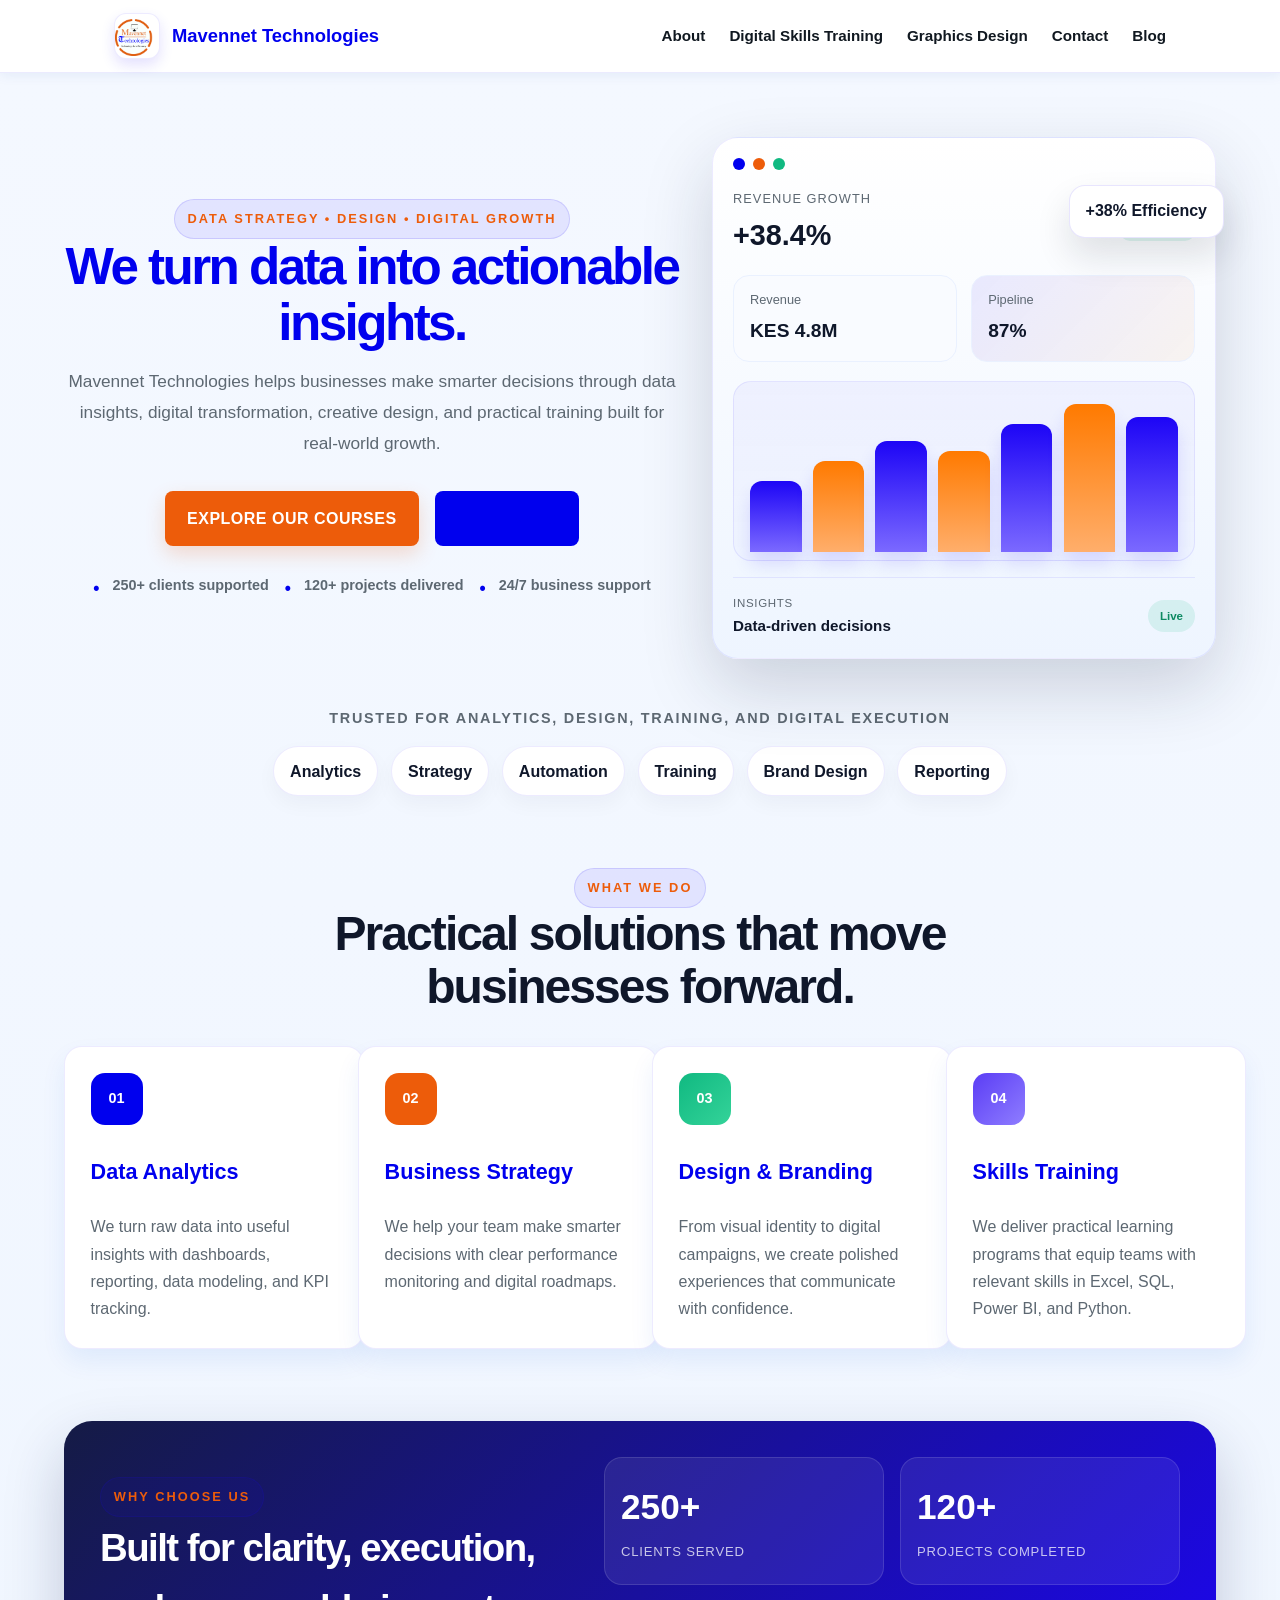
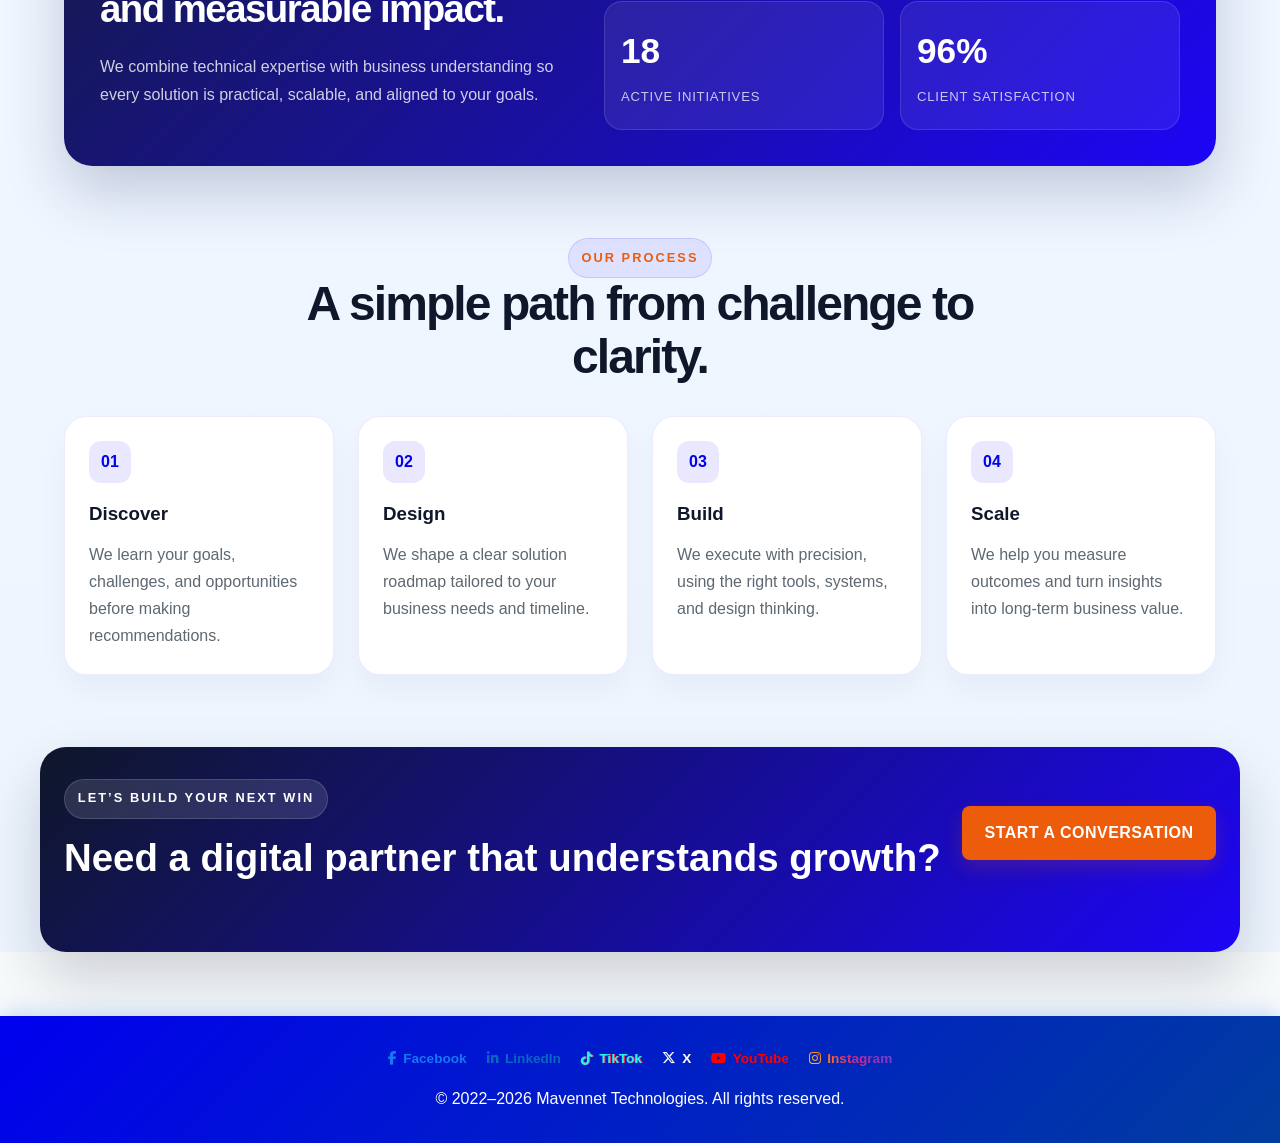
==== index.html @ 124c3bd7 "updated the training page and changed  the title to from Data skills to  Digital Skills Training" ====
<!DOCTYPE html>
<html lang="en">
<head>
  <meta charset="UTF-8" />
  <meta name="viewport" content="width=device-width, initial-scale=1.0" />
  <meta name="description" content="Mavennet Technologies helps businesses grow with data analytics, digital strategy, training, and custom design solutions." />
  <meta name="theme-color" content="#1d05f6" />
  <title>Mavennet Technologies | Data & Digital Innovation</title>
  <link rel="stylesheet" href="css/style.css" />
  <link rel="stylesheet" href="https://cdnjs.cloudflare.com/ajax/libs/font-awesome/6.5.2/css/all.min.css" />
  <script defer src="js/script.js"></script>
</head>
<body>
  <!-- ===== Header ===== -->
  <header>
  <nav class="navbar">
    <a href="index.html" class="logo">
      <img src="images/Mavennet Technologies Logo.png" alt="Mavennet Technologies logo" class="brand-logo" />
      <span>Mavennet Technologies</span>
    </a>
    <ul class="nav-links">
      <li><a href="about.html">About</a></li>
      <!--<li><a href="projects.html">Data Projects</a></li>-->
      <li><a href="training-services.html">Digital Skills Training</a></li>
      <li><a href="graphics.html">Graphics Design</a></li>
      <li><a href="contact.html">Contact</a></li>
      <li><a href="blog.html">Blog</a></li>

    </ul>
    <!-- Hamburger icon -->
    <div class="menu-toggle">&#9776;</div>
  </nav>
</header>

  <!-- ===== Hero Section ===== -->
  <main class="home-page">
    <section class="home-hero">
      <div class="home-hero-copy">
        <span class="eyebrow">Data Strategy • Design • Digital Growth</span>
        <h1>We turn data into actionable insights.</h1>
        <p>
          Mavennet Technologies helps businesses make smarter decisions through data insights, digital transformation, creative design, and practical training built for real-world growth.
        </p>
        <div class="hero-buttons">
          <a href="training-services.html" class="btn btn-primary">Explore Our Courses</a>
          <a href="contact.html" class="btn btn-secondary">Talk to Us</a>
        </div>
        <ul class="hero-trust">
          <li>250+ clients supported</li>
          <li>120+ projects delivered</li>
          <li>24/7 business support</li>
        </ul>
      </div>

      <div class="home-hero-visual" aria-label="Business dashboard preview">
        <div class="dashboard-card">
          <div class="dashboard-topbar">
            <span class="dot blue"></span>
            <span class="dot orange"></span>
            <span class="dot green"></span>
          </div>

          <div class="dashboard-summary">
            <div>
              <p>Revenue Growth</p>
              <h3>+38.4%</h3>
            </div>
            <span class="trend positive">▲ 12.7%</span>
          </div>

          <div class="mini-stats">
            <div class="mini-stat">
              <span>Revenue</span>
              <strong>KES 4.8M</strong>
            </div>
            <div class="mini-stat accent">
              <span>Pipeline</span>
              <strong>87%</strong>
            </div>
          </div>

          <div class="chart-bars" aria-hidden="true">
            <span style="height: 46%"></span>
            <span style="height: 59%"></span>
            <span style="height: 72%"></span>
            <span style="height: 66%"></span>
            <span style="height: 83%"></span>
            <span style="height: 96%"></span>
            <span style="height: 88%"></span>
          </div>

          <div class="dashboard-footer">
            <div>
              <small>Insights</small>
              <strong>Data-driven decisions</strong>
            </div>
            <div class="pill">Live</div>
          </div>
        </div>

        <div class="floating-badge badge-one">+38% Efficiency</div>
        <!-- <div class="floating-badge badge-two">Strategy-led</div> -->
      </div>
    </section>

    <section class="brand-strip">
      <p>Trusted for analytics, design, training, and digital execution</p>
      <div class="brand-tags">
        <span>Analytics</span>
        <span>Strategy</span>
        <span>Automation</span>
        <span>Training</span>
        <span>Brand Design</span>
        <span>Reporting</span>
      </div>
    </section>

    <section class="solutions-section">
      <div class="section-heading">
        <span class="eyebrow">What we do</span>
        <h2>Practical solutions that move businesses forward.</h2>
      </div>

      <div class="service-grid">
        <article class="service-card">
          <div class="icon-box blue">01</div>
          <h3>Data Analytics</h3>
          <p>We turn raw data into useful insights with dashboards, reporting, data modeling, and KPI tracking.</p>
        </article>

        <article class="service-card">
          <div class="icon-box orange">02</div>
          <h3>Business Strategy</h3>
          <p>We help your team make smarter decisions with clear performance monitoring and digital roadmaps.</p>
        </article>

        <article class="service-card">
          <div class="icon-box green">03</div>
          <h3>Design & Branding</h3>
          <p>From visual identity to digital campaigns, we create polished experiences that communicate with confidence.</p>
        </article>

        <article class="service-card">
          <div class="icon-box purple">04</div>
          <h3>Skills Training</h3>
          <p>We deliver practical learning programs that equip teams with relevant skills in Excel, SQL, Power BI, and Python.</p>
        </article>
      </div>
    </section>

    <section class="results-section">
      <div class="results-panel">
        <div class="results-copy">
          <span class="eyebrow">Why choose us</span>
          <h2>Built for clarity, execution, and measurable impact.</h2>
          <p>We combine technical expertise with business understanding so every solution is practical, scalable, and aligned to your goals.</p>
        </div>

        <div class="stats-grid">
          <div class="stat-box">
            <strong>250+</strong>
            <span>clients served</span>
          </div>
          <div class="stat-box">
            <strong>120+</strong>
            <span>projects completed</span>
          </div>
          <div class="stat-box">
            <strong>18</strong>
            <span>active initiatives</span>
          </div>
          <div class="stat-box">
            <strong>96%</strong>
            <span>client satisfaction</span>
          </div>
        </div>
      </div>
    </section>

    <section class="process-section">
      <div class="section-heading">
        <span class="eyebrow">Our process</span>
        <h2>A simple path from challenge to clarity.</h2>
      </div>

      <div class="process-grid">
        <div class="process-step">
          <span>01</span>
          <h3>Discover</h3>
          <p>We learn your goals, challenges, and opportunities before making recommendations.</p>
        </div>
        <div class="process-step">
          <span>02</span>
          <h3>Design</h3>
          <p>We shape a clear solution roadmap tailored to your business needs and timeline.</p>
        </div>
        <div class="process-step">
          <span>03</span>
          <h3>Build</h3>
          <p>We execute with precision, using the right tools, systems, and design thinking.</p>
        </div>
        <div class="process-step">
          <span>04</span>
          <h3>Scale</h3>
          <p>We help you measure outcomes and turn insights into long-term business value.</p>
        </div>
      </div>
    </section>

    <section class="cta-banner">
      <div>
        <span class="eyebrow light">Let’s build your next win</span>
        <h2>Need a digital partner that understands growth?</h2>
      </div>
      <a href="contact.html" class="btn btn-primary">Start a Conversation</a>
    </section>
  </main>
  

  <!-- ===== Footer ===== -->
  <footer>
    <nav class="footer-social" aria-label="Social media links">
      <a class="social-facebook" href="https://www.facebook.com/profile.php?id=100037748263947" target="_blank" rel="noopener"><i class="fa-brands fa-facebook-f" aria-hidden="true"></i><span>Facebook</span></a>
      <a class="social-linkedin" href="https://www.linkedin.com/in/patkariuki/" target="_blank" rel="noopener"><i class="fa-brands fa-linkedin-in" aria-hidden="true"></i><span>LinkedIn</span></a>
      <a class="social-tiktok" href="https://www.tiktok.com/@mavennettech" target="_blank" rel="noopener"><i class="fa-brands fa-tiktok" aria-hidden="true"></i><span>TikTok</span></a>
      <a class="social-x" href="https://x.com/patk_kariuki" target="_blank" rel="noopener"><i class="fa-brands fa-x-twitter" aria-hidden="true"></i><span>X</span></a>
      <a class="social-youtube" href="https://www.youtube.com/@MavennetTechnologies" target="_blank" rel="noopener"><i class="fa-brands fa-youtube" aria-hidden="true"></i><span>YouTube</span></a>
      <a class="social-instagram" href="https://www.instagram.com/pkariuki2/" target="_blank" rel="noopener"><i class="fa-brands fa-instagram" aria-hidden="true"></i><span>Instagram</span></a>
    </nav>
    <p>&copy; 2022&ndash;2026 Mavennet Technologies. All rights reserved.</p>
  </footer>
</body>
</html>
---- css/style.css ----
/* ===== General Reset ===== */
* {
  margin: 0;
  padding: 0;
  box-sizing: border-box;
  font-family: "Segoe UI", Tahoma, Geneva, Verdana, sans-serif;
}

:root {
  --primary-color: #0000ee;
  --accent-color: #ed5c0a;
  --body-bg: #f8fbfc;
  --surface-bg: #ffffff;
  --surface-strong: #eef4ff;
  --text-color: #101820;
  --muted-text: #5d6872;
  --card-border: #d9e2e8;
  --brand-blue: #0000ee;
  --brand-orange: #ed5c0a;
  --brand-ink: #101820;
}

body {
  background: var(--body-bg);
  color: var(--text-color);
  line-height: 1.6;
  min-height: 100vh;
  margin: 0;
  padding: 0;
  overflow-x: hidden;
}

/* ===== Header & Navbar ===== */
header {
  background: #ffffff;
  color: var(--text-color);
  padding: 0.8rem 0;
  position: sticky;
  top: 0;
  z-index: 100;
  box-shadow: 0 2px 12px rgba(22, 79, 160, 0.08);
  transition: all 0.3s ease;
}

.navbar {
  display: flex;
  justify-content: space-between;
  align-items: center;
  max-width: 1100px;
  margin: auto;
  padding: 0 1.5rem;
}

.logo {
  display: inline-flex;
  align-items: center;
  gap: 0.75rem;
  color: var(--primary-color);
  font-size: 1.15rem;
  font-weight: 800;
  text-decoration: none;
  transition: all 0.3s ease;
}

.brand-logo {
  width: 46px;
  height: 46px;
  object-fit: contain;
  border-radius: 12px;
  background: #ffffff;
  box-shadow: 0 6px 14px rgba(29, 5, 246, 0.12);
  border: 1px solid rgba(29, 5, 246, 0.08);
}

.logo:hover {
  color: var(--accent-color);
  transform: scale(1.02);
}

.nav-links {
  display: flex;
  list-style: none;
  gap: 1.5rem;
}

.nav-links a {
  color: var(--text-color);
  text-decoration: none;
  font-weight: 600;
  transition: all 0.3s;
  position: relative;
  font-size: 0.95rem;
}

.nav-links a::after {
  content: '';
  position: absolute;
  bottom: -4px;
  left: 0;
  width: 0;
  height: 2px;
  background: var(--primary-color);
  transition: width 0.3s ease;
}

.nav-links a:hover::after {
  width: 100%;
}

.menu-toggle {
  display: none;
  font-size: 2rem;
  color: #fff;
  cursor: pointer;
}

/* ===== Hero Section ===== */
.hero {
  position: relative;
  min-height: 50vh;
  display: flex;
  align-items: center;
  justify-content: center;
  overflow: hidden;
  text-align: center;
  margin: -0.5rem -1rem 0 -1rem;
}

/* Sliding Background */
.hero-background {
  position: absolute;
  top: 0;
  left: 0;
  width: 100%;
  height: 100%;
  z-index: 1;
}

.slide {
  position: absolute;
  width: 100%;
  height: 100%;
  background-size: cover;
  background-position: center;
  opacity: 0;
  transition: opacity 1s ease-in-out;
}

.slide.active {
  opacity: 1;
}

.slide-overlay {
  position: absolute;
  width: 100%;
  height: 100%;
  background: linear-gradient(135deg, rgba(254, 255, 255, 0.5) 0%, rgba(253, 253, 252, 0.35) 100%);
  z-index: 2;
}

/* Hero Container */
.hero-container {
  position: relative;
  z-index: 3;
  max-width: 800px;
  padding: 2rem 1.5rem;
  animation: slideUp 1s ease-out;
}

@keyframes slideUp {
  from {
    opacity: 0;
    transform: translateY(40px);
  }
  to {
    opacity: 1;
    transform: translateY(0);
  }
}

.hero-text h1 {
  font-size: 4rem;
  color: #ffffff;
  margin-bottom: 1rem;
  font-weight: 800;
  text-shadow: 3px 3px 10px rgba(0, 0, 0, 0.4);
  letter-spacing: -1px;
  word-spacing: 0.1em;
}

.hero-text h2 {
  font-size: 1.8rem;
  color: #ffffff;
  margin: 1rem 0 1.5rem 0;
  font-weight: 300;
  text-shadow: 1px 1px 4px rgba(0, 0, 0, 0.2);
}

.hero-text p {
  font-size: 1.1rem;
  color: rgba(255, 255, 255, 0.95);
  margin: 1.5rem 0 2rem 0;
  max-width: 600px;
  margin-left: auto;
  margin-right: auto;
  line-height: 1.8;
  text-shadow: 1px 1px 3px rgba(0, 0, 0, 0.2);
}

.hero-buttons {
  display: flex;
  gap: 1rem;
  justify-content: center;
  flex-wrap: wrap;
  margin-top: 2rem;
}

/* ===== Buttons ===== */
.btn {
  display: inline-block;
  padding: 1rem 2rem;
  border-radius: 50px;
  text-decoration: none;
  font-weight: 600;
  transition: all 0.3s ease;
  border: 2px solid transparent;
  cursor: pointer;
  font-size: 1rem;
  text-transform: uppercase;
  letter-spacing: 0.5px;
}

.btn-primary {
  background: linear-gradient(135deg, var(--accent-color) 0%, #ff5500 100%);
  color: #ffffff;
  box-shadow: 0 10px 30px rgba(255, 122, 0, 0.3);
}

.btn-primary:hover {
  transform: translateY(-3px);
  box-shadow: 0 15px 40px rgba(255, 122, 0, 0.4);
}

.btn-secondary {
  background: transparent;
  border: 2px solid #ffffff;
  color: #ffffff;
  box-shadow: none;
}

.btn-secondary:hover {
  background: #ffffff;
  color: var(--primary-color);
  transform: translateY(-3px);
}

/* Carousel Indicators */
.carousel-indicators {
  position: absolute;
  bottom: 40px;
  left: 50%;
  transform: translateX(-50%);
  display: flex;
  gap: 12px;
  z-index: 4;
}

.indicator {
  width: 12px;
  height: 12px;
  border-radius: 50%;
  background: rgba(255, 255, 255, 0.5);
  cursor: pointer;
  transition: all 0.3s ease;
  border: 2px solid transparent;
}

.indicator.active {
  background: #ffffff;
  width: 30px;
  border-radius: 6px;
}

.home-page {
  background: linear-gradient(180deg, #f4f8ff 0%, #eef5ff 100%);
}

.home-hero {
  max-width: 1200px;
  margin: 0 auto;
  padding: 4rem 1.5rem 2rem;
  display: grid;
  grid-template-columns: 1.1fr 0.9fr;
  gap: 2rem;
  align-items: center;
}

.home-hero-copy {
  padding: 1rem 0;
}

.eyebrow {
  display: inline-block;
  font-size: 0.78rem;
  letter-spacing: 0.14em;
  text-transform: uppercase;
  font-weight: 700;
  color: var(--primary-color);
  background: rgba(29, 5, 246, 0.08);
  border: 1px solid rgba(29, 5, 246, 0.12);
  padding: 0.55rem 0.8rem;
  border-radius: 999px;
  margin-bottom: 1.2rem;
}

.eyebrow.light {
  background: rgba(255, 255, 255, 0.12);
  border-color: rgba(255, 255, 255, 0.15);
  color: #ffffff;
}

.home-hero-copy h1 {
  font-size: clamp(2.4rem, 4vw, 4.1rem);
  line-height: 1.08;
  letter-spacing: -0.05em;
  color: #0f172a;
  margin-bottom: 1rem;
  max-width: 620px;
}

.home-hero-copy p {
  font-size: 1.08rem;
  color: var(--muted-text);
  line-height: 1.8;
  max-width: 620px;
}

.hero-buttons {
  margin-top: 2rem;
  display: flex;
  flex-wrap: wrap;
  gap: 1rem;
  justify-content: flex-start;
}

.hero-trust {
  list-style: none;
  display: flex;
  flex-wrap: wrap;
  gap: 1rem;
  margin-top: 1.75rem;
  color: var(--muted-text);
  font-size: 0.9rem;
  font-weight: 600;
}

.hero-trust li {
  position: relative;
  padding-left: 1.2rem;
}

.hero-trust li::before {
  content: '•';
  position: absolute;
  left: 0;
  color: var(--primary-color);
  font-size: 1.1rem;
}

.home-hero-visual {
  position: relative;
  display: flex;
  align-items: center;
  justify-content: center;
  min-height: 480px;
}

.dashboard-card {
  width: min(100%, 520px);
  background: linear-gradient(180deg, #ffffff 0%, #eef5ff 100%);
  border: 1px solid rgba(29, 5, 246, 0.08);
  border-radius: 26px;
  box-shadow: 0 28px 70px rgba(20, 31, 59, 0.18);
  padding: 1.25rem;
  position: relative;
  z-index: 2;
}

.dashboard-topbar {
  display: flex;
  gap: 0.5rem;
  margin-bottom: 1.2rem;
}

.dot {
  width: 12px;
  height: 12px;
  border-radius: 50%;
  display: inline-block;
}

.dot.blue { background: #1d05f6; }
.dot.orange { background: #ff7a00; }
.dot.green { background: #10b981; }

.dashboard-summary {
  display: flex;
  align-items: center;
  justify-content: space-between;
  margin-bottom: 1rem;
}

.dashboard-summary p {
  color: var(--muted-text);
  font-size: 0.8rem;
  text-transform: uppercase;
  letter-spacing: 0.08em;
}

.dashboard-summary h3 {
  color: #0f172a;
  font-size: clamp(1.8rem, 2vw, 2.4rem);
  margin-top: 0.2rem;
}

.trend {
  padding: 0.45rem 0.7rem;
  border-radius: 10px;
  font-size: 0.8rem;
  font-weight: 700;
}

.trend.positive {
  background: rgba(16, 185, 129, 0.12);
  color: #0d8a62;
}

.mini-stats {
  display: grid;
  grid-template-columns: repeat(2, 1fr);
  gap: 0.9rem;
  margin-bottom: 1.2rem;
}

.mini-stat {
  background: #f9fbff;
  border: 1px solid #eaf1ff;
  border-radius: 16px;
  padding: 0.9rem 1rem;
}

.mini-stat span {
  display: block;
  color: var(--muted-text);
  font-size: 0.8rem;
  margin-bottom: 0.35rem;
}

.mini-stat strong {
  color: #0f172a;
  font-size: 1.2rem;
}

.mini-stat.accent {
  background: linear-gradient(135deg, rgba(29, 5, 246, 0.08), rgba(255, 122, 0, 0.06));
}

.chart-bars {
  background: linear-gradient(180deg, rgba(29, 5, 246, 0.04), rgba(29, 5, 246, 0.01));
  border: 1px solid rgba(29, 5, 246, 0.08);
  border-radius: 18px;
  padding: 1rem 1rem 0.5rem;
  display: flex;
  align-items: flex-end;
  justify-content: space-between;
  height: 180px;
  gap: 0.7rem;
}

.chart-bars span {
  display: block;
  width: 100%;
  border-radius: 12px 12px 0 0;
  background: linear-gradient(180deg, #1d05f6 0%, #7b69ff 100%);
  box-shadow: 0 12px 18px rgba(29, 5, 246, 0.12);
}

.chart-bars span:nth-child(2n) {
  background: linear-gradient(180deg, #ff7a00 0%, #ffae6b 100%);
}

.dashboard-footer {
  display: flex;
  justify-content: space-between;
  align-items: center;
  gap: 0.75rem;
  padding-top: 1rem;
  margin-top: 1rem;
  border-top: 1px solid rgba(29, 5, 246, 0.08);
}

.dashboard-footer small {
  display: block;
  color: var(--muted-text);
  font-size: 0.72rem;
  text-transform: uppercase;
  letter-spacing: 0.06em;
}

.dashboard-footer strong {
  color: #0f172a;
  font-size: 0.95rem;
}

.pill {
  background: rgba(16, 185, 129, 0.12);
  color: #0d8a62;
  border-radius: 999px;
  padding: 0.42rem 0.75rem;
  font-size: 0.72rem;
  font-weight: 700;
}

.floating-badge {
  position: absolute;
  background: #ffffff;
  border: 1px solid rgba(29, 5, 246, 0.1);
  border-radius: 16px;
  padding: 0.8rem 1rem;
  box-shadow: 0 18px 35px rgba(15, 23, 42, 0.12);
  color: #0f172a;
  font-weight: 700;
  z-index: 3;
}

.badge-one {
  right: -0.5rem;
  top: 3rem;
}

.badge-two {
  left: -0.5rem;
  bottom: 2rem;
}

.brand-strip {
  max-width: 1200px;
  margin: 0 auto;
  padding: 1rem 1.5rem 0;
  text-align: center;
}

.brand-strip p {
  color: var(--muted-text);
  font-size: 0.9rem;
  letter-spacing: 0.12em;
  text-transform: uppercase;
  font-weight: 700;
}

.brand-tags {
  display: flex;
  flex-wrap: wrap;
  justify-content: center;
  gap: 0.8rem;
  margin-top: 1rem;
}

.brand-tags span {
  background: #ffffff;
  border: 1px solid rgba(29, 5, 246, 0.08);
  color: #0f172a;
  padding: 0.7rem 1rem;
  border-radius: 999px;
  font-weight: 600;
  box-shadow: 0 8px 20px rgba(15, 23, 42, 0.04);
}

.solutions-section,
.process-section,
.results-section {
  max-width: 1200px;
  margin: 0 auto;
  padding: 4.5rem 1.5rem 0;
}

.section-heading {
  text-align: center;
  max-width: 700px;
  margin: 0 auto 2rem;
}

.section-heading h2 {
  font-size: clamp(2rem, 4vw, 3rem);
  color: #0f172a;
  line-height: 1.1;
  letter-spacing: -0.04em;
}

.service-grid {
  display: grid;
  grid-template-columns: repeat(4, minmax(220px, 1fr));
  gap: 1.5rem;
}

.service-card {
  background: #ffffff;
  border: 1px solid rgba(29, 5, 246, 0.08);
  border-radius: 22px;
  box-shadow: 0 18px 40px rgba(15, 23, 42, 0.04);
  padding: 1.5rem;
  transition: transform 0.25s ease, box-shadow 0.25s ease;
}

.service-card:hover {
  transform: translateY(-6px);
  box-shadow: 0 22px 46px rgba(29, 5, 246, 0.12);
}

.icon-box {
  width: 52px;
  height: 52px;
  border-radius: 14px;
  display: flex;
  align-items: center;
  justify-content: center;
  font-weight: 700;
  font-size: 0.9rem;
  margin-bottom: 1rem;
  color: #ffffff;
}

.icon-box.blue { background: linear-gradient(135deg, #1d05f6, #4d7cff); }
.icon-box.orange { background: linear-gradient(135deg, #ff7a00, #ffae6b); }
.icon-box.green { background: linear-gradient(135deg, #10b981, #34d399); }
.icon-box.purple { background: linear-gradient(135deg, #5b3df5, #8f7dff); }

.service-card h3 {
  color: #0f172a;
  margin: 0 0 0.8rem;
  font-size: 1.35rem;
}

.service-card p {
  color: var(--muted-text);
  line-height: 1.7;
}

.results-panel {
  background: linear-gradient(135deg, #151b45 0%, #1d05f6 100%);
  border-radius: 28px;
  padding: 2.25rem;
  display: grid;
  grid-template-columns: 1fr 1.2fr;
  gap: 1.5rem;
  align-items: center;
  box-shadow: 0 26px 60px rgba(25, 35, 84, 0.22);
}

.results-copy h2 {
  color: #ffffff;
  font-size: clamp(2rem, 3vw, 2.8rem);
  letter-spacing: -0.04em;
  margin-bottom: 0.8rem;
}

.results-copy p {
  color: rgba(255,255,255,0.8);
  line-height: 1.8;
}

.stats-grid {
  display: grid;
  grid-template-columns: repeat(2, minmax(150px, 1fr));
  gap: 1rem;
}

.stat-box {
  background: rgba(255,255,255,0.08);
  border: 1px solid rgba(255,255,255,0.12);
  border-radius: 18px;
  padding: 1.3rem 1rem;
  color: #fff;
}

.stat-box strong {
  display: block;
  font-size: clamp(1.6rem, 3vw, 2.2rem);
  margin-bottom: 0.2rem;
}

.stat-box span {
  color: rgba(255,255,255,0.75);
  font-size: 0.82rem;
  letter-spacing: 0.06em;
  text-transform: uppercase;
}

.process-grid {
  display: grid;
  grid-template-columns: repeat(4, minmax(220px, 1fr));
  gap: 1.5rem;
}

.process-step {
  background: #ffffff;
  border: 1px solid rgba(29, 5, 246, 0.08);
  border-radius: 22px;
  padding: 1.5rem;
  box-shadow: 0 16px 30px rgba(15, 23, 42, 0.04);
}

.process-step span {
  display: inline-flex;
  width: 42px;
  height: 42px;
  align-items: center;
  justify-content: center;
  border-radius: 12px;
  background: rgba(29, 5, 246, 0.09);
  color: var(--primary-color);
  font-weight: 800;
  margin-bottom: 1rem;
}

.process-step h3 {
  color: #0f172a;
  margin-bottom: 0.75rem;
}

.process-step p {
  color: var(--muted-text);
  line-height: 1.7;
}

.cta-banner {
  max-width: 1200px;
  margin: 4.5rem auto 0;
  padding: 2rem 1.5rem 4rem;
  display: flex;
  align-items: center;
  justify-content: space-between;
  gap: 1rem;
  background: linear-gradient(135deg, #0f172a 0%, #1d05f6 100%);
  border-radius: 26px;
  color: #ffffff;
  box-shadow: 0 28px 60px rgba(17, 24, 39, 0.18);
}

.cta-banner h2 {
  color: #ffffff;
  font-size: clamp(1.8rem, 3vw, 2.6rem);
  margin-top: 0.5rem;
}

@media (max-width: 1024px) {
  .home-hero,
  .results-panel,
  .cta-banner {
    grid-template-columns: 1fr;
  }

  .home-hero {
    display: grid;
  }

  .service-grid,
  .process-grid {
    grid-template-columns: repeat(2, minmax(220px, 1fr));
  }

  .results-panel {
    display: grid;
  }

  .cta-banner {
    display: grid;
    text-align: center;
    justify-items: center;
  }
}

@media (max-width: 768px) {
  .home-hero {
    padding-top: 2.5rem;
  }

  .home-hero-copy h1 {
    font-size: 2.8rem;
  }

  .hero-buttons {
    justify-content: center;
  }

  .hero-trust {
    justify-content: center;
  }

  .service-grid,
  .process-grid,
  .stats-grid {
    grid-template-columns: 1fr;
  }

  .dashboard-card {
    width: min(100%, 440px);
  }

  .floating-badge {
    display: none;
  }
}

.about-page {
  background: linear-gradient(180deg, #f4f8ff 0%, #eef5ff 100%);
}

.about-hero {
  max-width: 1200px;
  margin: 0 auto;
  padding: 4rem 1.5rem 2rem;
  display: grid;
  grid-template-columns: 1.1fr 0.9fr;
  gap: 2rem;
  align-items: center;
}

.about-copy {
  padding: 1rem 0;
}

.about-copy h1 {
  font-size: clamp(2.3rem, 3.8vw, 3.8rem);
  line-height: 1.1;
  letter-spacing: -0.05em;
  color: #0f172a;
  margin-bottom: 1rem;
  max-width: 720px;
}

.about-copy p {
  font-size: 1.08rem;
  color: var(--muted-text);
  line-height: 1.8;
  max-width: 620px;
}

.about-visual {
  display: flex;
  justify-content: center;
  align-items: center;
}

.about-panel {
  width: min(100%, 520px);
  background: linear-gradient(180deg, #ffffff 0%, #eef5ff 100%);
  border: 1px solid rgba(29, 5, 246, 0.08);
  border-radius: 26px;
  box-shadow: 0 28px 70px rgba(20, 31, 59, 0.16);
  padding: 1.4rem;
}

.panel-top {
  display: flex;
  gap: 0.5rem;
  margin-bottom: 1.2rem;
}

.vision-card {
  background: rgba(29, 5, 246, 0.05);
  border: 1px solid rgba(29, 5, 246, 0.08);
  border-radius: 18px;
  padding: 1.2rem;
  margin-bottom: 1.2rem;
}

.vision-card small {
  display: block;
  color: var(--primary-color);
  text-transform: uppercase;
  letter-spacing: 0.08em;
  font-weight: 700;
  margin-bottom: 0.5rem;
}

.vision-card h3 {
  font-size: clamp(1.5rem, 2vw, 2.1rem);
  color: #0f172a;
  line-height: 1.2;
}

.about-list {
  list-style: none;
  display: grid;
  gap: 0.8rem;
  color: var(--muted-text);
}

.about-list li {
  background: #ffffff;
  border: 1px solid rgba(29, 5, 246, 0.08);
  border-radius: 12px;
  padding: 0.8rem 0.95rem;
  font-weight: 600;
}

.about-metrics {
  max-width: 1200px;
  margin: 0 auto;
  padding: 1rem 1.5rem 0;
  display: grid;
  grid-template-columns: repeat(4, minmax(200px, 1fr));
  gap: 1.2rem;
}

.about-values,
.about-solutions {
  max-width: 1200px;
  margin: 0 auto;
  padding: 4.5rem 1.5rem 0;
}

.about-values .section-heading,
.about-solutions .section-heading {
  max-width: 760px;
}

.values-section {
  max-width: 1200px;
  margin: 2rem auto 0;
  display: grid;
  grid-template-columns: repeat(3, minmax(250px, 1fr));
  gap: 1.5rem;
}

.value-card {
  background: #ffffff;
  border: 1px solid rgba(29, 5, 246, 0.08);
  border-radius: 22px;
  padding: 1.8rem;
  box-shadow: 0 16px 30px rgba(15, 23, 42, 0.04);
}

.value-card h3 {
  color: var(--primary-color);
  margin-bottom: 0.9rem;
}

.value-card p,
.value-card li {
  color: var(--muted-text);
  line-height: 1.8;
}

.value-card ul {
  list-style: none;
  padding: 0;
}

.value-card li {
  position: relative;
  padding-left: 1.1rem;
  margin-bottom: 0.6rem;
}

.value-card li::before {
  content: '•';
  color: var(--primary-color);
  position: absolute;
  left: 0;
}

.leadership-page {
  background: linear-gradient(180deg, #f4f8ff 0%, #eef5ff 100%);
}

.leadership-hero {
  max-width: 1200px;
  margin: 0 auto;
  padding: 4rem 1.5rem 2rem;
  display: grid;
  grid-template-columns: 1.1fr 0.9fr;
  gap: 2rem;
  align-items: center;
}

.leadership-copy h1 {
  font-size: clamp(2.4rem, 4vw, 4.1rem);
  line-height: 1.08;
  letter-spacing: -0.05em;
  color: #0f172a;
  margin-bottom: 1rem;
  max-width: 700px;
}

.leadership-copy p {
  font-size: 1.08rem;
  color: var(--muted-text);
  line-height: 1.8;
  max-width: 620px;
}

.leader-profile-card {
  background: linear-gradient(180deg, #ffffff 0%, #eef5ff 100%);
  border: 1px solid rgba(29, 5, 246, 0.08);
  border-radius: 26px;
  box-shadow: 0 28px 70px rgba(20, 31, 59, 0.16);
  padding: 1.5rem;
}

.profile-badge {
  display: inline-flex;
  align-items: center;
  gap: 0.7rem;
  background: rgba(29, 5, 246, 0.08);
  border: 1px solid rgba(29, 5, 246, 0.12);
  border-radius: 999px;
  padding: 0.45rem 0.8rem;
  color: var(--primary-color);
  font-weight: 700;
  margin-bottom: 1rem;
}

.profile-header {
  display: flex;
  align-items: center;
  gap: 1rem;
  margin-bottom: 1.2rem;
}

.profile-avatar {
  width: 74px;
  height: 74px;
  border-radius: 20px;
  display: flex;
  align-items: center;
  justify-content: center;
  background: linear-gradient(135deg, #1d05f6, #7b69ff);
  color: #ffffff;
  font-weight: 800;
  font-size: 1.5rem;
}

.profile-header small {
  color: var(--muted-text);
  text-transform: uppercase;
  letter-spacing: 0.08em;
  display: block;
  margin-bottom: 0.25rem;
}

.profile-header h3 {
  color: #0f172a;
  font-size: 1.8rem;
}

.profile-points {
  list-style: none;
  display: grid;
  gap: 0.8rem;
  color: var(--muted-text);
  margin-top: 1rem;
}

.profile-points li {
  background: #ffffff;
  border: 1px solid rgba(29, 5, 246, 0.08);
  border-radius: 12px;
  padding: 0.8rem 0.9rem;
  font-weight: 600;
}

.org-section,
.achievement-section,
.journey-section,
.certifications-section {
  max-width: 1200px;
  margin: 0 auto;
  padding: 4.5rem 1.5rem 0;
}

.org-grid {
  display: grid;
  grid-template-columns: repeat(4, minmax(220px, 1fr));
  gap: 1.5rem;
  margin-top: 2rem;
}

.org-card {
  background: #ffffff;
  border: 1px solid rgba(29, 5, 246, 0.08);
  border-radius: 22px;
  padding: 1.5rem;
  box-shadow: 0 16px 30px rgba(15, 23, 42, 0.04);
}

.founder-card {
  background: linear-gradient(135deg, rgba(29, 5, 246, 0.06), rgba(255, 122, 0, 0.04));
}

.org-role {
  display: inline-block;
  margin-bottom: 0.8rem;
  color: var(--primary-color);
  font-size: 0.75rem;
  letter-spacing: 0.12em;
  text-transform: uppercase;
  font-weight: 700;
}

.org-card h3 {
  color: #0f172a;
  margin-bottom: 0.7rem;
}

.org-card p {
  color: var(--muted-text);
  line-height: 1.7;
}

.achievement-list {
  display: grid;
  gap: 1.2rem;
  margin-top: 2rem;
}

.achievement-item {
  display: grid;
  grid-template-columns: 80px 1fr;
  gap: 1rem;
  align-items: start;
  background: #ffffff;
  border: 1px solid rgba(29, 5, 246, 0.08);
  border-radius: 20px;
  padding: 1.4rem;
  box-shadow: 0 16px 30px rgba(15, 23, 42, 0.04);
}

.achievement-number {
  display: inline-flex;
  width: 56px;
  height: 56px;
  align-items: center;
  justify-content: center;
  border-radius: 16px;
  background: rgba(29, 5, 246, 0.08);
  color: var(--primary-color);
  font-size: 1.1rem;
  font-weight: 800;
}

.achievement-item h3 {
  color: #0f172a;
  margin-bottom: 0.4rem;
}

.achievement-item p {
  color: var(--muted-text);
  line-height: 1.7;
}

.timeline {
  display: grid;
  gap: 1.2rem;
  margin-top: 2rem;
}

.timeline-item {
  display: grid;
  grid-template-columns: 180px 1fr;
  gap: 1.25rem;
  background: #ffffff;
  border: 1px solid rgba(29, 5, 246, 0.08);
  border-radius: 20px;
  padding: 1.4rem;
  box-shadow: 0 16px 30px rgba(15, 23, 42, 0.04);
}

.timeline-year {
  display: inline-block;
  background: rgba(255, 122, 0, 0.1);
  color: #cc5d00;
  border-radius: 999px;
  padding: 0.5rem 0.75rem;
  font-weight: 700;
  width: fit-content;
}

.timeline-item h3 {
  color: #0f172a;
  margin-bottom: 0.5rem;
}

.timeline-item p {
  color: var(--muted-text);
  line-height: 1.7;
}

.cert-grid {
  display: grid;
  grid-template-columns: repeat(3, minmax(220px, 1fr));
  gap: 1.5rem;
  margin-top: 2rem;
}

.cert-card {
  background: #ffffff;
  border: 1px solid rgba(29, 5, 246, 0.08);
  border-radius: 20px;
  padding: 1.5rem;
  box-shadow: 0 16px 30px rgba(15, 23, 42, 0.04);
}

.cert-card h3 {
  color: var(--primary-color);
  margin-bottom: 0.7rem;
}

.cert-card p {
  color: var(--muted-text);
  line-height: 1.7;
}

@media (max-width: 1024px) {
  .about-hero,
  .leadership-hero {
    grid-template-columns: 1fr;
  }

  .about-metrics {
    grid-template-columns: repeat(2, minmax(180px, 1fr));
  }

  .values-section,
  .org-grid,
  .cert-grid {
    grid-template-columns: repeat(2, minmax(220px, 1fr));
  }
}

@media (max-width: 768px) {
  .about-copy h1,
  .leadership-copy h1 {
    font-size: 2.7rem;
  }

  .about-metrics,
  .org-grid,
  .cert-grid {
    grid-template-columns: 1fr;
  }

  .about-page .hero-buttons,
  .leadership-page .hero-buttons {
    justify-content: center;
  }

  .achievement-item,
  .timeline-item {
    grid-template-columns: 1fr;
  }
}

/* ===== Projects Tabs Section ===== */
.projects {
  max-width: 1100px;
  margin: 3rem auto;
  text-align: center;
  padding: 0 1rem;
}

.projects h2 {
  font-size: 2rem;
  color: var(--primary-color);
  margin-bottom: 1rem;
}

/* Tab Buttons */
.tab-buttons {
  display: flex;
  flex-wrap: wrap;
  justify-content: center;
  gap: 0.8rem;
  margin-bottom: 1.5rem;
}

.tab-button {
  background: #eef4ff;
  color: #0f2a4d;
  border: 1px solid var(--card-border);
  padding: 0.6rem 1.2rem;
  border-radius: 25px;
  cursor: pointer;
  transition: all 0.3s;
  font-weight: 600;
}

.tab-button:hover {
  background: var(--accent-color);
  color: #ffffff;
}

.tab-button.active {
  background: var(--accent-color);
  color: #ffffff;
  box-shadow: 0 0 18px rgba(255, 132, 0, 0.25);
}

/* Tab Content */
.tab-content {
  display: none;
  background: #f7fbff;
  border-radius: 12px;
  padding: 2rem;
  box-shadow: 0 16px 40px rgba(0, 86, 214, 0.08);
  text-align: left;
}

.tab-content.active {
  display: block;
}

.tab-content img {
  width: 100%;
  border-radius: 12px;
  margin-bottom: 1rem;
}

/* ===== Card Layout Inside Tabs ===== */
.cards {
  display: flex;
  flex-wrap: wrap;
  justify-content: center;
  align-items: stretch;
  gap: 1.5rem;
  margin-top: 1rem;
}

/* ===== Footer ===== */
footer {
  background: linear-gradient(135deg, var(--primary-color) 0%, #003d9f 100%);
  color: #ffffff;
  text-align: center;
  padding: 2rem 1rem;
  margin-top: 4rem;
  box-shadow: 0 -4px 20px rgba(0, 86, 214, 0.2);
  border-radius: 0;
  font-weight: 500;
}

/* ===== Responsive Design ===== */
@media (max-width: 992px) {
  .hero-text h1 {
    font-size: 2.8rem;
  }

  .hero-text h2 {
    font-size: 1.5rem;
  }

  .hero-buttons {
    flex-direction: column;
    align-items: center;
  }

  .btn {
    width: 100%;
    max-width: 300px;
  }

  .cards {
    flex-direction: column;
    align-items: center;
  }

  .values-section {
    grid-template-columns: 1fr;
  }

  .contact-cards {
    grid-template-columns: 1fr;
  }
}

@media (max-width: 768px) {
  /* Navbar */
  .nav-links {
    display: none;
    flex-direction: column;
    background: #1e1e1e;
    position: absolute;
    top: 60px;
    left: 0;
    width: 100%;
    padding: 1rem;
  }

  .nav-links.active {
    display: flex;
  }

  .menu-toggle {
    display: block;
  }

  /* Hero */
  .hero {
    min-height: 70vh;
  }

  .hero-text h1 {
    font-size: 2.2rem;
  }

  .hero-text h2 {
    font-size: 1.2rem;
  }

  .hero-text p {
    font-size: 1rem;
  }

  .carousel-indicators {
    bottom: 20px;
  }

  /* Tabs */
  .tab-buttons {
    flex-direction: column;
    align-items: center;
  }

  .tab-content {
    padding: 1.5rem;
  }
}

@media (max-width: 480px) {
  .hero {
    min-height: 60vh;
  }

  .hero-text h1 {
    font-size: 1.8rem;
  }

  .hero-text h2 {
    font-size: 1rem;
  }

  .hero-text p {
    font-size: 0.95rem;
  }

  .btn {
    padding: 0.8rem 1.5rem;
    font-size: 0.9rem;
  }

  .hero-buttons {
    gap: 0.5rem;
  }

  .card {
    width: 90%;
  }

  .carousel-indicators {
    bottom: 15px;
    gap: 8px;
  }

  .indicator {
    width: 10px;
    height: 10px;
  }

  .indicator.active {
    width: 24px;
  }
}

/* ===== Contact Page Enhanced Styles ===== */


.contact-form input:focus,
.contact-form textarea:focus {
border: 1px solid var(--primary-color);
}


.btn {
background: var(--primary-color);
color: white;
padding: .9rem 1.4rem;
border-radius: 8px;
cursor: pointer;
border: none;
transition: background .3s;
font-weight: bold;
}

/* Contact Info */
.contact-info h3 {
margin-bottom: 1rem;
color: var(--primary-color);
}


.info-item {
margin-bottom: 1.5rem;
}



.info-item a {
color: var(--primary-color);
text-decoration: none;
font-weight: 600;
}

.contact-hero {
  display: flex;
  flex-wrap: wrap;
  align-items: flex-start;
  gap: 2rem;
  max-width: 1100px;
  margin: 2rem auto;
  padding: 0 1rem;
}

.contact-hero .hero-text {
  flex: 1 1 360px;
  color: var(--text-color);
}

.contact-panel {
  flex: 1 1 420px;
  padding: 2rem;
}

.contact-panel form {
  display: grid;
  gap: 1rem;
}

.contact-panel label {
  color: var(--text-color);
  font-weight: 600;
}

.contact-panel input,
.contact-panel textarea {
  width: 100%;
  background: #f5faff;
  border: 1px solid #c7dcff;
  color: var(--text-color);
  padding: 0.95rem 1rem;
  border-radius: 12px;
}

.contact-details {
  max-width: 1100px;
  margin: auto;
  padding: 2rem 1rem 4rem;
}

.contact-cards {
  display: grid;
  grid-template-columns: repeat(3, minmax(220px, 1fr));
  gap: 1.5rem;
  justify-content: space-between;
  justify-items: stretch;
}

.contact-card {
  background: var(--surface-bg);
  border-radius: 18px;
  padding: 1.5rem;
  box-shadow: 0 14px 30px rgba(0, 86, 214, 0.08);
  border: 1px solid var(--card-border);
}

.contact-card h4 {
  color: var(--primary-color);
  margin-bottom: 0.75rem;
}

.contact-card p {
  color: var(--muted-text);
}

.metrics-grid {
  display: flex;
  flex-wrap: wrap;
  gap: 1rem;
  justify-content: space-between;
  align-items: stretch;
  margin: 2rem auto 1rem;
  max-width: 1100px;
}

.metric-card {
  background: var(--surface-bg);
  border: 1px solid var(--card-border);
  border-radius: 20px;
  padding: 2rem;
  text-align: center;
  flex: 1 1 220px;
  box-shadow: 0 14px 30px rgba(0, 86, 214, 0.08);
}

.metric-card strong {
  display: block;
  font-size: 2.6rem;
  color: var(--accent-color);
  margin-bottom: 0.5rem;
}

.metric-card span {
  color: var(--muted-text);
}

.values-section {
  max-width: 1100px;
  margin: 2rem auto 3rem;
  padding: 0 1rem;
  display: grid;
  grid-template-columns: repeat(3, minmax(260px, 1fr));
  gap: 1.5rem;
  justify-content: space-between;
  justify-items: stretch;
}

.value-card {
  background: var(--surface-bg);
  border: 1px solid var(--card-border);
  border-radius: 20px;
  padding: 1.8rem;
  box-shadow: 0 14px 30px rgba(0, 86, 214, 0.08);
  text-align: center;
}

.value-card h3 {
  color: var(--primary-color);
  margin-bottom: 0.9rem;
}

.value-card p,
.value-card ul {
  color: var(--muted-text);
  line-height: 1.7;
}

.value-card ul {
  padding-left: 1.2rem;
}

.value-card li {
  margin-bottom: 0.6rem;
}

@media (max-width: 900px) {
  .contact-hero,
  .contact-cards {
    display: block;
  }
}

/* ===== Training Services Page ===== */
.training-hero {
  display: flex;
  flex-direction: column;
  align-items: center;
  justify-content: center;
  gap: 1.5rem;
  padding: 2rem 1rem;
  max-width: 900px;
  margin: auto;
  text-align: center;
}

.training-hero .hero-text {
  width: 100%;
  max-width: 760px;
}

.training-hero .hero-text h1 {
  font-size: 2.6rem;
  color: var(--primary-color);
}

.training-brief {
  color: var(--muted-text);
  margin: 1rem 0;
  max-width: 720px;
}

.training-courses {
  max-width: 1100px;
  margin: auto;
  padding: 2rem 1rem;
}

.training-courses .cards {
  display: flex;
  flex-wrap: wrap;
  justify-content: center;
  align-items: stretch;
  gap: 1.5rem;
}

.service-card {
  background: var(--surface-bg);
  padding: 1.6rem;
  border-radius: 18px;
  color: var(--text-color);
  width: 300px;
  min-height: 240px;
  box-shadow: 0 12px 24px rgba(0, 86, 214, 0.08);
  display: flex;
  flex-direction: column;
  gap: 0.9rem;
}

.service-card h3 {
  color: var(--primary-color);
  margin-bottom: 0.6rem;
}

.booking-section {
  max-width: 1100px;
  margin: 3rem auto 4rem;
  padding: 0 1rem;
  display: flex;
  flex-direction: column;
  align-items: center;
}

.booking-form {
  background: var(--surface-bg);
  padding: 2rem;
  border-radius: 18px;
  box-shadow: 0 16px 40px rgba(0, 86, 214, 0.08);
  width: 100%;
  max-width: 760px;
}

.booking-form h3 {
  color: var(--primary-color);
  margin-bottom: 1rem;
}

.booking-form label {
  display: block;
  margin: 1rem 0 0.5rem;
  color: var(--text-color);
}

.booking-form input,
.booking-form select,
.booking-form textarea {
  width: 100%;
  background: #f5faff;
  border: 1px solid var(--card-border);
  color: var(--text-color);
  border-radius: 12px;
  padding: 0.95rem 1rem;
}

.booking-form textarea {
  min-height: 140px;
  resize: vertical;
}

.booking-form .form-row {
  display: grid;
  grid-template-columns: repeat(2, minmax(0, 1fr));
  gap: 1rem;
}

.booking-form .full-width {
  grid-column: 1 / -1;
}

@media (max-width: 768px) {
  .booking-form .form-row {
    grid-template-columns: 1fr;
  }
}

@media (max-width: 992px) {
  .training-hero {
    flex-direction: column;
    text-align: center;
  }

  .training-hero .hero-image img {
    max-width: 320px;
    margin: auto;
  }
}
/* ===== Graphics Design Portfolio Styles ===== */

.graphics-portfolio {
  max-width: 1200px;
  margin: 3rem auto;
  padding: 2rem 1.5rem;
  background: #f4f8ff;
  border-radius: 16px;
  box-shadow: 0 16px 40px rgba(0, 86, 214, 0.08);
}

.graphics-portfolio h2 {
  text-align: center;
  font-size: 2.5rem;
  margin-bottom: 0.5rem;
  color: var(--primary-color);
}

.section-intro {
  text-align: center;
  color: var(--muted-text);
  margin-bottom: 2rem;
  font-size: 1.1rem;
}

/* ===== Filter Buttons ===== */
.filter-buttons {
  display: flex;
  gap: 0.8rem;
  justify-content: center;
  flex-wrap: wrap;
  margin-bottom: 2rem;
}

.filter-btn {
  padding: 0.7rem 1.5rem;
  background: #eef4ff;
  color: var(--text-color);
  border: 2px solid var(--card-border);
  border-radius: 25px;
  cursor: pointer;
  transition: all 0.3s;
  font-weight: 600;
  font-size: 0.95rem;
}

.filter-btn:hover {
  border-color: var(--accent-color);
  color: var(--primary-color);
  box-shadow: 0 0 12px rgba(0, 86, 214, 0.16);
}

.filter-btn.active {
  background: var(--accent-color);
  color: #ffffff;
  border-color: var(--accent-color);
  box-shadow: 0 0 20px rgba(255, 132, 0, 0.25);
}

/* ===== Gallery Grid ===== */
.gallery-grid {
  display: grid;
  grid-template-columns: repeat(auto-fit, minmax(300px, 1fr));
  gap: 2rem;
  justify-content: space-between;
  justify-items: stretch;
  margin-bottom: 4rem;
}

.gallery-item {
  position: relative;
  overflow: hidden;
  border-radius: 12px;
  cursor: pointer;
  box-shadow: 0 4px 15px rgba(255, 0, 255, 0.2);
  transition: all 0.3s;
}

.gallery-item:hover {
  transform: translateY(-10px);
  box-shadow: 0 8px 30px rgba(255, 0, 255, 0.4);
}

.gallery-image-wrapper {
  position: relative;
  overflow: hidden;
  background: #eef4ff;
  aspect-ratio: 1 / 1;
  display: flex;
  align-items: center;
  justify-content: center;
}

.gallery-image-wrapper img {
  width: 100%;
  height: 100%;
  object-fit: cover;
  transition: transform 0.3s;
}

.gallery-item:hover .gallery-image-wrapper img {
  transform: scale(1.1);
}

.gallery-overlay {
  position: absolute;
  top: 0;
  left: 0;
  width: 100%;
  height: 100%;
  background: rgba(255, 255, 255, 0.95);
  display: flex;
  flex-direction: column;
  align-items: center;
  justify-content: center;
  opacity: 0;
  transition: opacity 0.3s;
  text-align: center;
  padding: 1rem;
}

.gallery-item:hover .gallery-overlay {
  opacity: 1;
}

.gallery-overlay h3 {
  color: var(--accent-color);
  font-size: 1.3rem;
  margin-bottom: 0.5rem;
}

.gallery-overlay p {
  color: var(--text-color);
  font-size: 0.95rem;
}

/* ===== Gallery Caption (visible description) ===== */
.gallery-caption {
  padding: 0.8rem 1rem;
  background: #eef4ff;
  color: var(--text-color);
  font-size: 0.95rem;
  line-height: 1.4;
  text-align: left;
}

.gallery-caption h4 {
  margin-bottom: 0.25rem;
  color: var(--primary-color);
  font-size: 1.05rem;
}

/* ===== Add Project Placeholder ===== */
.add-project-placeholder {
  background: #eef4ff;
  border: 2px dashed #aac8ff;
  transition: all 0.3s;
}

.add-project-placeholder:hover {
  border-color: var(--accent-color);
  transform: translateY(-10px);
}

.placeholder-content {
  display: flex;
  flex-direction: column;
  align-items: center;
  justify-content: center;
  height: 100%;
  gap: 0.5rem;
}

.plus-icon {
  font-size: 3rem;
  color: var(--accent-color);
}

.placeholder-content p {
  color: var(--text-color);
  font-weight: 600;
}

.placeholder-content small {
  color: #999;
  font-size: 0.85rem;
}

/* ===== Blue/Orange Contrast Overrides ===== */
.hero,
.training-hero,
.contact-hero,
.graphics-portfolio,
.upload-section,
.project-details-section,
.contact-card,
.value-card,
.metric-card,
.gallery-item,
.card,
.contact-panel,
.upload-box {
  background: #ffffff;
  border: 1px solid var(--card-border);
}

.hero-text h1,
.hero-text h2,
.project-info h3,
.gallery-caption h4,
.contact-card h4,

.hero,
.home-hero-copy,
.about-copy,
.leadership-copy,
.contact-hero .hero-text,
.training-hero .hero-text,
.ecommerce-hero .hero-content {
  text-align: center;
}

.home-hero-copy h1,
.home-hero-copy p,
.about-copy h1,
.about-copy p,
.leadership-copy h1,
.leadership-copy p,
.hero-text h1,
.hero-text h2,
.hero-text p {
  margin-left: auto;
  margin-right: auto;
}

.hero-buttons,
.hero-trust {
  justify-content: center;
}
.value-card h3,
.metric-card strong {
  color: var(--primary-color);
}

.hero-text p,
.project-description,
.project-details-list p,
.gallery-overlay p,
.contact-card p,
.value-card p,
.metric-card span,
.nav-links a {
  color: var(--text-color);
}

.project-category {
  color: var(--accent-color);
}

.featured-project {
  background: #f4f8ff;
  border-left: 4px solid var(--accent-color);
  box-shadow: 0 20px 45px rgba(0, 86, 214, 0.12);
}

.gallery-item {
  border: 1px solid var(--card-border);
  box-shadow: 0 10px 30px rgba(0, 86, 214, 0.08);
}

.gallery-overlay {
  background: rgba(255, 255, 255, 0.96);
  color: var(--text-color);
}

.gallery-overlay h3 {
  color: var(--accent-color);
  text-shadow: none;
}

.gallery-caption {
  background: #f4f8ff;
  color: var(--text-color);
}

.upload-box {
  background: #f4f8ff;
  border-color: #aac8ff;
}

.upload-box:hover {
  border-color: var(--accent-color);
  background: #fff4e8;
}

.upload-box p {
  color: var(--text-color);
}

.nav-links a,
.menu-toggle {
  color: var(--text-color);
}

.nav-links a:hover {
  color: var(--primary-color);
}

.nav-links {
  background: #ffffff;
}

.btn,
.btn-outline {
  border: none;
}

.btn-outline {
  color: var(--primary-color);
  border: 2px solid var(--primary-color);
}

@media (max-width: 992px) {
  .hero,
  .training-hero,
  .contact-hero,
  .featured-project,
  .graphics-portfolio,
  .company-highlights,
  .values-section,
  .metrics-grid,
  .contact-cards,
  .project-details-section {
    flex-direction: column;
    align-items: center;
    text-align: center;
  }

  .hero,
  .training-hero,
  .contact-hero {
    padding: 1.5rem 1rem;
  }

  .hero-text,
  .contact-panel,
  .project-info,
  .project-image,
  .card,
  .value-card,
  .metric-card,
  .contact-card {
    width: 100%;
  }

  .cards,
  .values-section,
  .metrics-grid,
  .contact-cards {
    display: flex;
    flex-direction: column;
    gap: 1rem;
  }

  .nav-links {
    position: absolute;
    top: 70px;
    left: 0;
    right: 0;
    width: 100%;
    padding: 1rem;
    border-top: 1px solid rgba(0, 0, 0, 0.08);
  }
}

@media (max-width: 480px) {
  body {
    padding: 0 0.5rem;
  }

  .hero-text h1 {
    font-size: 2rem;
  }

  .hero-text h2 {
    font-size: 1.4rem;
  }

  .btn {
    width: 100%;
    text-align: center;
  }

  .project-category,
  .project-description,
  .gallery-overlay p {
    font-size: 0.95rem;
  }
}

/* ===== Featured Projects ===== */
.project-details-section {
  margin-top: 3rem;
}

.project-details-section h2 {
  text-align: center;
  color: var(--primary-color);
  margin-bottom: 2rem;
  font-size: 2rem;
}

.featured-project {
  display: grid;
  grid-template-columns: 1fr 1fr;
  gap: 2.5rem;
  margin-bottom: 3.5rem;
  align-items: center;
  padding: 2rem;
  background: #f4f8ff;
  border-radius: 12px;
  border-left: 4px solid var(--accent-color);
}

.featured-project:nth-child(even) {
  grid-template-columns: 1fr 1fr;
  direction: rtl;
}

.featured-project:nth-child(even) > * {
  direction: ltr;
}

.project-image {
  overflow: hidden;
  border-radius: 12px;
  box-shadow: 0 8px 25px rgba(255, 0, 255, 0.2);
}

.project-image img {
  width: 100%;
  height: 100%;
  object-fit: cover;
  transition: transform 0.3s;
}

.featured-project:hover .project-image img {
  transform: scale(1.05);
}

.project-info h3 {
  color: var(--primary-color);
  font-size: 1.8rem;
  margin-bottom: 0.5rem;
}

.project-category {
  color: var(--accent-color);
  font-weight: 600;
  margin-bottom: 1rem;
  font-size: 0.95rem;
}

.project-description {
  color: var(--text-color);
  line-height: 1.8;
  margin-bottom: 1.5rem;
}

.project-details-list p {
  color: var(--text-color);
  margin-bottom: 0.8rem;
  display: flex;
  gap: 0.5rem;
}

.project-details-list strong {
  color: var(--accent-color);
  min-width: 140px;
}

/* ===== Upload Section ===== */
.upload-section {
  max-width: 900px;
  margin: 4rem auto;
  padding: 2rem;
  text-align: center;
  background: #eef6ff;
  border-radius: 16px;
  border: 1px solid var(--card-border);
}

.upload-section h2 {
  color: var(--primary-color);
  margin-bottom: 0.5rem;
}

.upload-section > p {
  color: var(--text-color);
  margin-bottom: 2rem;
}

.upload-box {
  background: #f4f8ff;
  border: 3px dashed #aac8ff;
  border-radius: 12px;
  padding: 3rem;
  position: relative;
  transition: all 0.3s;
}

.upload-box:hover {
  border-color: var(--accent-color);
  background: #fff4e8;
}

.upload-icon {
  font-size: 3rem;
  margin-bottom: 1rem;
  color: var(--accent-color);
}

.upload-box p {
  color: var(--text-color);
  margin-bottom: 1.5rem;
  font-size: 1.1rem;
}

#artwork-upload {
  display: none;
}

.upload-box .btn {
  padding: 0.8rem 2rem;
  font-size: 1rem;
}

/* ===== Responsive Design for Graphics Page ===== */
@media (max-width: 768px) {
  .gallery-grid {
    grid-template-columns: repeat(auto-fit, minmax(200px, 1fr));
    gap: 1.5rem;
  }

  .featured-project {
    grid-template-columns: 1fr;
    gap: 2rem;
  }

  .featured-project:nth-child(even) {
    grid-template-columns: 1fr;
  }

  .graphics-portfolio h2 {
    font-size: 1.8rem;
  }

  .project-details-section h2 {
    font-size: 1.5rem;
  }

  .project-info h3 {
    font-size: 1.4rem;
  }

  .filter-buttons {
    gap: 0.5rem;
  }

  .filter-btn {
    padding: 0.6rem 1rem;
    font-size: 0.85rem;
  }
}

@media (max-width: 480px) {
  .gallery-grid {
    grid-template-columns: 1fr;
  }

  .graphics-portfolio h2 {
    font-size: 1.5rem;
  }

  .upload-box {
    padding: 1.5rem;
  }

  .filter-buttons {
    flex-direction: column;
    gap: 0.5rem;
  }

  .filter-btn {
    width: 100%;
  }

  .project-details-list p {
    flex-direction: column;
    gap: 0.3rem;
  }
}

/* ===== LMS Training Packages Styles ===== */
.lms-packages {
  max-width: 1100px;
  margin: 3rem auto;
  padding: 0 1rem;
  display: flex;
  flex-direction: column;
  gap: 1.5rem;
}

.training-package {
  background: var(--surface-bg);
  border: 1px solid var(--card-border);
  border-radius: 16px;
  overflow: hidden;
  box-shadow: 0 12px 28px rgba(0, 86, 214, 0.08);
  transition: all 0.3s ease;
}

.training-package:hover {
  box-shadow: 0 16px 40px rgba(0, 86, 214, 0.12);
  border-color: var(--primary-color);
}

/* Package Header */
.package-header {
  display: flex;
  justify-content: space-between;
  align-items: center;
  padding: 1.8rem;
  background: linear-gradient(135deg, #f4f8ff 0%, #e8f1ff 100%);
  cursor: pointer;
  transition: background 0.3s;
}

.training-package:hover .package-header {
  background: linear-gradient(135deg, #e8f1ff 0%, #dce9ff 100%);
}

.package-title-section {
  flex: 1;
  text-align: left;
}

.package-header h3 {
  color: var(--primary-color);
  font-size: 1.4rem;
  margin-bottom: 0.4rem;
}

.package-description {
  color: var(--muted-text);
  font-size: 0.95rem;
  line-height: 1.5;
}

.package-info {
  display: flex;
  align-items: center;
  gap: 1.5rem;
  margin-left: 1rem;
}

.module-count {
  background: var(--accent-color);
  color: white;
  padding: 0.5rem 1rem;
  border-radius: 20px;
  font-weight: 600;
  font-size: 0.9rem;
  white-space: nowrap;
}

.toggle-btn {
  background: var(--primary-color);
  color: white;
  border: none;
  width: 40px;
  height: 40px;
  border-radius: 50%;
  display: flex;
  align-items: center;
  justify-content: center;
  cursor: pointer;
  transition: all 0.3s;
  font-size: 1rem;
}

.toggle-btn:hover {
  background: var(--accent-color);
  transform: scale(1.1);
}

.toggle-icon {
  display: inline-block;
  transition: transform 0.3s;
}

.toggle-btn.expanded .toggle-icon {
  transform: rotate(180deg);
}

/* Progress Bar */
.progress-bar-container {
  padding: 1.2rem 1.8rem;
  background: #f9fbff;
  border-bottom: 1px solid var(--card-border);
}

.progress-bar {
  width: 100%;
  height: 12px;
  background: #e0ecff;
  border-radius: 10px;
  overflow: hidden;
  margin-bottom: 0.6rem;
}

.progress-fill {
  height: 100%;
  background: linear-gradient(90deg, var(--primary-color) 0%, var(--accent-color) 100%);
  border-radius: 10px;
  transition: width 0.4s ease;
}

.progress-text {
  display: block;
  color: var(--muted-text);
  font-size: 0.9rem;
  font-weight: 600;
}

/* Modules Container */
.package-modules {
  display: flex;
  flex-direction: column;
  gap: 0;
  padding: 0;
  max-height: 1000px;
  overflow: hidden;
  transition: all 0.4s ease;
}

.package-modules.hidden {
  max-height: 0;
  padding: 0;
}

/* Module Item */
.module-item {
  display: flex;
  align-items: flex-start;
  gap: 1rem;
  padding: 1.2rem 1.8rem;
  border-bottom: 1px solid var(--card-border);
  transition: background 0.3s;
}

.module-item:last-child {
  border-bottom: none;
}

.module-item:hover {
  background: #f9fbff;
}

.module-item input[type="checkbox"] {
  width: 20px;
  height: 20px;
  cursor: pointer;
  accent-color: var(--primary-color);
  flex-shrink: 0;
  margin-top: 0.2rem;
}

.module-item input[type="checkbox"]:checked ~ .module-name {
  text-decoration: line-through;
  color: var(--muted-text);
}

.module-name {
  color: var(--text-color);
  font-weight: 600;
  flex: 1;
  transition: all 0.3s;
  display: flex;
  align-items: center;
  gap: 0.6rem;
  font-size: 1rem;
}

.module-duration {
  color: var(--muted-text);
  font-size: 0.9rem;
  white-space: nowrap;
  margin-left: auto;
}

/* Module Expandable Topics */
.module-header {
  display: flex;
  justify-content: space-between;
  align-items: center;
  width: 100%;
  gap: 1rem;
}

.module-expand-btn {
  background: none;
  border: none;
  color: var(--primary-color);
  font-size: 1.5rem;
  cursor: pointer;
  padding: 0;
  width: 24px;
  height: 24px;
  display: flex;
  align-items: center;
  justify-content: center;
  transition: transform 0.3s ease;
  flex-shrink: 0;
}

.module-expand-btn.active {
  transform: rotate(45deg);
}

.module-topics {
  display: flex;
  flex-direction: column;
  gap: 0.6rem;
  margin-top: 1rem;
  margin-bottom: 0.6rem;
  padding: 1rem;
  background: #f5f9ff;
  border-left: 3px solid var(--primary-color);
  border-radius: 0 4px 4px 0;
  max-height: 500px;
  overflow: hidden;
  transition: all 0.3s ease;
}

.module-topics.hidden {
  max-height: 0;
  padding: 0 1rem;
  margin: 0;
  opacity: 0;
}

.module-topics p {
  margin: 0;
  color: var(--text-color);
  font-size: 0.9rem;
  line-height: 1.5;
}

/* Responsive Design */
@media (max-width: 768px) {
  .training-hero {
    padding: 2rem 1.5rem;
  }

  .training-hero h1 {
    font-size: 2rem;
  }

  .training-brief {
    font-size: 1rem;
  }

  .section-intro h2 {
    font-size: 1.6rem;
  }

  .lms-packages {
    gap: 1.5rem;
  }

  .training-package {
    margin-bottom: 1rem;
  }

  .package-header {
    flex-direction: column;
    align-items: flex-start;
    gap: 1rem;
  }

  .package-info {
    width: 100%;
    justify-content: space-between;
    margin-left: 0;
  }

  .package-header h3 {
    font-size: 1.2rem;
    margin-bottom: 0.3rem;
  }

  .package-description {
    font-size: 0.9rem;
  }

  .module-item {
    flex-wrap: wrap;
    padding: 1.2rem 1rem;
    gap: 0.8rem;
  }

  .module-header {
    width: 100%;
    gap: 0.8rem;
  }

  .module-name {
    font-size: 0.95rem;
  }

  .module-duration {
    width: 100%;
    margin-left: 2rem;
    margin-top: 0.3rem;
    font-size: 0.85rem;
  }

  .module-expand-btn {
    width: 20px;
    height: 20px;
    font-size: 1.2rem;
  }

  .module-topics {
    width: calc(100% - 1rem);
    margin-left: 0;
    padding: 0.8rem;
    font-size: 0.85rem;
  }

  .module-topics p {
    font-size: 0.85rem;
  }

  .progress-text {
    font-size: 0.85rem;
  }

  .toggle-btn {
    padding: 0.6rem 0.8rem;
    font-size: 1rem;
  }

  .booking-form {
    padding: 1.5rem 1rem;
  }

  .form-row {
    gap: 1rem;
  }

  .form-row div {
    flex: 1;
  }
}

@media (max-width: 480px) {
  .training-hero {
    padding: 1.5rem 1rem;
    text-align: center;
  }

  .training-hero h1 {
    font-size: 1.6rem;
    margin-bottom: 0.8rem;
  }

  .training-brief {
    font-size: 0.9rem;
    margin-bottom: 1rem;
  }

  .section-intro h2 {
    font-size: 1.3rem;
    margin-bottom: 0.5rem;
  }

  .section-intro p {
    font-size: 0.9rem;
  }

  .lms-packages {
    gap: 1rem;
    padding: 0 0.5rem;
  }

  .training-package {
    border-radius: 8px;
    margin-bottom: 0.5rem;
  }

  .package-header {
    padding: 1rem;
    flex-direction: column;
    gap: 0.8rem;
  }

  .package-title-section {
    width: 100%;
  }

  .package-title-section h3 {
    font-size: 1.1rem;
    margin-bottom: 0.3rem;
    line-height: 1.3;
  }

  .package-description {
    font-size: 0.8rem;
    line-height: 1.4;
  }

  .package-info {
    width: 100%;
    flex-direction: row;
    justify-content: space-between;
    align-items: center;
  }

  .module-count {
    font-size: 0.75rem;
    padding: 0.35rem 0.6rem;
  }

  .toggle-btn {
    padding: 0.5rem 0.6rem;
    font-size: 0.9rem;
    min-width: 32px;
    min-height: 32px;
  }

  .progress-bar-container {
    padding: 1rem;
    gap: 0.5rem;
  }

  .progress-text {
    font-size: 0.8rem;
  }

  .package-modules {
    padding: 0;
    gap: 0;
  }

  .module-item {
    padding: 0.9rem 0.8rem;
    gap: 0.6rem;
    flex-wrap: wrap;
    border-bottom: 1px solid var(--card-border);
  }

  .module-item input[type="checkbox"] {
    width: 18px;
    height: 18px;
    min-width: 18px;
  }

  .module-header {
    width: 100%;
    gap: 0.6rem;
  }

  .module-name {
    font-size: 0.9rem;
    line-height: 1.3;
  }

  .module-duration {
    width: 100%;
    margin-left: 1.8rem;
    margin-top: 0.2rem;
    font-size: 0.8rem;
    color: var(--muted-text);
  }

  .module-expand-btn {
    width: 18px;
    height: 18px;
    font-size: 1rem;
    flex-shrink: 0;
  }

  .module-topics {
    width: calc(100% - 0.8rem);
    margin: 0.6rem 0.4rem 0.4rem 0.4rem;
    padding: 0.6rem 0.6rem;
    gap: 0.4rem;
    border-left-width: 2px;
    background: rgba(0, 86, 214, 0.03);
  }

  .module-topics p {
    font-size: 0.8rem;
    line-height: 1.4;
    margin: 0.2rem 0;
  }

  .booking-form {
    padding: 1.2rem 0.8rem;
  }

  .booking-form h3 {
    font-size: 1.1rem;
  }

  .form-row {
    flex-direction: column;
    gap: 0.8rem;
  }

  .form-row div {
    width: 100%;
  }

  .booking-form label {
    font-size: 0.9rem;
  }

  .booking-form input,
  .booking-form select,
  .booking-form textarea {
    font-size: 0.9rem;
    padding: 0.7rem 0.8rem;
  }

  .booking-form textarea {
    padding: 0.7rem 0.8rem;
  }

  .btn {
    padding: 0.7rem 1.2rem;
    font-size: 0.9rem;
  }

  .contact-note {
    font-size: 0.85rem;
  }

  .contact-note a {
    text-decoration: underline;
  }
}
/* ===== E-Commerce Training Page Styles ===== */

/* E-Commerce Hero Section */
.ecommerce-hero {
  position: relative;
  min-height: 100%;
  display: flex;
  align-items: center;
  justify-content: center;
  overflow: hidden;
  text-align: center;
  background: linear-gradient(135deg, #0056d6 0%, #004aa8 100%);
  margin-top: 0;
  padding: 2rem 1rem;
}

@media (max-width: 768px) {
  .ecommerce-hero {
    min-height: 50vh;
    padding: 1.5rem 1rem;
  }
}

@media (max-width: 480px) {
  .ecommerce-hero {
    min-height: 40vh;
    padding: 1rem;
  }
}

.ecommerce-hero .hero-background {
  position: absolute;
  top: 0;
  left: 0;
  width: 100%;
  height: 100%;
  z-index: 1;
}

.ecommerce-hero .hero-overlay {
  position: absolute;
  width: 100%;
  height: 100%;
  background: rgba(0, 0, 0, 0.3);
  z-index: 2;
}

.ecommerce-hero .hero-content {
  position: relative;
  z-index: 3;
  color: white;
}

.ecommerce-hero h1 {
  font-size: 3.5rem;
  font-weight: 800;
  margin-bottom: 1rem;
  text-shadow: 2px 2px 8px rgba(0, 0, 0, 0.4);
  line-height: 1.2;
}

.ecommerce-hero p {
  font-size: 1.3rem;
  margin: 0.5rem 0;
  text-shadow: 1px 1px 4px rgba(0, 0, 0, 0.3);
}

.hero-subtitle {
  font-size: 1.1rem;
  opacity: 0.95;
}

/* Filter & Sort Section */
.ecommerce-filter {
  background: var(--body-bg);
  padding: 1.5rem 1rem;
  border-bottom: 1px solid var(--card-border);
}

@media (max-width: 768px) {
  .ecommerce-filter {
    padding: 1.2rem 1rem;
  }
}

@media (max-width: 480px) {
  .ecommerce-filter {
    padding: 0.8rem 0.8rem;
  }
}

.filter-container {
  max-width: 1200px;
  margin: 0 auto;
}

.filter-container h2 {
  font-size: 2rem;
  color: var(--primary-color);
  margin-bottom: 1.5rem;
  font-weight: 700;
}

@media (max-width: 768px) {
  .filter-container h2 {
    font-size: 1.6rem;
    margin-bottom: 1rem;
  }
}

@media (max-width: 480px) {
  .filter-container h2 {
    font-size: 1.3rem;
    margin-bottom: 0.8rem;
  }
}

.filter-controls {
  display: flex;
  gap: 1rem;
  flex-wrap: wrap;
  align-items: center;
}

.search-box {
  flex: 1;
  min-width: 250px;
  padding: 0.9rem 1.2rem;
  border: 2px solid var(--card-border);
  border-radius: 8px;
  font-size: 1rem;
  background: white;
  color: var(--text-color);
  transition: all 0.3s;
}

@media (max-width: 480px) {
  .search-box {
    min-width: 100%;
    font-size: 16px;
    padding: 0.8rem 1rem;
  }
}

.search-box:focus {
  outline: none;
  border-color: var(--primary-color);
  box-shadow: 0 0 0 3px rgba(0, 86, 214, 0.1);
}

.sort-select {
  padding: 0.9rem 1rem;
  border: 2px solid var(--card-border);
  border-radius: 8px;
  font-size: 1rem;
  background: white;
  color: var(--text-color);
  cursor: pointer;
  transition: all 0.3s;
}

@media (max-width: 480px) {
  .sort-select {
    width: 100%;
    font-size: 16px;
    padding: 0.8rem 1rem;
  }
}

.sort-select:focus {
  outline: none;
  border-color: var(--primary-color);
}

/* Academy Spotlight */
.academy-spotlight {
  padding: 1.5rem 1rem 0;
}

.spotlight-card {
  max-width: 1200px;
  margin: 0 auto;
  background: linear-gradient(135deg, #f4f8ff 0%, #ffffff 100%);
  border: 1px solid rgba(0, 86, 214, 0.12);
  border-radius: 18px;
  padding: 1.5rem 2rem;
  box-shadow: 0 10px 30px rgba(0, 86, 214, 0.08);
  display: flex;
  justify-content: space-between;
  align-items: center;
  gap: 1.5rem;
}

.spotlight-card h2 {
  margin: 0.2rem 0 0;
  color: var(--primary-color);
  font-size: 1.4rem;
}

.spotlight-card p {
  margin: 0;
  color: var(--muted-text);
  line-height: 1.6;
}

.eyebrow {
  display: inline-block;
  margin: 0;
  font-size: 0.8rem;
  font-weight: 700;
  letter-spacing: 0.16em;
  text-transform: uppercase;
  color: var(--accent-color);
}

/* E-Commerce Courses Grid */
.ecommerce-courses {
  background: var(--body-bg);
  padding: 3rem 1rem;
}

@media (max-width: 768px) {
  .ecommerce-courses {
    padding: 2rem 1rem;
  }
}

@media (max-width: 480px) {
  .ecommerce-courses {
    padding: 1.5rem 0.8rem;
  }
}

.courses-container {
  max-width: 1400px;
  margin: 0 auto;
  display: grid;
  grid-template-columns: repeat(auto-fill, minmax(320px, 1fr));
  gap: 2rem;
}

@media (min-width: 1920px) {
  .courses-container {
    grid-template-columns: repeat(4, 1fr);
    max-width: 1600px;
  }
}

@media (min-width: 1400px) and (max-width: 1919px) {
  .courses-container {
    grid-template-columns: repeat(4, 1fr);
  }
}

@media (min-width: 992px) and (max-width: 1399px) {
  .courses-container {
    grid-template-columns: repeat(3, 1fr);
  }
}

/* Course Cards */
.course-card {
  background: white;
  border-radius: 16px;
  overflow: hidden;
  box-shadow: 0 8px 24px rgba(15, 23, 42, 0.06);
  transition: all 0.3s ease;
  border: 1px solid rgba(0, 86, 214, 0.1);
  display: flex;
  flex-direction: column;
  height: 100%;
}

@media (max-width: 480px) {
  .course-card {
    border-radius: 8px;
  }
}

.course-card:hover {
  transform: translateY(-8px);
  box-shadow: 0 16px 36px rgba(0, 86, 214, 0.14);
  border-color: var(--primary-color);
}

.course-image-wrapper {
  position: relative;
  height: 190px;
  background: linear-gradient(135deg, #f4f8ff 0%, #e8f1ff 100%);
  display: flex;
  align-items: center;
  justify-content: center;
  overflow: hidden;
  padding: 1rem;
}

.course-image {
  display: flex;
  align-items: center;
  justify-content: center;
  width: 100%;
  height: 100%;
  padding: 0.35rem;
}

.course-image img {
  display: block;
  width: 100%;
  height: 100%;
  max-height: 150px;
  object-fit: cover;
  border-radius: 18px;
  box-shadow: 0 10px 18px rgba(0, 86, 214, 0.12);
  background: linear-gradient(135deg, #f4f8ff 0%, #e8f1ff 100%);
}

.excel-course-image img {
  object-position: left bottom;
}

.course-badge {
  position: absolute;
  top: 12px;
  right: 12px;
  background: var(--accent-color);
  color: white;
  padding: 0.4rem 0.8rem;
  border-radius: 999px;
  font-size: 0.75rem;
  font-weight: 700;
  text-transform: uppercase;
  letter-spacing: 0.04em;
}

.course-badge.popular {
  background: #10b981;
}

/* Course Details */
.course-details {
  padding: 1.5rem;
  display: flex;
  flex-direction: column;
  flex-grow: 1;
}

.course-details h3,
.course-details .course-subtitle,
.course-details .course-description {
  transition: color 0.2s ease;
}

.course-details h3 {
  font-size: 1.25rem;
  color: var(--primary-color);
  margin-bottom: 0.4rem;
  font-weight: 700;
  line-height: 1.3;
}

@media (max-width: 768px) {
  .course-details h3 {
    font-size: 1.1rem;
  }
}

@media (max-width: 480px) {
  .course-details h3 {
    font-size: 1rem;
  }
}

.course-subtitle {
  font-size: 0.9rem;
  color: var(--muted-text);
  margin-bottom: 1rem;
  font-weight: 500;
}

.course-features {
  display: flex;
  flex-direction: column;
  gap: 0.6rem;
  margin-bottom: 1rem;
  padding: 1rem;
  background: linear-gradient(135deg, #f9fbff 0%, #f3f7ff 100%);
  border-radius: 10px;
  border: 1px solid rgba(0, 86, 214, 0.08);
}

.course-features .feature {
  font-size: 0.85rem;
  color: var(--text-color);
  font-weight: 500;
}

.course-description {
  color: var(--muted-text);
  font-size: 0.9rem;
  line-height: 1.6;
  margin-bottom: 1.5rem;
  flex-grow: 1;
}

/* Course Footer */
.course-footer {
  display: flex;
  justify-content: space-between;
  align-items: center;
  padding-top: 1rem;
  border-top: 1px solid rgba(0, 86, 214, 0.1);
  gap: 1rem;
}

.price-section {
  display: flex;
  align-items: center;
  gap: 0.8rem;
}

.price {
  font-size: 1.5rem;
  font-weight: 700;
  color: var(--accent-color);
}

.original-price {
  font-size: 0.9rem;
  color: var(--muted-text);
  text-decoration: line-through;
}

.btn-add-cart {
  background: linear-gradient(135deg, var(--accent-color) 0%, #ff8c2d 100%);
  color: white;
  padding: 0.75rem 1.2rem;
  border: none;
  border-radius: 999px;
  cursor: pointer;
  font-weight: 600;
  font-size: 0.9rem;
  transition: all 0.3s;
  white-space: nowrap;
}

.btn-add-cart:hover {
  background: linear-gradient(135deg, #ff8c2d 0%, #ff7a00 100%);
  transform: translateY(-2px);
  box-shadow: 0 8px 16px rgba(255, 122, 0, 0.22);
}

.btn-add-cart:active {
  transform: scale(0.98);
}

/* Shopping Cart Sidebar */
.cart-overlay {
  position: fixed;
  top: 0;
  left: 0;
  right: 0;
  bottom: 0;
  background: rgba(0, 0, 0, 0.5);
  display: none;
  z-index: 998;
  animation: fadeIn 0.3s ease;
}

.cart-overlay.active {
  display: block;
}

@keyframes fadeIn {
  from { opacity: 0; }
  to { opacity: 1; }
}

.shopping-cart {
  position: fixed;
  right: -400px;
  top: 0;
  width: 400px;
  height: 100vh;
  background: white;
  box-shadow: -2px 0 15px rgba(0, 0, 0, 0.15);
  z-index: 999;
  display: flex;
  flex-direction: column;
  transition: right 0.3s ease;
  overflow-y: auto;
}

.shopping-cart.active {
  right: 0;
}

.cart-header {
  display: flex;
  justify-content: space-between;
  align-items: center;
  padding: 1.5rem;
  border-bottom: 1px solid var(--card-border);
  background: var(--body-bg);
}

.cart-header h2 {
  font-size: 1.5rem;
  color: var(--primary-color);
  margin: 0;
}

.close-cart {
  background: none;
  border: none;
  font-size: 1.8rem;
  cursor: pointer;
  color: var(--text-color);
  padding: 0;
  width: 30px;
  height: 30px;
  display: flex;
  align-items: center;
  justify-content: center;
  transition: all 0.3s;
}

.close-cart:hover {
  color: var(--accent-color);
  transform: rotate(90deg);
}

/* Cart Items */
.cart-items {
  flex-grow: 1;
  overflow-y: auto;
  padding: 1rem;
}

.empty-cart-message {
  text-align: center;
  color: var(--muted-text);
  padding: 2rem 1rem;
}

.cart-item {
  display: flex;
  justify-content: space-between;
  align-items: center;
  padding: 1rem;
  background: var(--body-bg);
  border-radius: 8px;
  margin-bottom: 0.8rem;
  border: 1px solid var(--card-border);
}

.cart-item-info {
  flex-grow: 1;
}

.cart-item-name {
  font-weight: 600;
  color: var(--text-color);
  margin-bottom: 0.4rem;
}

.cart-item-price {
  font-size: 0.9rem;
  color: var(--accent-color);
  font-weight: 700;
}

.cart-item-remove {
  background: none;
  border: none;
  color: #e74c3c;
  cursor: pointer;
  font-size: 1.2rem;
  padding: 0.4rem;
  margin-left: 0.8rem;
  transition: all 0.3s;
}

.cart-item-remove:hover {
  transform: scale(1.3);
}

/* Cart Summary */
.cart-summary {
  padding: 1.5rem;
  border-top: 2px solid var(--card-border);
  background: var(--body-bg);
}

.summary-row {
  display: flex;
  justify-content: space-between;
  margin-bottom: 0.8rem;
  font-size: 0.95rem;
  color: var(--text-color);
}

.summary-row span:first-child {
  font-weight: 600;
}

.summary-row span:last-child {
  text-align: right;
  font-weight: 600;
}

.summary-row.total {
  font-size: 1.2rem;
  color: var(--primary-color);
  padding-top: 0.8rem;
  border-top: 1px solid var(--card-border);
}

/* Cart Buttons */
.btn-checkout {
  width: 100%;
  padding: 1rem;
  background: linear-gradient(135deg, var(--accent-color) 0%, #ff5500 100%);
  color: white;
  border: none;
  border-radius: 6px;
  font-weight: 700;
  font-size: 1rem;
  cursor: pointer;
  transition: all 0.3s;
  margin-bottom: 0.8rem;
  text-transform: uppercase;
}

.btn-checkout:hover:not(:disabled) {
  transform: translateY(-2px);
  box-shadow: 0 8px 20px rgba(255, 122, 0, 0.3);
}

.btn-checkout:disabled {
  opacity: 0.5;
  cursor: not-allowed;
}

.btn-continue-shopping {
  width: 100%;
  padding: 0.9rem;
  background: white;
  color: var(--primary-color);
  border: 2px solid var(--primary-color);
  border-radius: 6px;
  font-weight: 700;
  font-size: 1rem;
  cursor: pointer;
  transition: all 0.3s;
  text-transform: uppercase;
}

.btn-continue-shopping:hover {
  background: var(--body-bg);
}

/* Checkout Modal */
.checkout-modal {
  display: none;
  position: fixed;
  top: 0;
  left: 0;
  right: 0;
  bottom: 0;
  background: rgba(0, 0, 0, 0.6);
  z-index: 1000;
  align-items: center;
  justify-content: center;
  padding: 1rem;
  overflow-y: auto;
}

.checkout-modal.active {
  display: flex;
}

.modal-content {
  background: white;
  border-radius: 12px;
  padding: 2rem;
  max-width: 700px;
  width: 100%;
  max-height: 90vh;
  overflow-y: auto;
  position: relative;
}

.modal-close {
  position: absolute;
  top: 1rem;
  right: 1rem;
  background: none;
  border: none;
  font-size: 1.8rem;
  cursor: pointer;
  color: var(--text-color);
  width: 30px;
  height: 30px;
  display: flex;
  align-items: center;
  justify-content: center;
  transition: all 0.3s;
}

.modal-close:hover {
  color: var(--accent-color);
  transform: rotate(90deg);
}

.modal-content h2 {
  font-size: 1.8rem;
  color: var(--primary-color);
  margin-bottom: 1.5rem;
  font-weight: 700;
}

.checkout-form {
  display: flex;
  flex-direction: column;
  gap: 1.5rem;
}

.form-section h3 {
  font-size: 1.1rem;
  color: var(--text-color);
  margin-bottom: 1rem;
  font-weight: 700;
  padding-bottom: 0.8rem;
  border-bottom: 2px solid var(--card-border);
}

.form-row {
  display: grid;
  grid-template-columns: 1fr 1fr;
  gap: 1rem;
}

.form-row input {
  padding: 0.9rem 1rem;
  border: 1px solid var(--card-border);
  border-radius: 6px;
  font-size: 1rem;
  background: white;
  color: var(--text-color);
  transition: all 0.3s;
}

.form-row input:focus {
  outline: none;
  border-color: var(--primary-color);
  box-shadow: 0 0 0 3px rgba(0, 86, 214, 0.1);
}

.checkout-form input[style*="width: 100%"],
.checkout-form input:not(.form-row input) {
  padding: 0.9rem 1rem;
  border: 1px solid var(--card-border);
  border-radius: 6px;
  font-size: 1rem;
  background: white;
  color: var(--text-color);
  width: 100%;
  transition: all 0.3s;
}

.checkout-form input:focus {
  outline: none;
  border-color: var(--primary-color);
  box-shadow: 0 0 0 3px rgba(0, 86, 214, 0.1);
}

.order-review {
  background: var(--body-bg);
  padding: 1.5rem;
  border-radius: 8px;
}

.order-review h3 {
  font-size: 1rem;
  color: var(--text-color);
  margin-bottom: 1rem;
  font-weight: 700;
  border: none;
  padding: 0;
}

.order-review .summary-row {
  font-size: 0.9rem;
  margin-bottom: 0.6rem;
}

.btn-complete-purchase {
  width: 100%;
  padding: 1.1rem;
  background: linear-gradient(135deg, var(--accent-color) 0%, #ff5500 100%);
  color: white;
  border: none;
  border-radius: 6px;
  font-weight: 700;
  font-size: 1rem;
  cursor: pointer;
  transition: all 0.3s;
  text-transform: uppercase;
  margin-top: 1rem;
}

.btn-complete-purchase:hover {
  transform: translateY(-2px);
  box-shadow: 0 8px 20px rgba(255, 122, 0, 0.3);
}

/* Responsive Design for E-Commerce */

/* Tablet & Large Screens (992px and above) */
@media (min-width: 992px) {
  .ecommerce-hero {
    min-height: 70vh;
    padding: 2rem 1rem;
  }

  .ecommerce-hero h1 {
    font-size: 3.5rem;
  }

  .filter-container h2 {
    font-size: 2rem;
  }

  .courses-container {
    gap: 2rem;
  }
}

/* Tablet (768px - 991px) */
@media (min-width: 768px) and (max-width: 991px) {
  .ecommerce-hero {
    min-height: 60vh;
    padding: 1.8rem 1rem;
  }

  .ecommerce-hero h1 {
    font-size: 2.5rem;
  }

  .ecommerce-hero p {
    font-size: 1.1rem;
  }

  .filter-container h2 {
    font-size: 1.7rem;
  }

  .courses-container {
    grid-template-columns: repeat(2, 1fr);
    gap: 1.5rem;
  }

  .filter-controls {
    flex-direction: column;
    gap: 1rem;
  }

  .search-box {
    min-width: 100%;
  }

  .sort-select {
    width: 100%;
  }

  .course-details h3 {
    font-size: 1.15rem;
  }

  .course-description {
    font-size: 0.85rem;
  }

  .shopping-cart {
    width: 350px;
  }

  .modal-content {
    padding: 1.5rem;
    max-width: 600px;
  }

  .form-row {
    grid-template-columns: 1fr;
  }
}

/* Mobile - Medium (600px - 767px) */
@media (min-width: 600px) and (max-width: 767px) {
  .ecommerce-hero {
    min-height: 50vh;
    padding: 1.5rem 1rem;
  }

  .ecommerce-hero h1 {
    font-size: 2rem;
  }

  .ecommerce-hero p {
    font-size: 0.95rem;
  }

  .filter-container h2 {
    font-size: 1.5rem;
  }

  .courses-container {
    grid-template-columns: repeat(2, 1fr);
    gap: 1.2rem;
  }

  .filter-controls {
    flex-direction: column;
    gap: 0.8rem;
  }

  .search-box {
    min-width: 100%;
  }

  .shopping-cart {
    width: 100%;
    right: -100%;
  }

  .modal-content {
    padding: 1.2rem;
  }

  .course-card {
    border-radius: 10px;
  }

  .course-image-wrapper {
    height: 150px;
  }

  .course-image {
    font-size: 3rem;
  }
}

/* Mobile - Small (480px - 599px) */
@media (max-width: 599px) {
  .ecommerce-hero {
    min-height: 40vh;
    padding: 1.2rem 0.8rem;
  }

  .ecommerce-hero h1 {
    font-size: 1.8rem;
  }

  .ecommerce-hero p {
    font-size: 0.9rem;
  }

  .hero-subtitle {
    font-size: 0.85rem;
  }

  .filter-container h2 {
    font-size: 1.3rem;
    margin-bottom: 0.8rem;
  }

  .ecommerce-filter {
    padding: 0.8rem 0.8rem;
  }

  .ecommerce-courses {
    padding: 1.5rem 0.8rem;
  }

  .filter-controls {
    flex-direction: column;
    gap: 0.8rem;
  }

  .search-box {
    min-width: 100%;
    font-size: 16px;
    padding: 0.7rem 0.9rem;
  }

  .sort-select {
    width: 100%;
    font-size: 16px;
    padding: 0.7rem 0.9rem;
  }

  .courses-container {
    grid-template-columns: 1fr;
    gap: 1rem;
  }

  .course-card {
    border-radius: 8px;
  }

  .course-image-wrapper {
    height: 140px;
  }

  .course-image {
    font-size: 2.8rem;
  }

  .course-badge {
    font-size: 0.7rem;
    padding: 0.3rem 0.6rem;
    top: 8px;
    right: 8px;
  }

  .course-details {
    padding: 1.2rem;
  }

  .course-details h3 {
    font-size: 1rem;
    margin-bottom: 0.3rem;
  }

  .course-subtitle {
    font-size: 0.8rem;
    margin-bottom: 0.8rem;
  }

  .course-features {
    flex-direction: column;
    gap: 0.4rem;
    padding: 0.8rem;
    margin-bottom: 0.8rem;
  }

  .course-features .feature {
    font-size: 0.8rem;
  }

  .course-description {
    font-size: 0.8rem;
    line-height: 1.4;
    margin-bottom: 1rem;
  }

  .course-footer {
    flex-direction: column;
    align-items: stretch;
    gap: 0.8rem;
    padding-top: 0.8rem;
  }

  .price-section {
    gap: 0.5rem;
  }

  .price {
    font-size: 1.3rem;
  }

  .original-price {
    font-size: 0.8rem;
  }

  .btn-add-cart {
    width: 100%;
    padding: 0.65rem 1rem;
    font-size: 0.85rem;
  }

  .shopping-cart {
    width: 100%;
    right: -100%;
  }

  .cart-header {
    padding: 1.2rem;
  }

  .cart-header h2 {
    font-size: 1.1rem;
  }

  .close-cart {
    width: 28px;
    height: 28px;
    font-size: 1.5rem;
  }

  .cart-items {
    padding: 0.8rem;
  }

  .cart-item {
    padding: 0.8rem;
    margin-bottom: 0.6rem;
  }

  .cart-item-name {
    font-size: 0.85rem;
    margin-bottom: 0.3rem;
  }

  .cart-item-price {
    font-size: 0.8rem;
  }

  .cart-summary {
    padding: 1rem;
  }

  .summary-row {
    font-size: 0.85rem;
    margin-bottom: 0.6rem;
  }

  .summary-row.total {
    font-size: 1rem;
  }

  .btn-checkout,
  .btn-continue-shopping {
    padding: 0.8rem;
    font-size: 0.9rem;
  }

  .modal-content {
    padding: 1rem;
    margin: 0.5rem;
  }

  .modal-content h2 {
    font-size: 1.3rem;
    margin-bottom: 1rem;
  }

  .modal-close {
    width: 26px;
    height: 26px;
    font-size: 1.5rem;
  }

  .form-section h3 {
    font-size: 0.95rem;
    margin-bottom: 0.8rem;
    padding-bottom: 0.6rem;
  }

  .form-row {
    grid-template-columns: 1fr;
    gap: 0.8rem;
  }

  .form-row input {
    padding: 0.7rem 0.9rem;
    font-size: 16px;
  }

  .checkout-form input[style*="width: 100%"],
  .checkout-form input:not(.form-row input) {
    padding: 0.7rem 0.9rem;
    font-size: 16px;
  }

  .order-review {
    padding: 1rem;
  }

  .order-review h3 {
    font-size: 0.95rem;
    margin-bottom: 0.8rem;
  }

  .btn-complete-purchase {
    padding: 0.9rem;
    font-size: 0.9rem;
    margin-top: 0.8rem;
  }
}

/* Extra Small (Below 480px) */
@media (max-width: 479px) {
  .ecommerce-hero {
    min-height: 35vh;
    padding: 1rem 0.7rem;
  }

  .ecommerce-hero h1 {
    font-size: 1.5rem;
  }

  .ecommerce-hero p {
    font-size: 0.8rem;
  }

  .hero-subtitle {
    font-size: 0.75rem;
  }

  .filter-container h2 {
    font-size: 1.15rem;
    margin-bottom: 0.7rem;
  }

  .ecommerce-filter {
    padding: 0.7rem 0.7rem;
  }

  .ecommerce-courses {
    padding: 1.2rem 0.7rem;
  }

  .courses-container {
    grid-template-columns: 1fr;
    gap: 0.8rem;
  }

  .course-card {
    border-radius: 6px;
  }

  .course-image-wrapper {
    height: 120px;
  }

  .course-image {
    font-size: 2.5rem;
  }

  .course-details {
    padding: 1rem;
  }

  .course-details h3 {
    font-size: 0.9rem;
  }

  .course-subtitle {
    font-size: 0.75rem;
  }

  .course-features {
    padding: 0.7rem;
    gap: 0.3rem;
    margin-bottom: 0.6rem;
  }

  .course-features .feature {
    font-size: 0.75rem;
  }

  .course-description {
    font-size: 0.75rem;
    margin-bottom: 0.8rem;
  }

  .course-footer {
    gap: 0.6rem;
    padding-top: 0.6rem;
  }

  .btn-add-cart {
    padding: 0.6rem 0.9rem;
    font-size: 0.8rem;
  }
}

/* ===== Training Page Refinements ===== */
.training-page {
  --training-ink: var(--brand-blue);
  --training-muted: #627d98;
  --training-line: #d9e2ec;
  --training-accent: #d97706;
  background: #f8fafc;
}

.training-page .ecommerce-hero {
  min-height: 44vh;
  padding: 4.5rem 1.5rem;
  text-align: center;
  justify-content: center;
  background: var(--brand-blue);
}

.training-page .ecommerce-hero .hero-content {
  display: flex;
  flex-direction: column;
  align-items: center;
  width: min(100%, 1120px);
  margin: 0 auto;
}

.training-page .ecommerce-hero .eyebrow.light {
  color: var(--brand-orange);
}

.training-page .ecommerce-hero .hero-overlay {
  background: linear-gradient(90deg, rgba(8, 8, 76, 0.78), rgba(8, 8, 76, 0.2));
}

.training-page .ecommerce-hero h1 {
  max-width: 680px;
  margin: 0.75rem auto 1rem;
  color: #ffffff;
  font-size: clamp(2.4rem, 5vw, 4.4rem);
  line-height: 1.05;
  letter-spacing: -0.04em;
  text-shadow: none;
}

.training-page .ecommerce-hero p {
  max-width: 560px;
  margin: 0.35rem auto;
  color: rgba(255, 255, 255, 0.9);
  text-shadow: none;
}

.training-page .ecommerce-hero .hero-subtitle {
  max-width: 520px;
  color: rgba(255, 255, 255, 0.68);
  font-size: 1rem;
}

.training-page .academy-spotlight {
  padding: 3rem 1.5rem 0;
}

.training-page .spotlight-card {
  max-width: 1120px;
  padding: 0 0 2rem;
  border: 0;
  border-bottom: 1px solid var(--training-line);
  border-radius: 0;
  background: transparent;
  box-shadow: none;
}

.training-page .spotlight-card h2 {
  color: var(--training-ink);
  font-size: clamp(1.5rem, 3vw, 2.1rem);
  letter-spacing: -0.025em;
}

.training-page .spotlight-card p {
  max-width: 420px;
  color: var(--training-muted);
}

.training-page .ecommerce-filter {
  padding: 2.5rem 1.5rem 1rem;
  border-bottom: 0;
  background: transparent;
}

.training-page .filter-container {
  max-width: 1120px;
}

.training-page .filter-container h2 {
  margin-bottom: 1rem;
  color: var(--training-ink);
  font-size: 1.55rem;
  letter-spacing: -0.02em;
  text-align: center;
}

.training-page .filter-controls {
  gap: 0.75rem;
}

.training-page .search-box,
.training-page .sort-select {
  border: 1px solid var(--training-line);
  border-radius: 5px;
  box-shadow: none;
  color: var(--training-ink);
}

.training-page .search-box {
  padding: 0.8rem 1rem;
  background: #ffffff;
}

.training-page .sort-select {
  padding: 0.8rem 1rem;
  background: #ffffff;
}

.training-page .search-box:focus,
.training-page .sort-select:focus {
  border-color: #7b8794;
  box-shadow: 0 0 0 3px rgba(16, 42, 67, 0.08);
}

.training-page .ecommerce-courses {
  padding: 1.5rem 1.5rem 4rem;
  background: transparent;
}

.training-page .courses-container {
  max-width: 1120px;
  grid-template-columns: repeat(3, 1fr);
  gap: 1.25rem;
}

.training-page .course-card {
  border: 1px solid var(--training-line);
  border-radius: 6px;
  box-shadow: 0 4px 14px rgba(16, 42, 67, 0.04);
}

.training-page .course-card:hover {
  transform: translateY(-3px);
  border-color: #9fb3c8;
  box-shadow: 0 10px 24px rgba(16, 42, 67, 0.09);
}

.training-page .course-image-wrapper {
  height: 165px;
  padding: 0.75rem;
  background: #eef2f5;
}

.training-page .course-image img {
  max-height: none;
  border-radius: 3px;
  box-shadow: none;
  filter: saturate(0.82);
}

.training-page .course-badge {
  top: 10px;
  right: 10px;
  padding: 0.3rem 0.55rem;
  border-radius: 3px;
  background: var(--training-ink);
  font-size: 0.68rem;
}

.training-page .course-details {
  padding: 1.25rem;
}

.training-page .course-details h3 {
  color: var(--training-ink);
  font-size: 1.12rem;
}

.training-page .course-subtitle,
.training-page .course-description {
  color: var(--training-muted);
}

.training-page .course-features {
  display: grid;
  grid-template-columns: 1fr 1fr;
  gap: 0.45rem 0.75rem;
  padding: 0.8rem;
  border: 1px solid #e8edf2;
  border-radius: 4px;
  background: #f8fafc;
}

.training-page .course-features .feature {
  color: var(--training-muted);
  font-size: 0.78rem;
}

.training-page .course-footer {
  border-top-color: #e8edf2;
}

.training-page .price {
  color: var(--training-accent);
  font-size: 1.25rem;
}

.training-page .btn-add-cart {
  padding: 0.65rem 0.9rem;
  border-radius: 4px;
  background: var(--training-accent);
  font-size: 0.82rem;
}

.training-page .btn-add-cart:hover {
  background: #c94c08;
  box-shadow: none;
}

@media (max-width: 991px) {
  .training-page .courses-container {
    grid-template-columns: repeat(2, 1fr);
  }
}

@media (max-width: 767px) {
  .training-page .ecommerce-hero {
    min-height: 48vh;
    padding: 3.5rem 1rem;
  }

  .training-page .academy-spotlight {
    padding: 2rem 1rem 0;
  }

  .training-page .spotlight-card {
    display: block;
  }

  .training-page .spotlight-card p {
    margin-top: 1rem;
  }

  .training-page .ecommerce-filter,
  .training-page .ecommerce-courses {
    padding-left: 1rem;
    padding-right: 1rem;
  }
}

@media (max-width: 599px) {
  .training-page .courses-container {
    grid-template-columns: 1fr;
  }
}

/* ===== Shared Brand Theme ===== */
header {
  border-bottom: 1px solid rgba(0, 0, 238, 0.08);
}

.logo,
.nav-links a.active,
.nav-links a:hover,
.section-title,
.page-title,
.hero-text h1,
.home-hero-copy h1 {
  color: var(--brand-blue);
}

.nav-links a::after,
.progress-fill,
.indicator.active,
.dot.blue,
.icon-box.blue {
  background: var(--brand-blue);
}

.btn-primary,
.btn-checkout,
.btn-complete-purchase,
.btn-submit,
.cta-button,
.contact-submit {
  background: var(--brand-orange);
  box-shadow: 0 8px 20px rgba(237, 92, 10, 0.2);
}

.btn-primary:hover,
.btn-checkout:hover,
.btn-complete-purchase:hover,
.btn-submit:hover,
.cta-button:hover,
.contact-submit:hover {
  background: #c94c08;
  box-shadow: 0 10px 24px rgba(237, 92, 10, 0.28);
}

.btn-secondary,
.outline-button {
  border-color: var(--brand-blue);
  color: var(--brand-blue);
}

.btn-secondary:hover,
.outline-button:hover {
  background: var(--brand-blue);
  color: #ffffff;
}

.dot.orange,
.icon-box.orange,
.course-badge,
.badge.orange {
  background: var(--brand-orange);
}

.footer,
footer {
  border-top-color: rgba(0, 0, 238, 0.12);
}

.training-page {
  --training-accent: var(--brand-orange);
}

.footer-social {
  display: flex;
  justify-content: center;
  flex-wrap: wrap;
  gap: 0.9rem 1.25rem;
  margin-bottom: 1rem;
}

.footer-social a {
  display: inline-flex;
  align-items: center;
  gap: 0.4rem;
  color: rgba(255, 255, 255, 0.86);
  font-size: 0.85rem;
  font-weight: 600;
  text-decoration: none;
  transition: color 0.2s ease;
}

.footer-social .social-facebook {
  color: #1877f2;
}

.footer-social .social-linkedin {
  color: #0a66c2;
}

.footer-social .social-tiktok {
  color: #25f4ee;
  text-shadow: 1px 0 #fe2c55;
}

.footer-social .social-x {
  color: #ffffff;
}

.footer-social .social-youtube {
  color: #ff0000;
}

.footer-social .social-instagram {
  background: linear-gradient(45deg, #feda75, #fa7e1e, #d62976, #962fbf, #4f5bd5);
  -webkit-background-clip: text;
  background-clip: text;
  color: transparent;
}

.footer-social a:hover,
.footer-social a:focus-visible {
  text-decoration: underline;
  text-underline-offset: 0.2rem;
}

.footer-social .social-facebook:hover,
.footer-social .social-facebook:focus-visible {
  color: #4593f5;
}

.footer-social .social-linkedin:hover,
.footer-social .social-linkedin:focus-visible {
  color: #55a7ed;
}

.footer-social .social-tiktok:hover,
.footer-social .social-tiktok:focus-visible {
  color: #7ffff9;
}

.footer-social .social-youtube:hover,
.footer-social .social-youtube:focus-visible {
  color: #ff4d4d;
}

.footer-social .social-instagram:hover,
.footer-social .social-instagram:focus-visible {
  color: #feda75;
}

footer > p {
  margin: 0;
}

@media (max-width: 480px) {
  .footer-social {
    gap: 0.75rem 1rem;
  }

  .footer-social a {
    font-size: 0.8rem;
  }
}

.blog-page {
  background: linear-gradient(180deg, #f4f8ff 0%, #ffffff 42%, #f8fbfc 100%);
}

.blog-hero {
  max-width: 1200px;
  margin: 0 auto;
  padding: 4.5rem 1.5rem 3rem;
  text-align: center;
}

.blog-hero h1 {
  max-width: 760px;
  margin: 0 auto 1rem;
  color: #0f172a;
  font-size: clamp(2.4rem, 5vw, 4.5rem);
  line-height: 1.05;
}

.blog-hero p {
  max-width: 620px;
  margin: 0 auto;
  color: var(--muted-text);
  font-size: 1.1rem;
}

.blog-workspace {
  max-width: 1200px;
  margin: 0 auto;
  padding: 1rem 1.5rem 4rem;
}

.blog-heading-row,
.tool-heading {
  display: flex;
  align-items: center;
  justify-content: space-between;
  gap: 1rem;
}

.blog-heading-row {
  margin-bottom: 1.5rem;
}

.blog-heading-row h2,
.tool-heading h2,
.facebook-source h2 {
  margin: 0;
  color: #0f172a;
}

.blog-storage-note {
  color: var(--muted-text);
  font-size: 0.85rem;
}

.blog-auth {
  display: grid;
  grid-template-columns: 1fr auto;
  gap: 1rem 1.5rem;
  align-items: center;
  margin-bottom: 1.5rem;
  padding: 1rem 1.25rem;
  background: #ffffff;
  border: 1px solid var(--card-border);
  border-radius: 14px;
}

.blog-auth-copy,
.blog-login-form {
  display: flex;
  align-items: center;
  gap: 0.8rem;
}

.blog-auth-copy .tool-icon {
  width: 36px;
  height: 36px;
}

.blog-auth h2 {
  margin: 0;
  color: #0f172a;
  font-size: 1rem;
}

.blog-auth p {
  margin: 0.15rem 0 0;
  color: var(--muted-text);
  font-size: 0.82rem;
}

.blog-login-form input {
  width: 220px;
  border: 1px solid var(--card-border);
  border-radius: 8px;
  padding: 0.7rem 0.8rem;
  font: inherit;
}

.blog-login-form .btn {
  margin: 0;
  padding: 0.7rem 1rem;
}

.blog-auth-status {
  grid-column: 1 / -1;
}

.blog-auth-status:empty {
  display: none;
}

.blog-auth-status.is-success {
  color: #16794a;
}

.blog-auth-status.is-error {
  color: #b42318;
}

.blog-tools {
  display: grid;
  grid-template-columns: minmax(0, 760px);
  gap: 1.5rem;
  margin-bottom: 2.5rem;
}

.blog-editor,
.facebook-source,
.blog-post-card {
  background: #ffffff;
  border: 1px solid var(--card-border);
  border-radius: 18px;
  box-shadow: 0 16px 40px rgba(20, 31, 59, 0.07);
}

.blog-editor {
  padding: 1.5rem;
}

.tool-heading {
  justify-content: flex-start;
  margin-bottom: 1.25rem;
}

.tool-heading p {
  margin: 0.2rem 0 0;
  color: var(--muted-text);
  font-size: 0.9rem;
}

.tool-icon,
.facebook-source-icon {
  display: inline-grid;
  place-items: center;
  flex: 0 0 auto;
  width: 42px;
  height: 42px;
  border-radius: 12px;
  color: #ffffff;
  background: var(--brand-orange);
}

.blog-post-form {
  display: grid;
  gap: 0.65rem;
}

.blog-post-form label {
  color: var(--text-color);
  font-size: 0.85rem;
  font-weight: 700;
}

.blog-post-form input,
.blog-post-form select,
.blog-post-form textarea {
  width: 100%;
  border: 1px solid var(--card-border);
  border-radius: 8px;
  padding: 0.8rem 0.9rem;
  color: var(--text-color);
  background: #fbfdff;
  font: inherit;
}

.blog-post-form textarea {
  resize: vertical;
}

.blog-post-form input:focus,
.blog-post-form select:focus,
.blog-post-form textarea:focus {
  outline: 3px solid rgba(29, 5, 246, 0.12);
  border-color: var(--primary-color);
}

.blog-form-row {
  display: grid;
  grid-template-columns: 1fr 1fr;
  gap: 1rem;
}

.blog-form-row > div {
  display: grid;
  gap: 0.65rem;
}

.blog-post-form .btn,
.facebook-source .btn {
  width: fit-content;
  margin-top: 0.5rem;
}

.facebook-source {
  display: flex;
  flex-direction: column;
  align-items: flex-start;
  padding: 1.75rem;
  background: linear-gradient(145deg, #eef5ff 0%, #ffffff 70%);
}

.facebook-source .eyebrow {
  margin-top: 1.2rem;
  color: #1877f2;
  background: rgba(24, 119, 242, 0.1);
  border-color: rgba(24, 119, 242, 0.18);
}

.facebook-source p {
  margin: 0.9rem 0 0;
  color: var(--muted-text);
}

.facebook-source .btn-secondary {
  border-color: #1877f2;
  color: #1877f2;
}

.facebook-source small {
  margin-top: 1rem;
  color: var(--muted-text);
  line-height: 1.6;
}

.facebook-feed {
  width: 100%;
  min-height: 360px;
  margin-top: 1.25rem;
  border: 0;
  background: #ffffff;
}

.blog-posts-grid {
  display: grid;
  grid-template-columns: repeat(3, minmax(0, 1fr));
  gap: 1.5rem;
}

.blog-post-card {
  display: flex;
  flex-direction: column;
  padding: 1.5rem;
}

.blog-post-card .post-meta {
  display: flex;
  justify-content: space-between;
  gap: 0.75rem;
  margin-bottom: 1rem;
  color: var(--muted-text);
  font-size: 0.78rem;
  font-weight: 700;
  text-transform: uppercase;
  letter-spacing: 0.04em;
}

.blog-post-card h3 {
  margin: 0 0 0.8rem;
  color: #0f172a;
  font-size: 1.35rem;
  line-height: 1.2;
}

.blog-post-card .post-excerpt,
.blog-post-card .post-content {
  color: var(--muted-text);
  line-height: 1.75;
  white-space: pre-line;
}

.blog-post-card .post-content {
  display: none;
  margin-top: 0.8rem;
}

.blog-post-card.is-expanded .post-content {
  display: block;
}

.post-actions {
  display: flex;
  align-items: center;
  gap: 1rem;
  margin-top: auto;
  padding-top: 1.25rem;
}

.post-comments {
  display: grid;
  gap: 0.6rem;
  margin-top: 1rem;
  padding-top: 1rem;
  border-top: 1px solid var(--card-border);
}

.post-comments textarea {
  width: 100%;
  min-height: 74px;
  resize: vertical;
  border: 1px solid var(--card-border);
  border-radius: 8px;
  padding: 0.7rem;
  font: inherit;
}

.post-comments textarea:disabled {
  cursor: not-allowed;
  background: #f1f5f9;
}

.post-comment-form {
  display: grid;
  gap: 0.6rem;
}

.post-comment-submit:disabled {
  cursor: not-allowed;
  opacity: 0.45;
}

.sr-only {
  position: absolute;
  width: 1px;
  height: 1px;
  padding: 0;
  margin: -1px;
  overflow: hidden;
  clip: rect(0, 0, 0, 0);
  white-space: nowrap;
  border: 0;
}

.post-comment-submit {
  width: fit-content;
  border: 0;
  padding: 0;
  background: transparent;
  color: var(--primary-color);
  cursor: pointer;
  font: inherit;
  font-size: 0.85rem;
  font-weight: 700;
}

.post-comment-list {
  display: grid;
  gap: 0.5rem;
  margin: 0;
  padding: 0;
  list-style: none;
}

.post-comment-list li {
  padding: 0.6rem 0.7rem;
  border-left: 3px solid var(--brand-orange);
  background: #f8fafc;
  color: var(--muted-text);
  font-size: 0.85rem;
}

.post-read-more,
.post-delete {
  border: 0;
  padding: 0;
  background: transparent;
  color: var(--primary-color);
  cursor: pointer;
  font: inherit;
  font-size: 0.85rem;
  font-weight: 700;
}

.post-delete {
  color: #b42318;
}

@media (max-width: 820px) {
  .blog-tools,
  .blog-posts-grid {
    grid-template-columns: 1fr;
  }
}

@media (max-width: 520px) {
  .blog-hero,
  .blog-workspace {
    padding-left: 1rem;
    padding-right: 1rem;
  }

  .blog-heading-row,
  .blog-form-row {
    grid-template-columns: 1fr;
  }

  .blog-heading-row {
    align-items: flex-start;
    flex-direction: column;
  }

  .blog-auth,
  .blog-login-form {
    align-items: stretch;
    flex-direction: column;
  }

  .blog-auth {
    display: flex;
  }

  .blog-login-form input {
    width: 100%;
  }
}
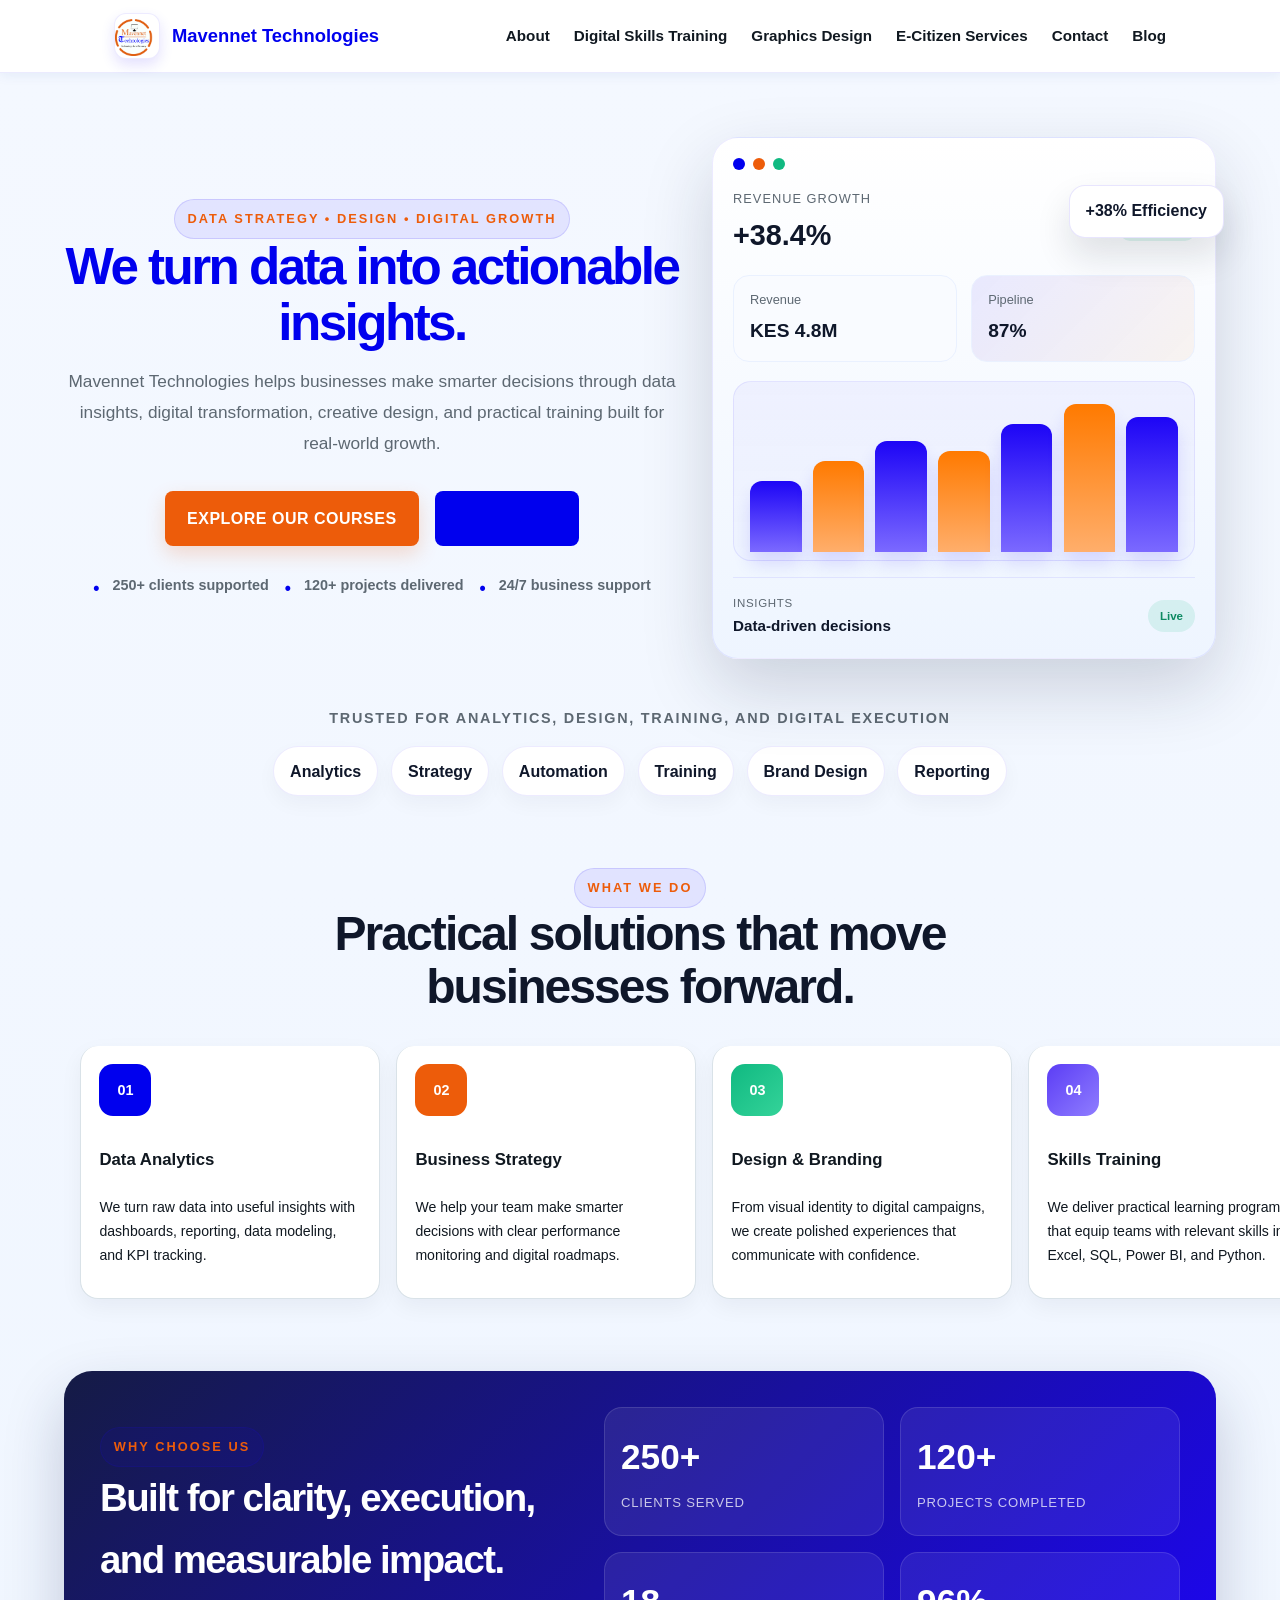
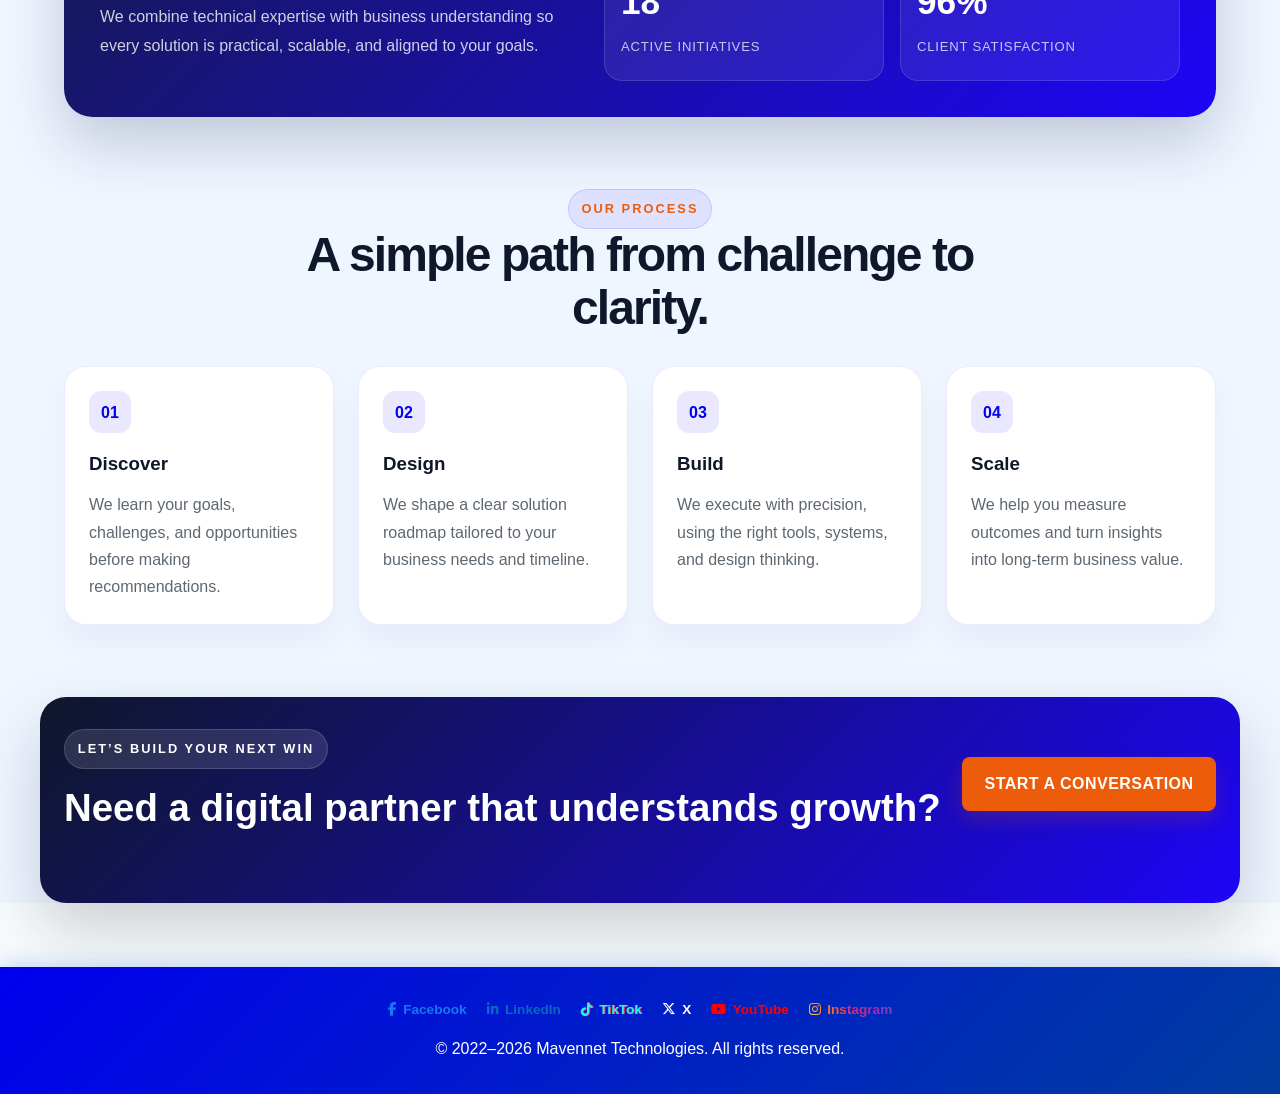
==== commit 48e2cca7: "Added Ecitizen services, Prices updates" ====
--- a/index.html
+++ b/index.html
@@ -23,6 +23,7 @@
       <!--<li><a href="projects.html">Data Projects</a></li>-->
       <li><a href="training-services.html">Digital Skills Training</a></li>
       <li><a href="graphics.html">Graphics Design</a></li>
+      <li><a href="e-citizen-services.html">E-Citizen Services</a></li>
       <li><a href="contact.html">Contact</a></li>
       <li><a href="blog.html">Blog</a></li>
 
--- a/css/style.css
+++ b/css/style.css
@@ -4666,6 +4666,304 @@
   text-align: center;
 }
 
+/* ===== E-Citizen Services Page ===== */
+.e-citizen-page {
+  --service-blue: #0000ee;
+  --service-orange: #ed5c0a;
+  --service-ink: #101820;
+  --service-muted: #5d6872;
+  background: #f7fafc;
+}
+
+.services-hero {
+  max-width: 1200px;
+  margin: 0 auto;
+  padding: 2.75rem 1.5rem 2.5rem;
+  display: grid;
+  grid-template-columns: minmax(0, 1fr) 320px;
+  gap: 2rem;
+  align-items: center;
+}
+
+.services-hero-copy h1 {
+  max-width: 680px;
+  margin: 0 0 1rem;
+  color: var(--service-ink);
+  font-size: clamp(2.25rem, 5vw, 4rem);
+  line-height: 1.02;
+  letter-spacing: -0.04em;
+}
+
+.services-hero-copy > p:not(.eyebrow) {
+  max-width: 600px;
+  margin-bottom: 1.75rem;
+  color: var(--service-muted);
+  font-size: 1.1rem;
+}
+
+.services-hero-mark {
+  min-height: 190px;
+  padding: 1.35rem;
+  display: flex;
+  flex-direction: column;
+  justify-content: center;
+  align-items: center;
+  gap: 1rem;
+  border-radius: 8px;
+  background: var(--service-blue);
+  color: #ffffff;
+  text-align: center;
+  box-shadow: 14px 14px 0 var(--service-orange);
+}
+
+.services-hero-mark i {
+  font-size: 3rem;
+}
+
+.services-hero-mark span {
+  max-width: 180px;
+  font-size: 1.1rem;
+  font-weight: 700;
+}
+
+.service-directory {
+  padding: 4rem 1.5rem 5rem;
+  background: #ffffff;
+}
+
+.service-section-heading {
+  max-width: 1120px;
+  margin: 0 auto 2.5rem;
+}
+
+.service-section-heading h2,
+.service-process h2,
+.service-cta h2 {
+  color: var(--service-ink);
+  font-size: clamp(1.8rem, 3vw, 2.6rem);
+  line-height: 1.1;
+}
+
+.service-section-heading > p:last-child {
+  max-width: 620px;
+  margin-top: 0.8rem;
+  color: var(--service-muted);
+}
+
+.service-grid {
+  max-width: 1120px;
+  margin: 0 auto;
+  display: grid;
+  grid-template-columns: repeat(4, 1fr);
+  gap: 1rem;
+}
+
+.service-card {
+  padding: 1.15rem;
+  border: 1px solid #d9e2e8;
+  border-top: 4px solid var(--service-orange);
+  background: #ffffff;
+  box-shadow: 0 8px 22px rgba(16, 24, 32, 0.05);
+  display: flex;
+  flex-direction: column;
+  transition: transform 0.2s ease, border-color 0.2s ease, box-shadow 0.2s ease;
+}
+
+.service-card:hover,
+.service-card:focus-within {
+  transform: translateY(-5px);
+  border-color: var(--service-blue);
+  box-shadow: 0 14px 26px rgba(16, 24, 32, 0.1);
+}
+
+.service-icon {
+  width: 2.35rem;
+  height: 2.35rem;
+  margin-bottom: 0.9rem;
+  display: grid;
+  place-items: center;
+  border-radius: 50%;
+  background: rgba(0, 0, 238, 0.08);
+  color: var(--service-blue);
+  font-size: 1.2rem;
+}
+
+.service-logo-group {
+  min-height: 2.35rem;
+  margin-bottom: 0.9rem;
+  display: flex;
+  align-items: center;
+  gap: 0.35rem;
+  flex-wrap: wrap;
+}
+
+.service-logo {
+  display: inline-flex;
+  align-items: center;
+  min-height: 2.15rem;
+  padding: 0.25rem 0.55rem;
+  border: 1px solid rgba(0, 0, 238, 0.18);
+  border-radius: 4px;
+  background: #f1f4ff;
+  color: var(--service-blue);
+  font-size: 0.74rem;
+  font-weight: 800;
+  letter-spacing: 0.04em;
+}
+
+.service-logo:nth-child(2) {
+  border-color: rgba(237, 92, 10, 0.25);
+  background: #fff5ee;
+  color: var(--service-orange);
+}
+
+.service-card h3 {
+  margin-bottom: 0.5rem;
+  color: var(--service-ink);
+  font-size: 1.05rem;
+}
+
+.service-card p {
+  min-height: 5.25rem;
+  color: var(--service-muted);
+  font-size: 0.88rem;
+}
+
+.service-card ul {
+  margin-top: 1rem;
+  padding-top: 1rem;
+  border-top: 1px solid #e5ebef;
+  list-style: none;
+  color: var(--service-ink);
+  font-size: 0.9rem;
+}
+
+.service-card li + li {
+  margin-top: 0.4rem;
+}
+
+.service-card li::before {
+  content: "\2713";
+  margin-right: 0.5rem;
+  color: var(--service-orange);
+  font-weight: 700;
+}
+
+.service-action {
+  align-self: flex-start;
+  margin-top: auto;
+  padding-top: 1rem;
+  color: var(--service-blue);
+  font-size: 0.86rem;
+  font-weight: 700;
+  text-decoration: none;
+}
+
+.service-action i {
+  margin-left: 0.35rem;
+  transition: transform 0.2s ease;
+}
+
+.service-action:hover,
+.service-action:focus-visible {
+  color: var(--service-orange);
+  text-decoration: underline;
+  text-underline-offset: 0.2rem;
+}
+
+.service-action:hover i,
+.service-action:focus-visible i {
+  transform: translateX(3px);
+}
+
+.service-process {
+  max-width: 1120px;
+  margin: 0 auto;
+  padding: 4rem 1.5rem;
+  display: grid;
+  grid-template-columns: 0.8fr 1.2fr;
+  gap: 3rem;
+  align-items: center;
+}
+
+.service-process ol {
+  display: grid;
+  grid-template-columns: repeat(3, 1fr);
+  gap: 1rem;
+  list-style: none;
+}
+
+.service-process li {
+  padding: 1rem 0 1rem 1rem;
+  border-left: 2px solid var(--service-orange);
+}
+
+.service-process strong {
+  display: block;
+  color: var(--service-orange);
+  font-size: 1.4rem;
+}
+
+.service-process span {
+  display: block;
+  margin-top: 0.4rem;
+  color: var(--service-muted);
+  font-size: 0.9rem;
+}
+
+.service-cta {
+  padding: 4rem 1.5rem;
+  background: var(--service-blue);
+  color: #ffffff;
+  text-align: center;
+}
+
+.service-cta h2 {
+  color: #ffffff;
+}
+
+.service-cta > p:not(.eyebrow) {
+  margin: 0.8rem auto 1.5rem;
+  color: rgba(255, 255, 255, 0.82);
+}
+
+@media (max-width: 900px) {
+  .services-hero {
+    grid-template-columns: 1fr;
+  }
+
+  .services-hero-mark {
+    min-height: 150px;
+  }
+
+  .service-grid {
+    grid-template-columns: repeat(2, 1fr);
+  }
+}
+
+@media (max-width: 600px) {
+  .services-hero,
+  .service-directory,
+  .service-process {
+    padding-left: 1rem;
+    padding-right: 1rem;
+  }
+
+  .services-hero {
+    padding-top: 2.5rem;
+  }
+
+  .service-grid,
+  .service-process,
+  .service-process ol {
+    grid-template-columns: 1fr;
+  }
+
+  .service-card p {
+    min-height: 0;
+  }
+}
+
 .blog-hero h1 {
   max-width: 760px;
   margin: 0 auto 1rem;
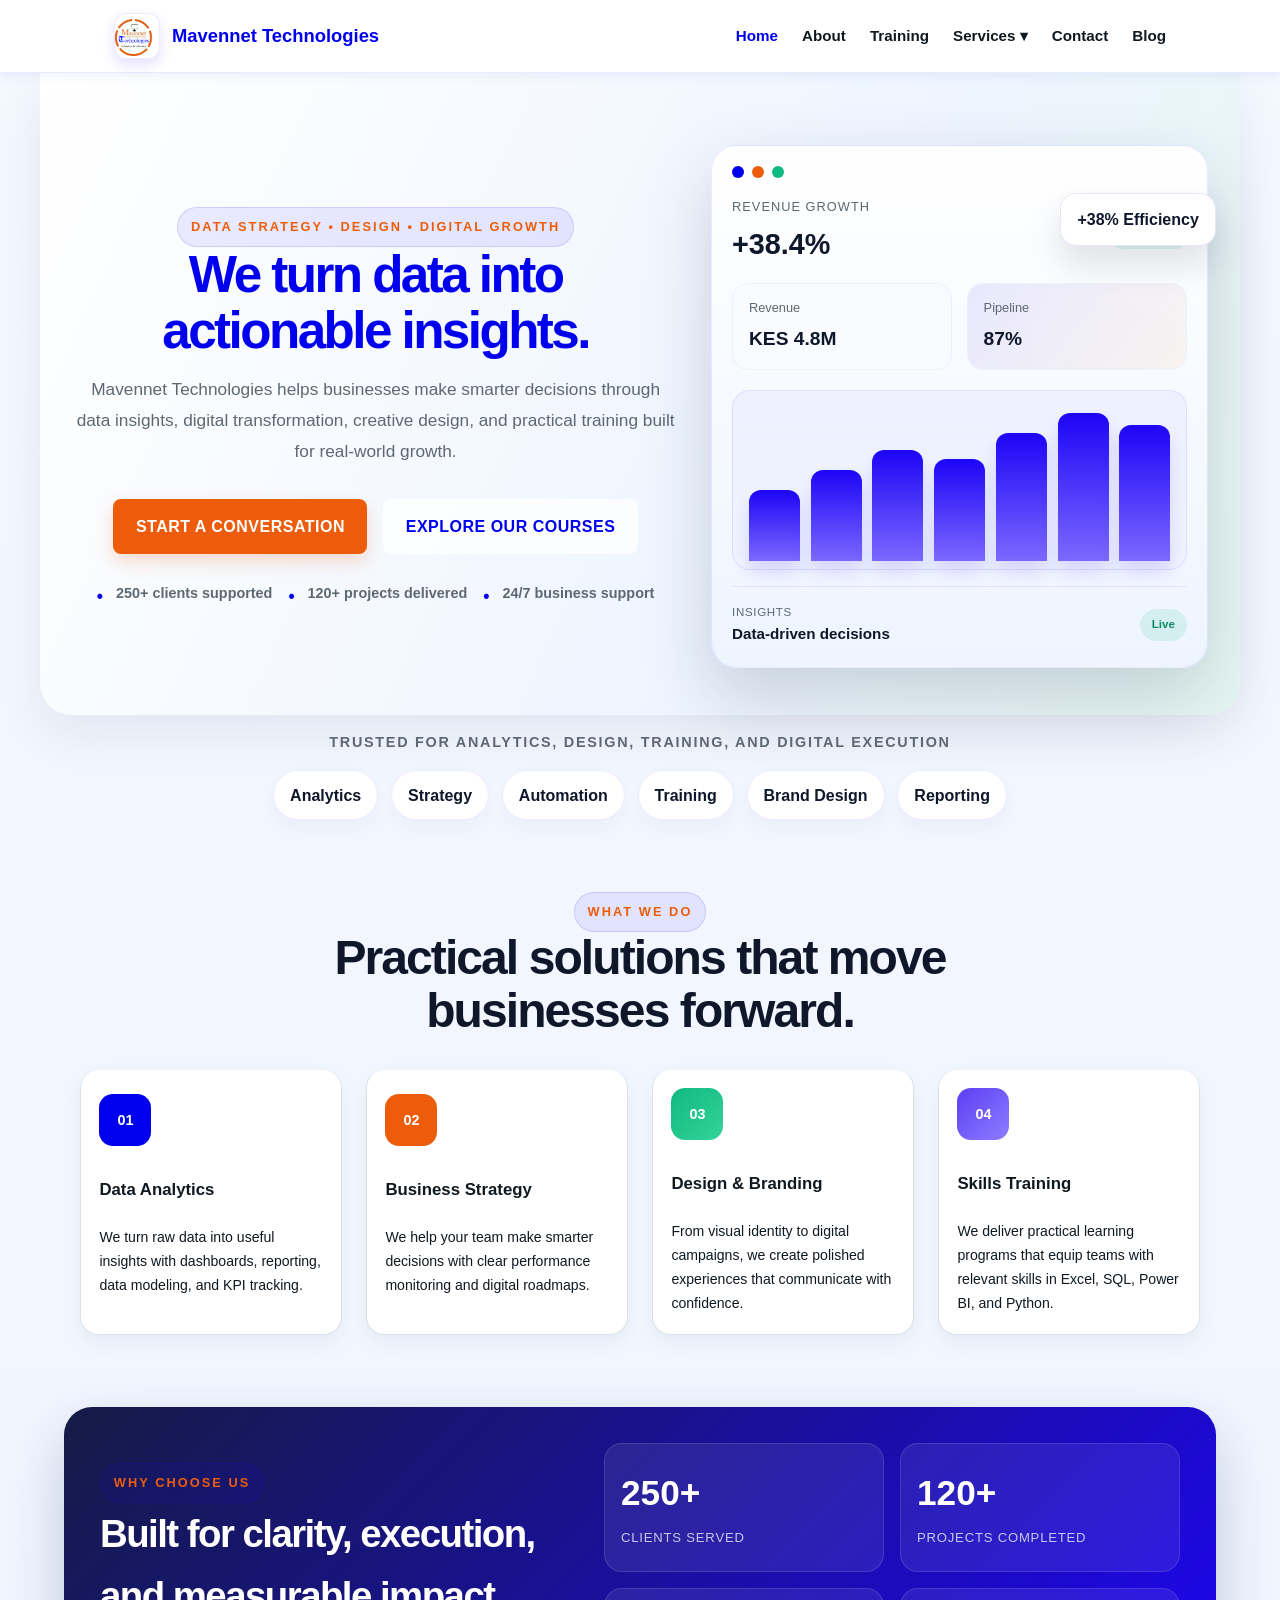
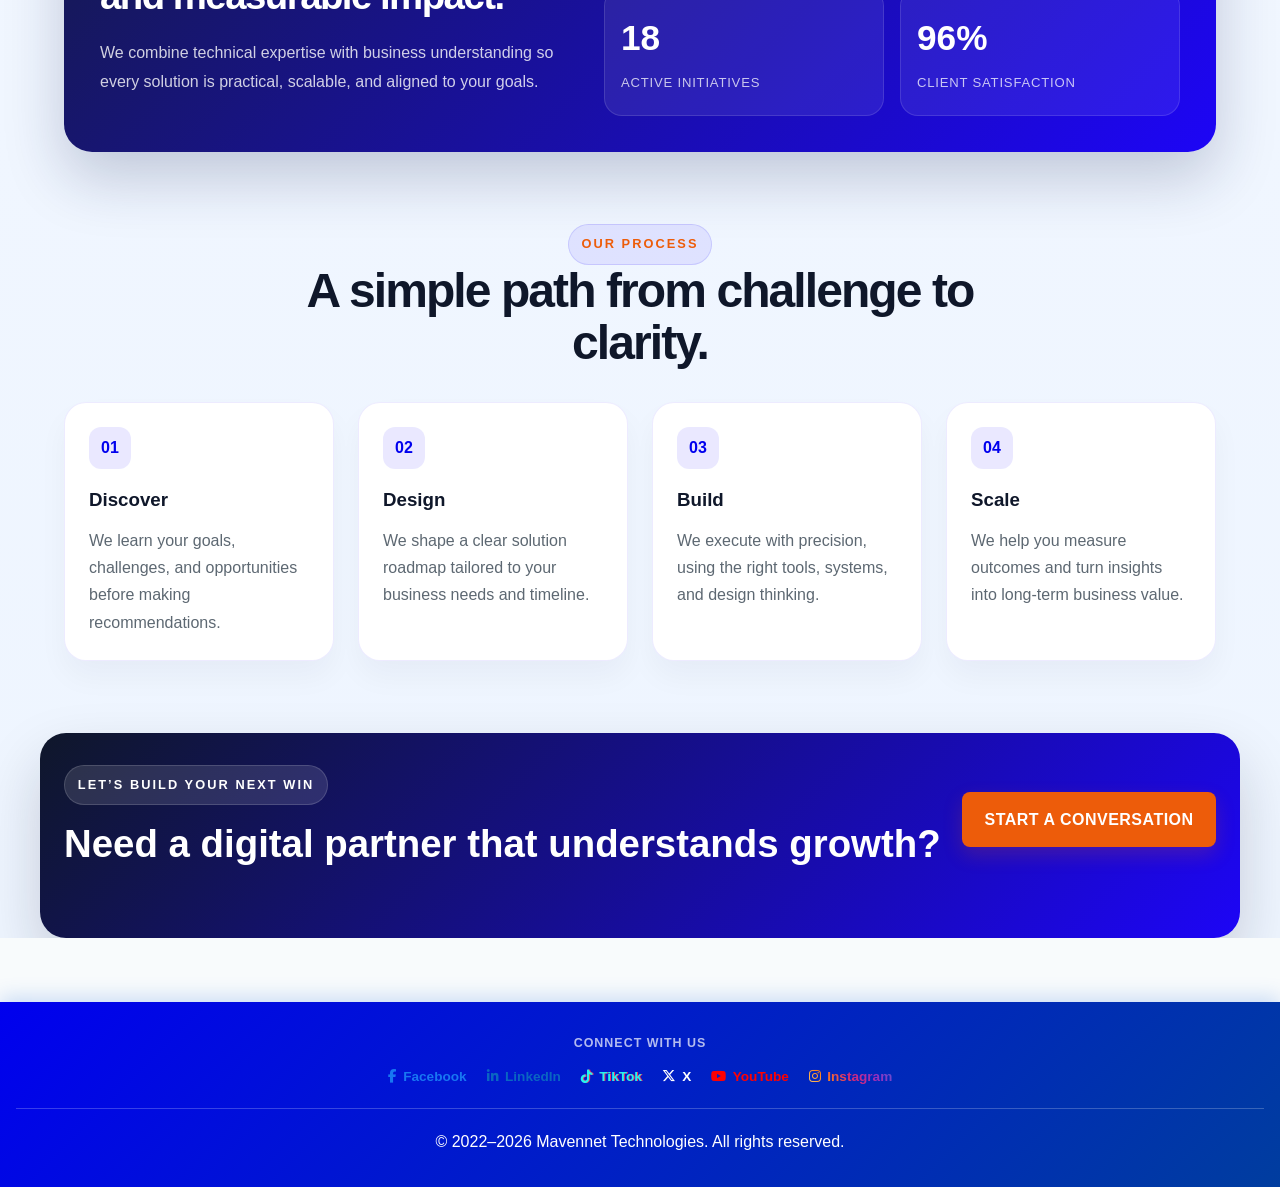
==== commit 64f7db26: "layout updates and content updates on various pags and merging of Design and Ecitizen services in Se" ====
--- a/index.html
+++ b/index.html
@@ -19,14 +19,9 @@
       <span>Mavennet Technologies</span>
     </a>
     <ul class="nav-links">
-      <li><a href="about.html">About</a></li>
-      <!--<li><a href="projects.html">Data Projects</a></li>-->
-      <li><a href="training-services.html">Digital Skills Training</a></li>
-      <li><a href="graphics.html">Graphics Design</a></li>
-      <li><a href="e-citizen-services.html">E-Citizen Services</a></li>
-      <li><a href="contact.html">Contact</a></li>
-      <li><a href="blog.html">Blog</a></li>
-
+      <li><a href="index.html" class="active">Home</a></li><li><a href="about.html">About</a></li><li><a href="training-services.html">Training</a></li>
+      <li class="services-menu"><button type="button" aria-expanded="false">Services <span aria-hidden="true">▾</span></button><ul class="services-dropdown"><li><a href="graphics.html">Graphics Design</a></li><li><a href="e-citizen-services.html">E-Citizen Services</a></li></ul></li>
+      <li><a href="contact.html">Contact</a></li><li><a href="blog.html">Blog</a></li>
     </ul>
     <!-- Hamburger icon -->
     <div class="menu-toggle">&#9776;</div>
@@ -35,7 +30,7 @@
 
   <!-- ===== Hero Section ===== -->
   <main class="home-page">
-    <section class="home-hero">
+    <section class="home-hero home-hero-animated">
       <div class="home-hero-copy">
         <span class="eyebrow">Data Strategy • Design • Digital Growth</span>
         <h1>We turn data into actionable insights.</h1>
@@ -43,8 +38,8 @@
           Mavennet Technologies helps businesses make smarter decisions through data insights, digital transformation, creative design, and practical training built for real-world growth.
         </p>
         <div class="hero-buttons">
-          <a href="training-services.html" class="btn btn-primary">Explore Our Courses</a>
-          <a href="contact.html" class="btn btn-secondary">Talk to Us</a>
+          <a href="contact.html" class="btn btn-primary">Start a Conversation</a>
+          <a href="training-services.html" class="btn btn-secondary">Explore Our Courses</a>
         </div>
         <ul class="hero-trust">
           <li>250+ clients supported</li>
@@ -104,9 +99,9 @@
       </div>
     </section>
 
-    <section class="brand-strip">
+    <section class="brand-strip" data-reveal>
       <p>Trusted for analytics, design, training, and digital execution</p>
-      <div class="brand-tags">
+      <div class="brand-tags signal-track">
         <span>Analytics</span>
         <span>Strategy</span>
         <span>Automation</span>
@@ -116,13 +111,13 @@
       </div>
     </section>
 
-    <section class="solutions-section">
+    <section class="solutions-section" data-reveal>
       <div class="section-heading">
         <span class="eyebrow">What we do</span>
         <h2>Practical solutions that move businesses forward.</h2>
       </div>
 
-      <div class="service-grid">
+      <div class="service-grid stagger-grid">
         <article class="service-card">
           <div class="icon-box blue">01</div>
           <h3>Data Analytics</h3>
@@ -149,7 +144,7 @@
       </div>
     </section>
 
-    <section class="results-section">
+    <section class="results-section" data-reveal>
       <div class="results-panel">
         <div class="results-copy">
           <span class="eyebrow">Why choose us</span>
@@ -178,13 +173,13 @@
       </div>
     </section>
 
-    <section class="process-section">
+    <section class="process-section" data-reveal>
       <div class="section-heading">
         <span class="eyebrow">Our process</span>
         <h2>A simple path from challenge to clarity.</h2>
       </div>
 
-      <div class="process-grid">
+      <div class="process-grid stagger-grid">
         <div class="process-step">
           <span>01</span>
           <h3>Discover</h3>
@@ -208,7 +203,7 @@
       </div>
     </section>
 
-    <section class="cta-banner">
+    <section class="cta-banner" data-reveal>
       <div>
         <span class="eyebrow light">Let’s build your next win</span>
         <h2>Need a digital partner that understands growth?</h2>
@@ -220,6 +215,7 @@
 
   <!-- ===== Footer ===== -->
   <footer>
+    <p class="footer-section-label">Connect With Us</p>
     <nav class="footer-social" aria-label="Social media links">
       <a class="social-facebook" href="https://www.facebook.com/profile.php?id=100037748263947" target="_blank" rel="noopener"><i class="fa-brands fa-facebook-f" aria-hidden="true"></i><span>Facebook</span></a>
       <a class="social-linkedin" href="https://www.linkedin.com/in/patkariuki/" target="_blank" rel="noopener"><i class="fa-brands fa-linkedin-in" aria-hidden="true"></i><span>LinkedIn</span></a>
--- a/css/style.css
+++ b/css/style.css
@@ -105,6 +105,57 @@
 
 .nav-links a:hover::after {
   width: 100%;
+}
+
+.services-menu {
+  position: relative;
+}
+
+.services-menu > button {
+  padding: 0;
+  border: 0;
+  background: transparent;
+  color: var(--text-color);
+  font: inherit;
+  font-size: 0.95rem;
+  font-weight: 600;
+  cursor: pointer;
+}
+
+.services-menu > button:hover,
+.services-menu > button:focus-visible {
+  color: var(--primary-color);
+}
+
+.services-dropdown {
+  position: absolute;
+  top: calc(100% + 0.75rem);
+  left: 50%;
+  z-index: 110;
+  display: none;
+  min-width: 190px;
+  padding: 0.55rem;
+  transform: translateX(-50%);
+  border: 1px solid var(--card-border);
+  background: #ffffff;
+  box-shadow: 0 12px 24px rgba(15, 23, 42, 0.14);
+}
+
+.services-menu:hover .services-dropdown,
+.services-menu:focus-within .services-dropdown,
+.services-menu.open .services-dropdown {
+  display: grid;
+  gap: 0.2rem;
+}
+
+.services-dropdown a {
+  display: block;
+  padding: 0.6rem 0.7rem;
+  white-space: nowrap;
+}
+
+.services-dropdown a::after {
+  display: none;
 }
 
 .menu-toggle {
@@ -283,20 +334,26 @@
 
 .home-page {
   background: linear-gradient(180deg, #f4f8ff 0%, #eef5ff 100%);
+  overflow: hidden;
 }
 
 .home-hero {
   max-width: 1200px;
   margin: 0 auto;
-  padding: 4rem 1.5rem 2rem;
+  min-height: 600px;
+  padding: 4.5rem 2rem 3rem;
   display: grid;
   grid-template-columns: 1.1fr 0.9fr;
   gap: 2rem;
   align-items: center;
+  background: linear-gradient(115deg, #ffffff 0%, #eef5ff 62%, #e5f7f3 100%);
+  border-radius: 0 0 32px 32px;
+  box-shadow: 0 20px 50px rgba(20, 31, 59, 0.08);
 }
 
 .home-hero-copy {
   padding: 1rem 0;
+  animation: heroCopyIn 0.9s 0.1s both cubic-bezier(0.2, 0.75, 0.25, 1);
 }
 
 .eyebrow {
@@ -343,6 +400,12 @@
   justify-content: flex-start;
 }
 
+.home-page .hero-buttons .btn,
+.about-page .hero-buttons .btn {
+  min-width: 190px;
+  text-align: center;
+}
+
 .hero-trust {
   list-style: none;
   display: flex;
@@ -373,6 +436,7 @@
   align-items: center;
   justify-content: center;
   min-height: 480px;
+  animation: heroVisualIn 1s 0.25s both cubic-bezier(0.2, 0.75, 0.25, 1);
 }
 
 .dashboard-card {
@@ -384,6 +448,7 @@
   padding: 1.25rem;
   position: relative;
   z-index: 2;
+  animation: dashboardFloat 6s 1.2s ease-in-out infinite;
 }
 
 .dashboard-topbar {
@@ -483,6 +548,17 @@
   border-radius: 12px 12px 0 0;
   background: linear-gradient(180deg, #1d05f6 0%, #7b69ff 100%);
   box-shadow: 0 12px 18px rgba(29, 5, 246, 0.12);
+  transform-origin: bottom;
+  animation: chartRise 1.1s both cubic-bezier(0.2, 0.75, 0.25, 1);
+}
+
+.chart-bars span:nth-child(1) { animation-delay: 0.7s; }
+.chart-bars span:nth-child(2) { animation-delay: 0.78s; }
+.chart-bars span:nth-child(3) { animation-delay: 0.86s; }
+.chart-bars span:nth-child(4) { animation-delay: 0.94s; }
+.chart-bars span:nth-child(5) { animation-delay: 1.02s; }
+.chart-bars span:nth-child(6) { animation-delay: 1.1s; }
+.chart-bars span:nth-child(7) { animation-delay: 1.18s; }
 }
 
 .chart-bars span:nth-child(2n) {
@@ -531,6 +607,7 @@
   color: #0f172a;
   font-weight: 700;
   z-index: 3;
+  animation: badgeFloat 4.5s 1.4s ease-in-out infinite;
 }
 
 .badge-one {
@@ -574,6 +651,89 @@
   border-radius: 999px;
   font-weight: 600;
   box-shadow: 0 8px 20px rgba(15, 23, 42, 0.04);
+}
+
+.signal-track {
+  animation: signalDrift 18s ease-in-out infinite alternate;
+}
+
+[data-reveal] {
+  opacity: 0;
+  transform: translateY(28px);
+  transition: opacity 0.75s ease, transform 0.75s ease;
+}
+
+[data-reveal].is-visible {
+  opacity: 1;
+  transform: translateY(0);
+}
+
+.stagger-grid > * {
+  opacity: 0;
+  transform: translateY(18px);
+  transition: opacity 0.65s ease, transform 0.65s ease;
+}
+
+.is-visible .stagger-grid > * {
+  opacity: 1;
+  transform: translateY(0);
+}
+
+.is-visible .stagger-grid > *:nth-child(2) { transition-delay: 0.08s; }
+.is-visible .stagger-grid > *:nth-child(3) { transition-delay: 0.16s; }
+.is-visible .stagger-grid > *:nth-child(4) { transition-delay: 0.24s; }
+
+@keyframes heroCopyIn {
+  from { opacity: 0; transform: translateY(24px); }
+  to { opacity: 1; transform: translateY(0); }
+}
+
+@keyframes heroVisualIn {
+  from { opacity: 0; transform: translateX(28px) scale(0.96); }
+  to { opacity: 1; transform: translateX(0) scale(1); }
+}
+
+@keyframes dashboardFloat {
+  0%, 100% { transform: translateY(0); }
+  50% { transform: translateY(-8px); }
+}
+
+@keyframes chartRise {
+  from { opacity: 0; transform: scaleY(0); }
+  to { opacity: 1; transform: scaleY(1); }
+}
+
+@keyframes badgeFloat {
+  0%, 100% { transform: translateY(0) rotate(0deg); }
+  50% { transform: translateY(-9px) rotate(1deg); }
+}
+
+@keyframes signalDrift {
+  from { transform: translateX(-6px); }
+  to { transform: translateX(6px); }
+}
+
+@media (prefers-reduced-motion: reduce) {
+  .home-hero-copy,
+  .about-copy,
+  .home-hero-visual,
+  .about-visual,
+  .dashboard-card,
+  .about-panel,
+  .chart-bars span,
+  .floating-badge,
+  .signal-track,
+  [data-reveal],
+  .stagger-grid > * {
+    animation: none;
+    transition: none;
+  }
+
+  [data-reveal],
+  .stagger-grid > * {
+    opacity: 1;
+    transform: none;
+  }
 }
 
 .solutions-section,
@@ -824,10 +984,15 @@
   grid-template-columns: 1.1fr 0.9fr;
   gap: 2rem;
   align-items: center;
+  min-height: 560px;
+  background: linear-gradient(115deg, #ffffff 0%, #f4f8ff 68%, #fff4e9 100%);
+  border-radius: 0 0 32px 32px;
+  box-shadow: 0 20px 50px rgba(20, 31, 59, 0.07);
 }
 
 .about-copy {
   padding: 1rem 0;
+  animation: heroCopyIn 0.9s 0.1s both cubic-bezier(0.2, 0.75, 0.25, 1);
 }
 
 .about-copy h1 {
@@ -846,10 +1011,21 @@
   max-width: 620px;
 }
 
+.about-page .hero-buttons {
+  display: flex;
+  visibility: visible;
+  opacity: 1;
+}
+
+.about-consultation-btn {
+  box-shadow: 0 12px 24px rgba(237, 92, 10, 0.25);
+}
+
 .about-visual {
   display: flex;
   justify-content: center;
   align-items: center;
+  animation: heroVisualIn 1s 0.25s both cubic-bezier(0.2, 0.75, 0.25, 1);
 }
 
 .about-panel {
@@ -859,6 +1035,20 @@
   border-radius: 26px;
   box-shadow: 0 28px 70px rgba(20, 31, 59, 0.16);
   padding: 1.4rem;
+  animation: dashboardFloat 6s 1.2s ease-in-out infinite;
+}
+
+.home-page .btn-secondary,
+.about-page .btn-secondary {
+  border-color: var(--brand-blue);
+  color: var(--brand-blue);
+  background: rgba(255, 255, 255, 0.72);
+}
+
+.home-page .btn-secondary:hover,
+.about-page .btn-secondary:hover {
+  background: var(--brand-blue);
+  color: #ffffff;
 }
 
 .panel-top {
@@ -1394,6 +1584,27 @@
     left: 0;
     width: 100%;
     padding: 1rem;
+  }
+
+  .services-menu > button {
+    color: #ffffff;
+    padding: 0.5rem 0;
+    text-align: left;
+    width: 100%;
+  }
+
+  .services-dropdown {
+    position: static;
+    min-width: 0;
+    padding: 0 0 0 1rem;
+    transform: none;
+    border: 0;
+    background: transparent;
+    box-shadow: none;
+  }
+
+  .services-dropdown a {
+    color: rgba(255, 255, 255, 0.86);
   }
 
   .nav-links.active {
@@ -4371,6 +4582,18 @@
   gap: 1.25rem;
 }
 
+.training-page .course-search-message {
+  display: none;
+  grid-column: 1 / -1;
+  margin: 0;
+  padding: 1rem 1.25rem;
+  border-left: 4px solid var(--training-accent);
+  background: #fff7ed;
+  color: var(--training-ink);
+  font-weight: 600;
+  line-height: 1.5;
+}
+
 .training-page .course-card {
   border: 1px solid var(--training-line);
   border-radius: 6px;
@@ -4455,6 +4678,35 @@
   box-shadow: none;
 }
 
+.training-page .course-card-request .course-footer {
+  align-items: flex-end;
+}
+
+.enrollment-note {
+  max-width: 125px;
+  color: var(--training-muted);
+  font-size: 0.76rem;
+  line-height: 1.3;
+}
+
+.btn-request-enrollment {
+  padding: 0.65rem 0.9rem;
+  border: 1px solid var(--training-ink);
+  border-radius: 4px;
+  color: var(--training-ink);
+  font-size: 0.82rem;
+  font-weight: 700;
+  text-decoration: none;
+  white-space: nowrap;
+  transition: background 0.2s ease, color 0.2s ease;
+}
+
+.btn-request-enrollment:hover,
+.btn-request-enrollment:focus-visible {
+  background: var(--training-ink);
+  color: #ffffff;
+}
+
 @media (max-width: 991px) {
   .training-page .courses-container {
     grid-template-columns: repeat(2, 1fr);
@@ -4462,8 +4714,12 @@
 }
 
 @media (max-width: 767px) {
-  .training-page .ecommerce-hero {
-    min-height: 48vh;
+  .home-hero,
+  .about-hero {
+    min-height: 0;
+    padding-top: 2.5rem;
+    padding-left: 1.25rem;
+    padding-right: 1.25rem;
     padding: 3.5rem 1rem;
   }
 
@@ -4489,6 +4745,10 @@
 @media (max-width: 599px) {
   .training-page .courses-container {
     grid-template-columns: 1fr;
+  }
+
+  .training-page .course-card-request .course-footer {
+    align-items: center;
   }
 }
 
@@ -4568,7 +4828,29 @@
   justify-content: center;
   flex-wrap: wrap;
   gap: 0.9rem 1.25rem;
-  margin-bottom: 1rem;
+}
+
+footer > .footer-social {
+  padding-bottom: 1.25rem;
+  border-bottom: 1px solid rgba(255, 255, 255, 0.22);
+}
+
+footer > .footer-social + p {
+  padding-top: 1.25rem;
+}
+
+.footer-social-section {
+  padding-bottom: 1.25rem;
+  border-bottom: 1px solid rgba(255, 255, 255, 0.22);
+}
+
+.footer-section-label {
+  margin: 0 0 0.75rem;
+  color: rgba(255, 255, 255, 0.7);
+  font-size: 0.78rem;
+  font-weight: 700;
+  letter-spacing: 0.08em;
+  text-transform: uppercase;
 }
 
 .footer-social a {
@@ -4641,8 +4923,76 @@
   color: #feda75;
 }
 
-footer > p {
+.footer-copyright {
+  padding-top: 1.25rem;
+}
+
+footer > p,
+.footer-copyright p {
   margin: 0;
+}
+
+footer > .footer-section-label {
+  margin: 0 0 0.75rem;
+}
+
+.home-page .service-grid,
+.about-page .service-grid,
+.process-grid,
+.values-section,
+.contact-cards,
+.cert-grid {
+  display: flex;
+  flex-wrap: wrap;
+  align-items: stretch;
+  justify-content: center;
+  grid-template-columns: none;
+  grid-auto-columns: auto;
+}
+
+.home-page .service-grid > *,
+.about-page .service-grid > *,
+.process-grid > *,
+.values-section > *,
+.contact-cards > *,
+.cert-grid > * {
+  flex: 1 1 250px;
+  max-width: 360px;
+}
+
+.home-page .service-grid,
+.about-page .service-grid {
+  gap: 1.5rem;
+}
+
+.home-page .service-grid > *,
+.about-page .service-grid > * {
+  flex-basis: 260px;
+  justify-content: center;
+}
+
+label.required::after {
+  content: " *";
+  color: #dc2626;
+  font-weight: 800;
+}
+
+.rating-fieldset legend.required::after {
+  content: " *";
+  color: #dc2626;
+  font-weight: 800;
+}
+
+input:required:invalid,
+select:required:invalid,
+textarea:required:invalid {
+  border-color: #dc2626;
+}
+
+input:required:focus:invalid,
+select:required:focus:invalid,
+textarea:required:focus:invalid {
+  outline: 3px solid rgba(220, 38, 38, 0.16);
 }
 
 @media (max-width: 480px) {
@@ -4754,8 +5104,8 @@
   max-width: 1120px;
   margin: 0 auto;
   display: grid;
-  grid-template-columns: repeat(4, 1fr);
-  gap: 1rem;
+  grid-template-columns: repeat(3, minmax(0, 1fr));
+  gap: 1.25rem;
 }
 
 .service-card {
@@ -4927,6 +5277,179 @@
   color: rgba(255, 255, 255, 0.82);
 }
 
+.reviews-section {
+  max-width: 1120px;
+  margin: 0 auto;
+  padding: 0 1.5rem 4rem;
+}
+
+.reviews-layout {
+  display: grid;
+  grid-template-columns: minmax(280px, 0.85fr) minmax(0, 1.15fr);
+  gap: 1.5rem;
+  align-items: start;
+}
+
+.review-form,
+.approved-reviews,
+.review-verification {
+  padding: 1.5rem;
+  border: 1px solid #d9e2e8;
+  background: #ffffff;
+  box-shadow: 0 8px 22px rgba(16, 24, 32, 0.05);
+}
+
+.review-form {
+  display: grid;
+  gap: 1rem;
+}
+
+.review-form h3,
+.approved-reviews h3 {
+  margin: 0;
+  color: var(--service-ink);
+}
+
+.review-form label,
+.rating-fieldset legend {
+  display: block;
+  margin-bottom: 0.4rem;
+  color: var(--service-ink);
+  font-size: 0.88rem;
+  font-weight: 700;
+}
+
+.review-form input:not([type="radio"]),
+.review-form select,
+.review-form textarea {
+  width: 100%;
+  padding: 0.75rem 0.85rem;
+  border: 1px solid #cdd8df;
+  border-radius: 4px;
+  background: #fbfdff;
+  color: var(--service-ink);
+  font: inherit;
+}
+
+.review-form textarea {
+  resize: vertical;
+}
+
+.rating-fieldset {
+  padding: 0;
+  border: 0;
+}
+
+.rating-options {
+  display: flex;
+  gap: 0.35rem;
+  flex-wrap: wrap;
+}
+
+.rating-options label {
+  margin: 0;
+  padding: 0.45rem 0.6rem;
+  border: 1px solid #cdd8df;
+  border-radius: 4px;
+  cursor: pointer;
+  font-size: 0.78rem;
+}
+
+.rating-options input {
+  margin-right: 0.25rem;
+  accent-color: var(--service-orange);
+}
+
+.review-form-status {
+  min-height: 1.25rem;
+  margin: 0;
+  color: var(--service-blue);
+  font-size: 0.86rem;
+  font-weight: 600;
+}
+
+.review-display {
+  display: grid;
+  gap: 1rem;
+}
+
+.approved-reviews > h3 {
+  margin-bottom: 1rem;
+}
+
+.review-empty,
+.verification-note {
+  margin: 0;
+  color: var(--service-muted);
+  font-size: 0.9rem;
+}
+
+.review-item,
+.pending-review {
+  padding: 1rem 0;
+  border-top: 1px solid #e5ebef;
+}
+
+.review-item:first-child,
+.pending-review:first-child {
+  padding-top: 0;
+  border-top: 0;
+}
+
+.review-meta {
+  display: flex;
+  justify-content: space-between;
+  gap: 1rem;
+  color: var(--service-muted);
+  font-size: 0.8rem;
+}
+
+.review-stars {
+  color: var(--service-orange);
+  letter-spacing: 0.08em;
+}
+
+.review-item p,
+.pending-review p {
+  margin: 0.5rem 0 0;
+  color: var(--service-ink);
+  line-height: 1.6;
+}
+
+.pending-review-actions {
+  display: flex;
+  gap: 0.5rem;
+  margin-top: 0.75rem;
+}
+
+.pending-review-actions button {
+  padding: 0.45rem 0.7rem;
+  border: 1px solid var(--service-blue);
+  border-radius: 4px;
+  background: #ffffff;
+  color: var(--service-blue);
+  cursor: pointer;
+  font: inherit;
+  font-size: 0.78rem;
+  font-weight: 700;
+}
+
+.pending-review-actions button:first-child {
+  background: var(--service-blue);
+  color: #ffffff;
+}
+
+@media (max-width: 700px) {
+  .reviews-section {
+    padding-left: 1rem;
+    padding-right: 1rem;
+  }
+
+  .reviews-layout {
+    grid-template-columns: 1fr;
+  }
+}
+
 @media (max-width: 900px) {
   .services-hero {
     grid-template-columns: 1fr;
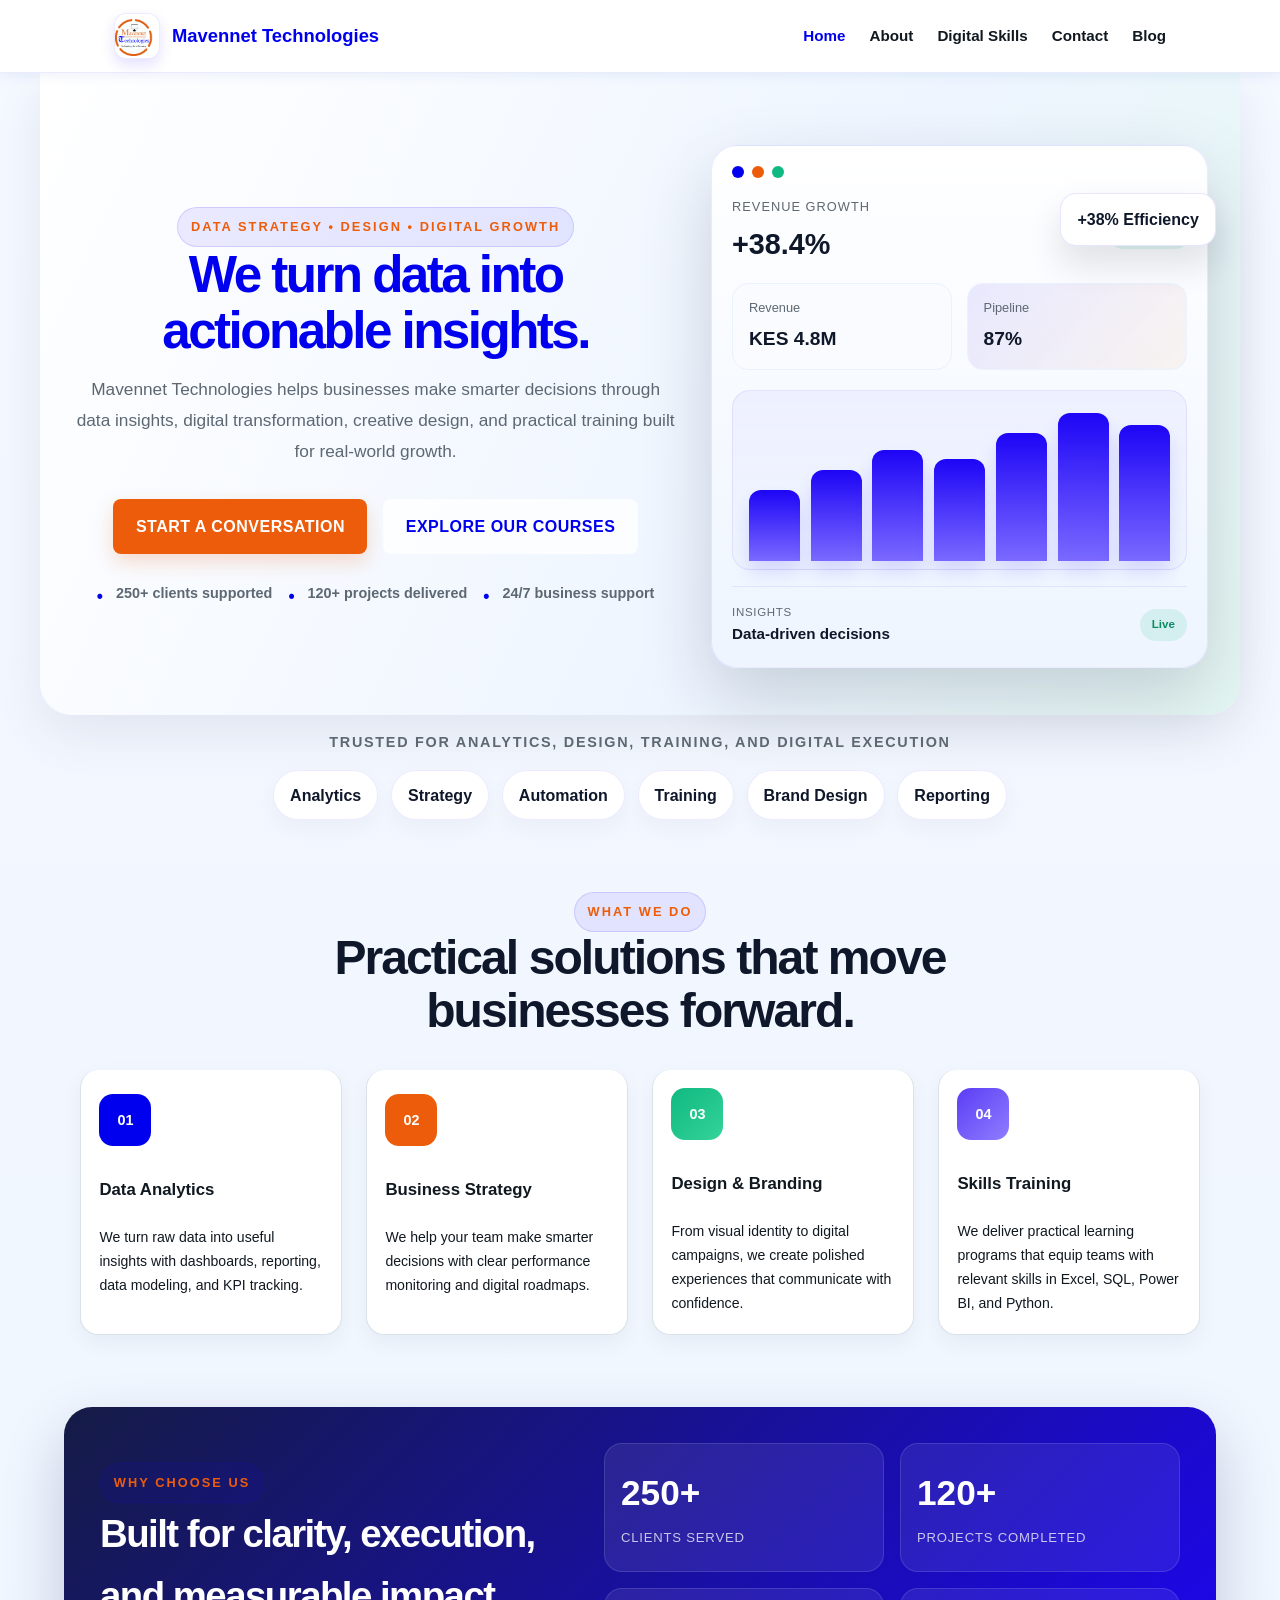
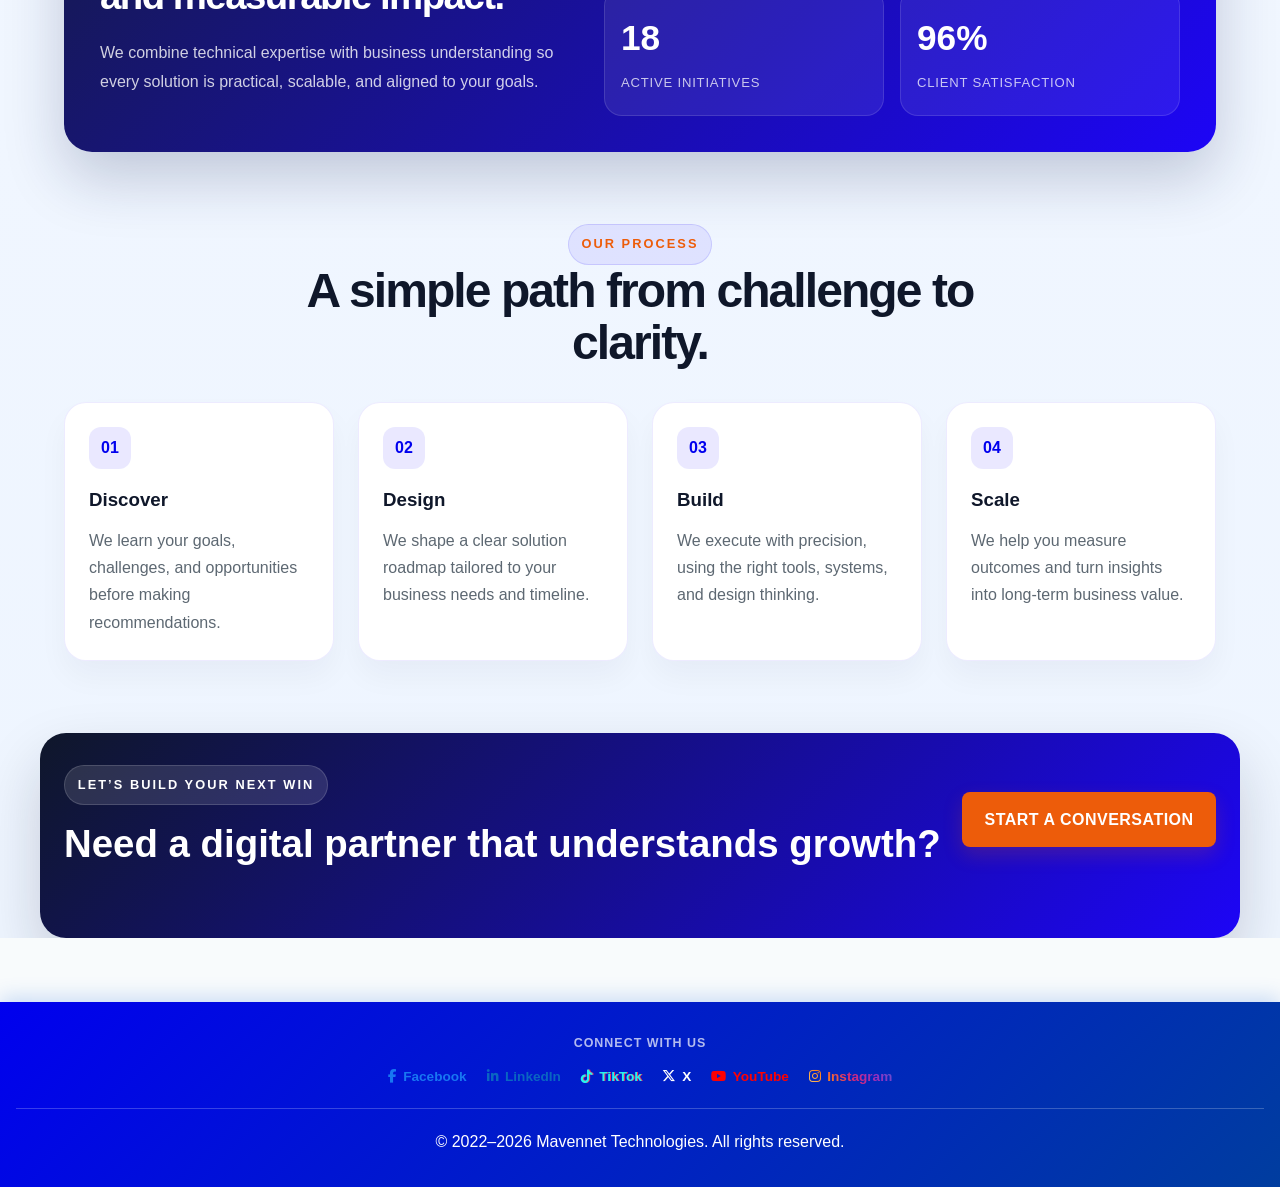
==== commit 5be678f2: "layout updates and content updates on various pages and removed Services pages" ====
--- a/index.html
+++ b/index.html
@@ -19,8 +19,9 @@
       <span>Mavennet Technologies</span>
     </a>
     <ul class="nav-links">
-      <li><a href="index.html" class="active">Home</a></li><li><a href="about.html">About</a></li><li><a href="training-services.html">Training</a></li>
-      <li class="services-menu"><button type="button" aria-expanded="false">Services <span aria-hidden="true">▾</span></button><ul class="services-dropdown"><li><a href="graphics.html">Graphics Design</a></li><li><a href="e-citizen-services.html">E-Citizen Services</a></li></ul></li>
+      <li><a href="index.html" class="active">Home</a></li><li><a href="about.html">About</a></li><li><a href="training-services.html">Digital Skills</a></li>
+      <!--<li class="services-menu"><button type="button" aria-expanded="true">Services <span aria-hidden="false">▾</span></button>
+        <ul class="services-dropdown"><li><a href="graphics.html">Graphics Design</a></li><li><a href="e-citizen-services.html">E-Citizen Services</a></li></ul></li>-->
       <li><a href="contact.html">Contact</a></li><li><a href="blog.html">Blog</a></li>
     </ul>
     <!-- Hamburger icon -->
--- a/css/style.css
+++ b/css/style.css
@@ -114,7 +114,8 @@
 .services-menu > button {
   padding: 0;
   border: 0;
-  background: transparent;
+  background: white;
+  border-radius: 8px;
   color: var(--text-color);
   font: inherit;
   font-size: 0.95rem;
@@ -137,7 +138,7 @@
   padding: 0.55rem;
   transform: translateX(-50%);
   border: 1px solid var(--card-border);
-  background: #ffffff;
+  background: #0325e7;
   box-shadow: 0 12px 24px rgba(15, 23, 42, 0.14);
 }
 
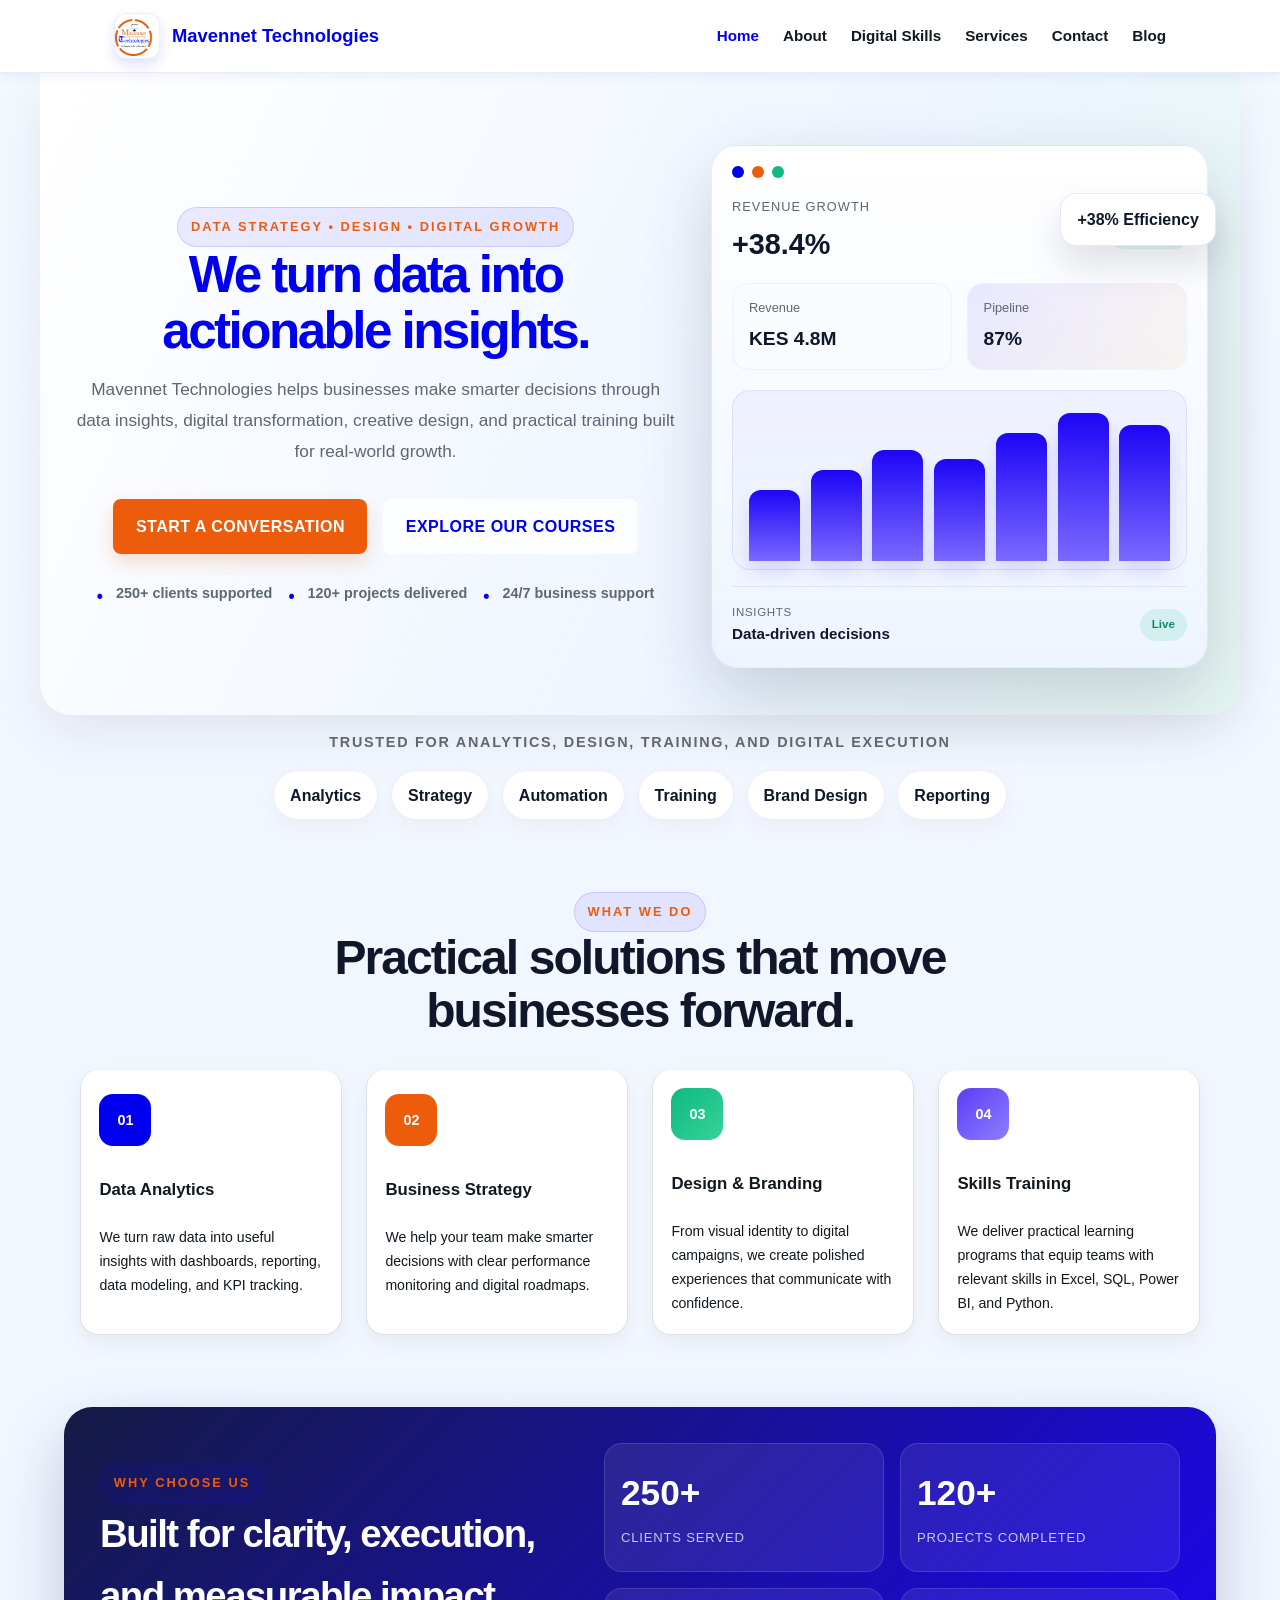
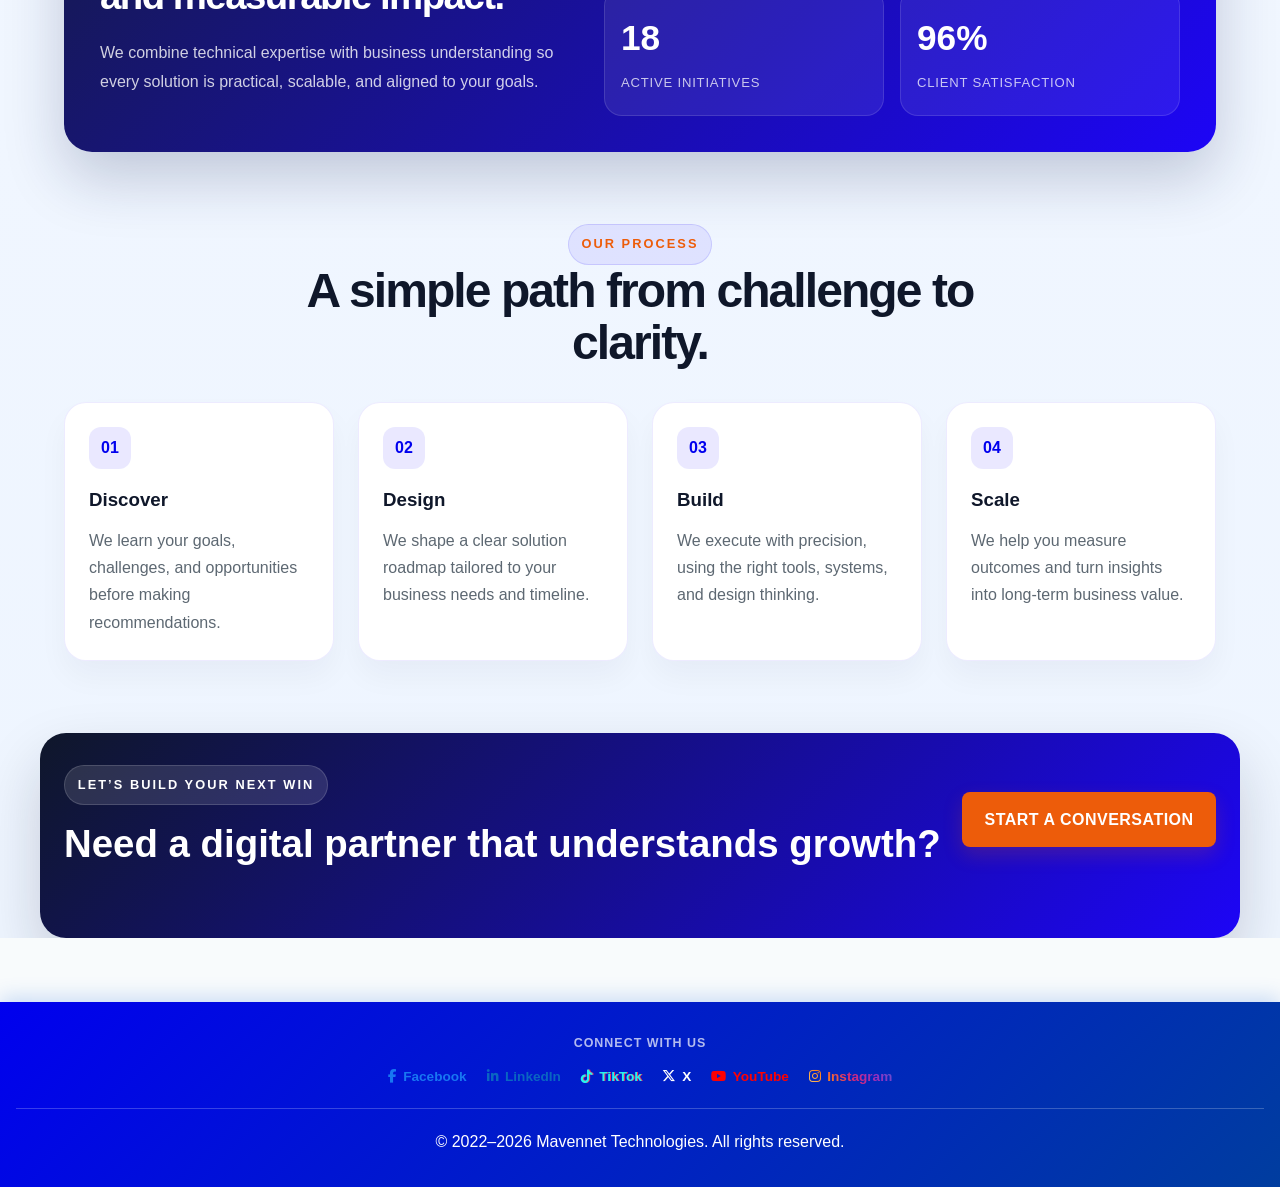
==== commit 8a77fe3c: "layout updates and content updates on various pages added new pages and prices changes" ====
--- a/index.html
+++ b/index.html
@@ -20,8 +20,7 @@
     </a>
     <ul class="nav-links">
       <li><a href="index.html" class="active">Home</a></li><li><a href="about.html">About</a></li><li><a href="training-services.html">Digital Skills</a></li>
-      <!--<li class="services-menu"><button type="button" aria-expanded="true">Services <span aria-hidden="false">▾</span></button>
-        <ul class="services-dropdown"><li><a href="graphics.html">Graphics Design</a></li><li><a href="e-citizen-services.html">E-Citizen Services</a></li></ul></li>-->
+      <li><a href="e-citizen-services.html">Services</a></li>
       <li><a href="contact.html">Contact</a></li><li><a href="blog.html">Blog</a></li>
     </ul>
     <!-- Hamburger icon -->
--- a/css/style.css
+++ b/css/style.css
@@ -3597,6 +3597,10 @@
   font-size: 0.9rem;
   color: var(--muted-text);
   text-decoration: line-through;
+  opacity: 0.55;
+  pointer-events: none;
+  -webkit-user-select: none;
+  user-select: none;
 }
 
 .btn-add-cart {
@@ -3943,6 +3947,81 @@
   box-shadow: 0 0 0 3px rgba(0, 86, 214, 0.1);
 }
 
+.payment-methods {
+  border: 1px solid var(--card-border);
+  border-radius: 8px;
+  padding: 1rem;
+  margin: 0;
+}
+
+.payment-methods legend {
+  padding: 0 0.4rem;
+  font-weight: 700;
+  color: var(--text-color);
+}
+
+.payment-option {
+  display: flex;
+  align-items: center;
+  gap: 0.6rem;
+  margin-top: 0.6rem;
+  font-weight: 600;
+  cursor: pointer;
+}
+
+.checkout-form .payment-option input[type="radio"] {
+  width: 1rem;
+  height: 1rem;
+  margin: 0;
+  flex: 0 0 auto;
+}
+
+.mpesa-payment-card {
+  margin: 0.8rem 0 1rem 1.5rem;
+  padding: 1rem;
+  border: 1px solid #8bd8ae;
+  border-left: 5px solid #00a651;
+  border-radius: 8px;
+  background: linear-gradient(135deg, #effcf4 0%, #dcf7e8 100%);
+}
+
+.mpesa-brand {
+  display: inline-block;
+  padding: 0.25rem 0.55rem;
+  border-radius: 4px;
+  background: #00a651;
+  color: #ffffff;
+  font-size: 0.78rem;
+  font-weight: 800;
+  letter-spacing: 0.08em;
+}
+
+.mpesa-details {
+  margin: 0.7rem 0 0.2rem;
+  color: #166534;
+  font-size: 0.9rem;
+  font-weight: 600;
+}
+
+.mpesa-number {
+  display: inline-block;
+  color: #087f3f;
+  font-size: 1.25rem;
+  font-weight: 700;
+  letter-spacing: 0.03em;
+  text-decoration: none;
+}
+
+.mpesa-number:hover,
+.mpesa-number:focus-visible {
+  color: #055c2e;
+  text-decoration: underline;
+}
+
+.card-payment-fields[hidden] {
+  display: none;
+}
+
 .order-review {
   background: var(--body-bg);
   padding: 1.5rem;
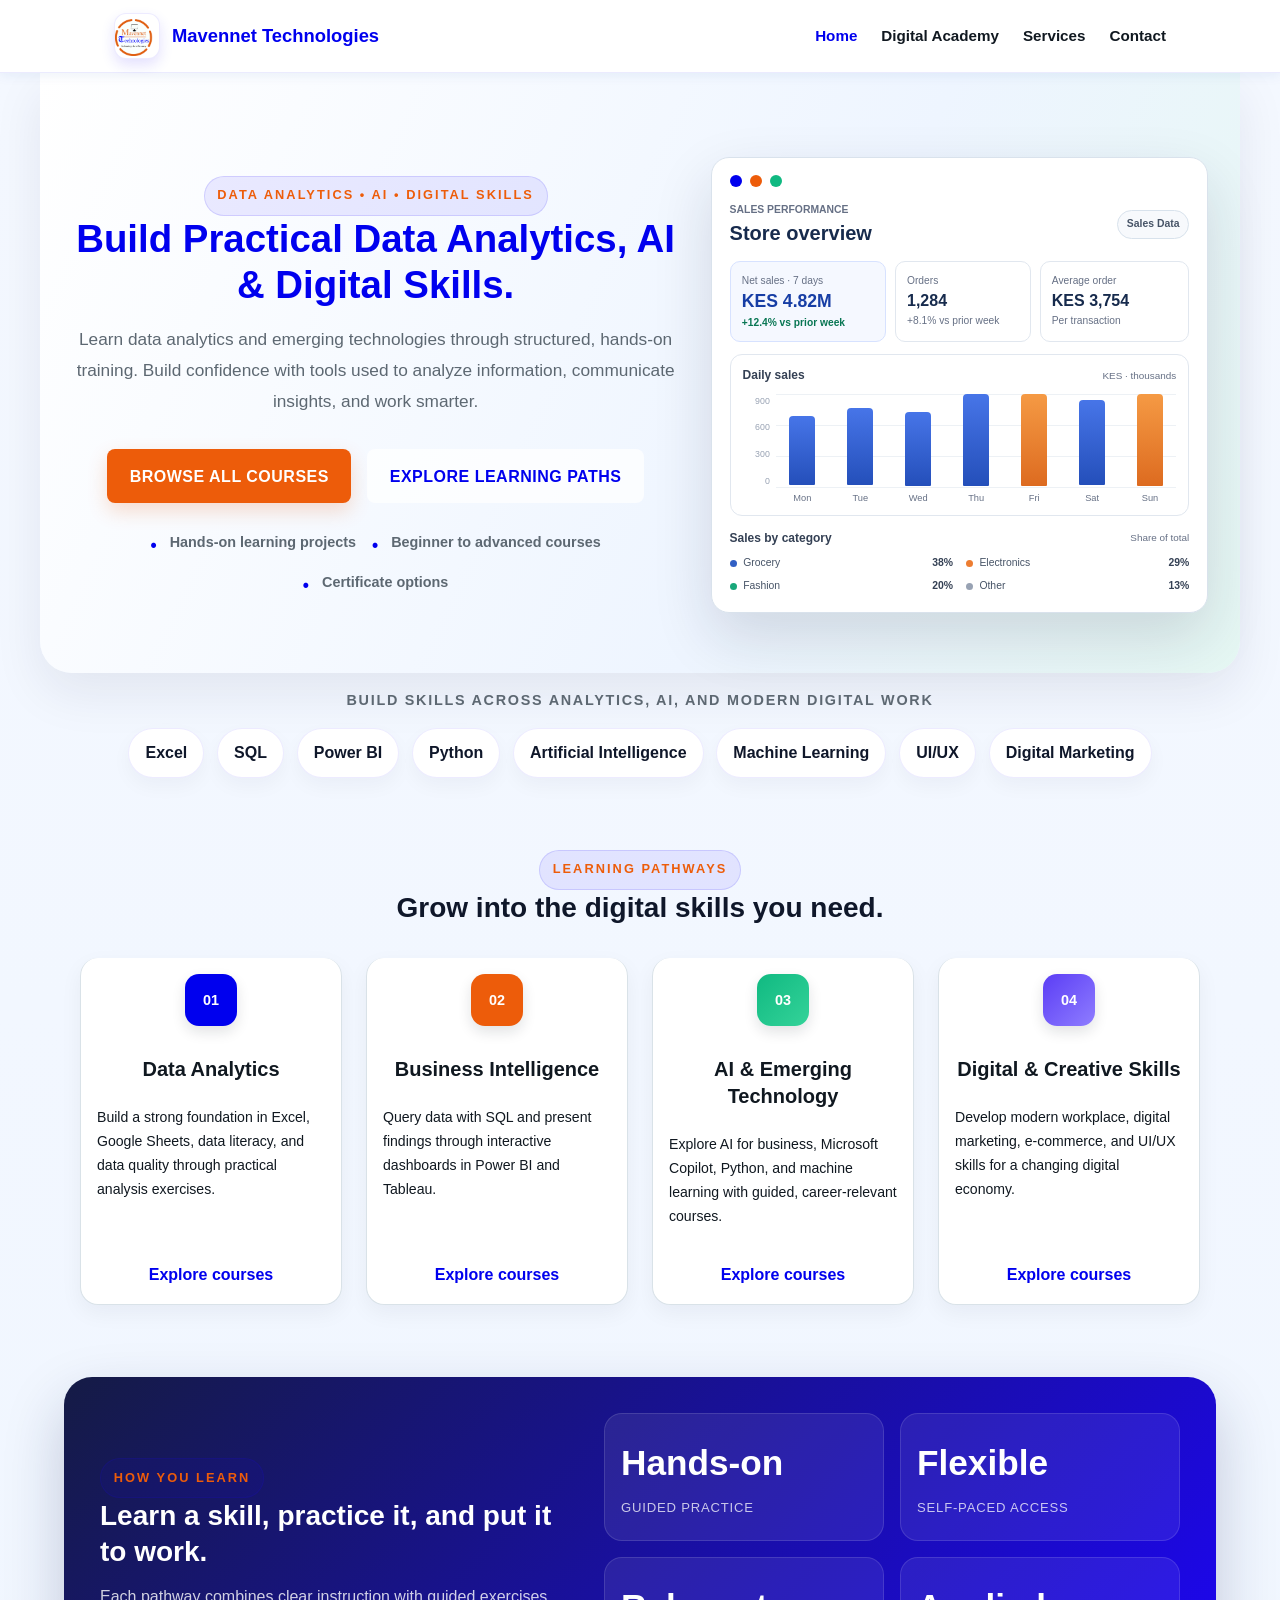
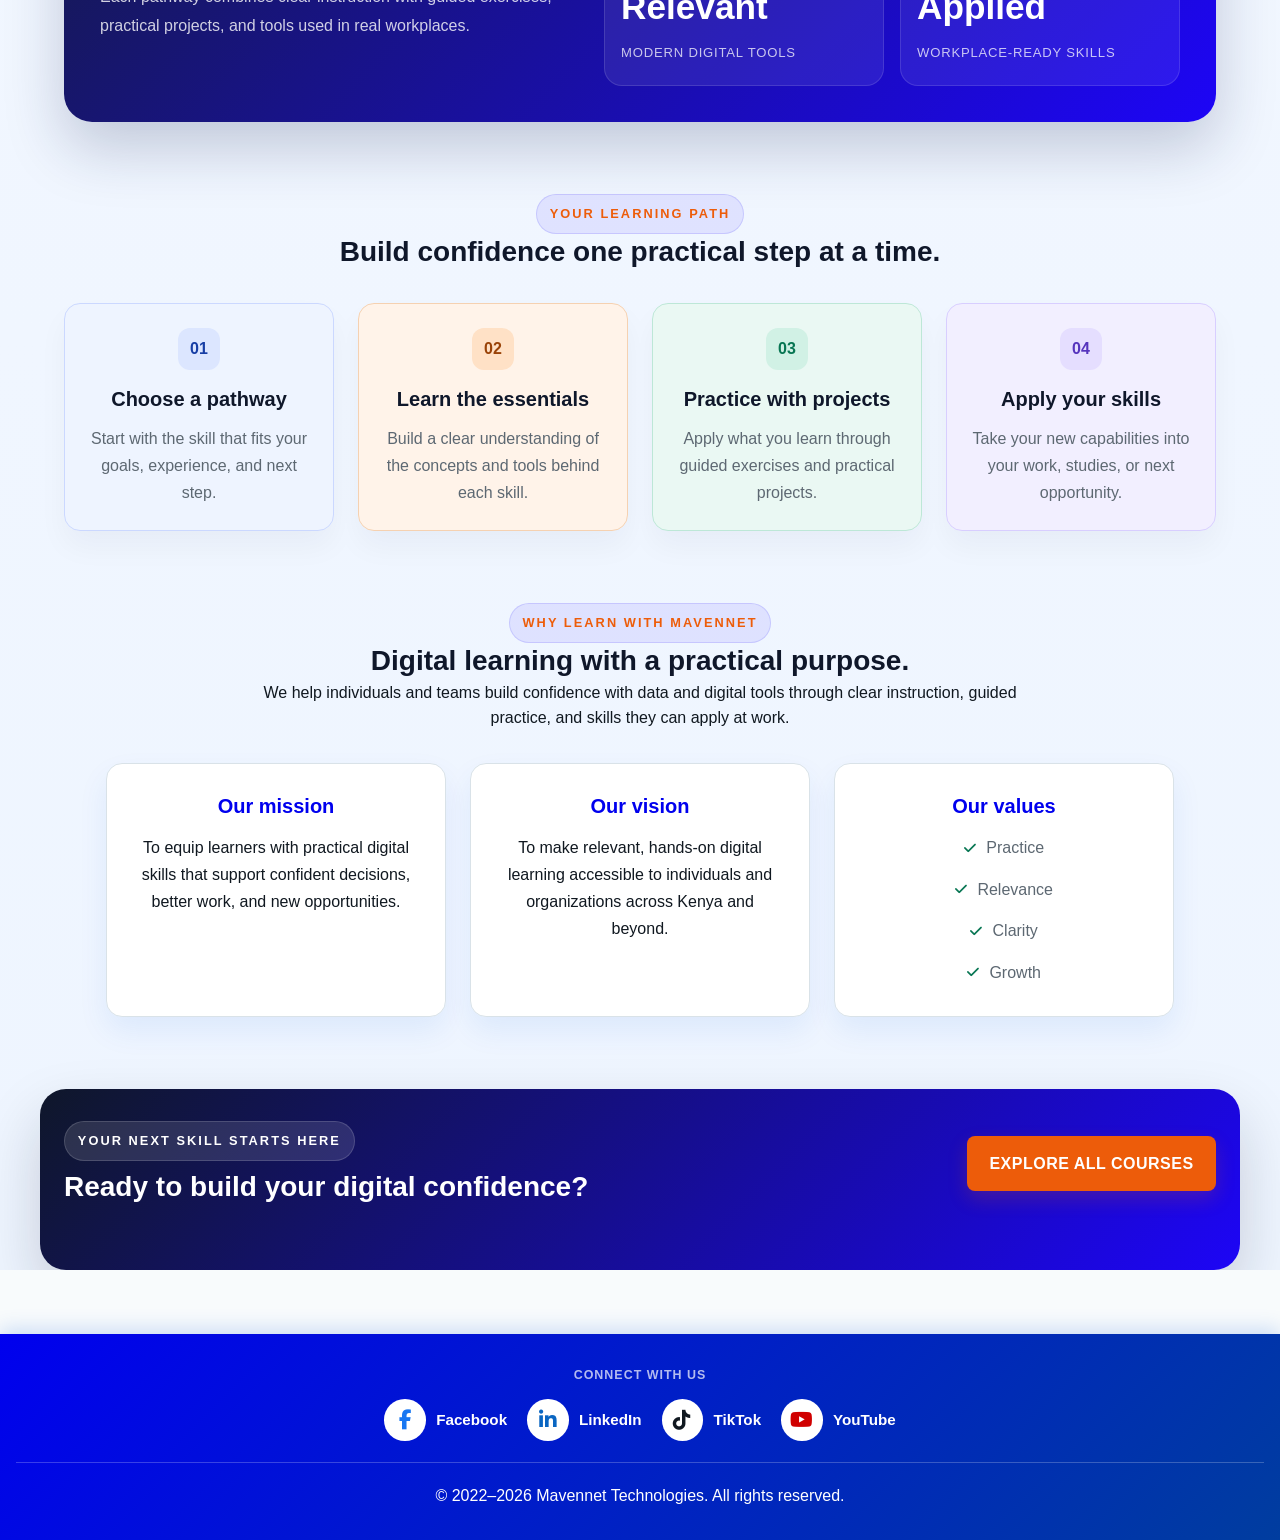
==== commit 6dee44d4: "layout updates and content updates on various pages and removed Services pages" ====
--- a/index.html
+++ b/index.html
@@ -3,14 +3,45 @@
 <head>
   <meta charset="UTF-8" />
   <meta name="viewport" content="width=device-width, initial-scale=1.0" />
-  <meta name="description" content="Mavennet Technologies helps businesses grow with data analytics, digital strategy, training, and custom design solutions." />
+  <meta name="description" content="Build practical data analytics and emerging digital skills with hands-on training in Excel, SQL, Power BI, Python, AI, and more from Mavennet Technologies." />
   <meta name="theme-color" content="#1d05f6" />
-  <title>Mavennet Technologies | Data & Digital Innovation</title>
+  <link rel="canonical" href="https://patrickkimathi.github.io/Mavennet-Technologies/" />
+  <meta property="og:type" content="website" />
+  <meta property="og:site_name" content="Mavennet Technologies" />
+  <meta property="og:title" content="Mavennet Technologies | Data Analytics & Digital Skills Training" />
+  <meta property="og:description" content="Build practical data analytics and emerging digital skills with hands-on training in Excel, SQL, Power BI, Python, and AI." />
+  <meta property="og:url" content="https://patrickkimathi.github.io/Mavennet-Technologies/" />
+  <meta property="og:image" content="https://patrickkimathi.github.io/Mavennet-Technologies/images/DATA%20SKILLS%20EXCEL%20GOOGLE%20SHEETS%20POWER%20BI.png" />
+  <meta property="og:image:alt" content="Mavennet Technologies data skills training in Excel, Google Sheets, Power BI, SQL, and Python" />
+  <meta name="twitter:card" content="summary_large_image" />
+  <meta name="twitter:title" content="Mavennet Technologies | Data Analytics & Digital Skills Training" />
+  <meta name="twitter:description" content="Build practical data analytics and emerging digital skills with hands-on training." />
+  <meta name="twitter:image" content="https://patrickkimathi.github.io/Mavennet-Technologies/images/DATA%20SKILLS%20EXCEL%20GOOGLE%20SHEETS%20POWER%20BI.png" />
+  <title>Mavennet Technologies | Data Analytics & Digital Skills Training</title>
+  <script type="application/ld+json">
+    {
+      "@context": "https://schema.org",
+      "@type": "Organization",
+      "name": "Mavennet Technologies",
+      "url": "https://patrickkimathi.github.io/Mavennet-Technologies/",
+      "logo": "https://patrickkimathi.github.io/Mavennet-Technologies/images/Mavennet%20Technologies%20Logo.png",
+      "email": "mavennetech@gmail.com",
+      "areaServed": "East Africa",
+      "knowsAbout": ["Data analytics", "Business intelligence", "Digital skills training", "Artificial intelligence"],
+      "sameAs": [
+        "https://www.facebook.com/profile.php?id=100037748263947",
+        "https://www.linkedin.com/in/patkariuki/",
+        "https://www.tiktok.com/@mavennettech",
+        "https://www.youtube.com/@MavennetTechnologies"
+      ]
+    }
+  </script>
   <link rel="stylesheet" href="css/style.css" />
   <link rel="stylesheet" href="https://cdnjs.cloudflare.com/ajax/libs/font-awesome/6.5.2/css/all.min.css" />
   <script defer src="js/script.js"></script>
 </head>
 <body>
+  <a class="skip-link" href="#main-content">Skip to main content</a>
   <!-- ===== Header ===== -->
   <header>
   <nav class="navbar">
@@ -19,9 +50,11 @@
       <span>Mavennet Technologies</span>
     </a>
     <ul class="nav-links">
-      <li><a href="index.html" class="active">Home</a></li><li><a href="about.html">About</a></li><li><a href="training-services.html">Digital Skills</a></li>
+      <li><a href="index.html" class="active">Home</a></li>
+      <li><a href="training-services.html">Digital Academy</a></li>
+    
       <li><a href="e-citizen-services.html">Services</a></li>
-      <li><a href="contact.html">Contact</a></li><li><a href="blog.html">Blog</a></li>
+      <li><a href="contact.html">Contact</a></li>
     </ul>
     <!-- Hamburger icon -->
     <div class="menu-toggle">&#9776;</div>
@@ -29,26 +62,26 @@
 </header>
 
   <!-- ===== Hero Section ===== -->
-  <main class="home-page">
+  <main class="home-page" id="main-content" tabindex="-1">
     <section class="home-hero home-hero-animated">
       <div class="home-hero-copy">
-        <span class="eyebrow">Data Strategy • Design • Digital Growth</span>
-        <h1>We turn data into actionable insights.</h1>
+        <span class="eyebrow">Data Analytics • AI • Digital Skills</span>
+        <h1>Build Practical Data Analytics, AI & Digital Skills.</h1>
         <p>
-          Mavennet Technologies helps businesses make smarter decisions through data insights, digital transformation, creative design, and practical training built for real-world growth.
+          Learn data analytics and emerging technologies through structured, hands-on training. Build confidence with tools used to analyze information, communicate insights, and work smarter.
         </p>
         <div class="hero-buttons">
-          <a href="contact.html" class="btn btn-primary">Start a Conversation</a>
-          <a href="training-services.html" class="btn btn-secondary">Explore Our Courses</a>
+          <a href="training-services.html" class="btn btn-primary">Browse All Courses</a>
+          <a href="#pathways" class="btn btn-secondary">Explore Learning Paths</a>
         </div>
         <ul class="hero-trust">
-          <li>250+ clients supported</li>
-          <li>120+ projects delivered</li>
-          <li>24/7 business support</li>
+          <li>Hands-on learning projects</li>
+          <li>Beginner to advanced courses</li>
+          <li>Certificate options</li>
         </ul>
       </div>
 
-      <div class="home-hero-visual" aria-label="Business dashboard preview">
+      <div class="home-hero-visual" aria-label="Illustrative retail sales dashboard">
         <div class="dashboard-card">
           <div class="dashboard-topbar">
             <span class="dot blue"></span>
@@ -56,118 +89,147 @@
             <span class="dot green"></span>
           </div>
 
-          <div class="dashboard-summary">
+          <div class="retail-dashboard-heading">
             <div>
-              <p>Revenue Growth</p>
-              <h3>+38.4%</h3>
-            </div>
-            <span class="trend positive">▲ 12.7%</span>
-          </div>
-
-          <div class="mini-stats">
-            <div class="mini-stat">
-              <span>Revenue</span>
-              <strong>KES 4.8M</strong>
-            </div>
-            <div class="mini-stat accent">
-              <span>Pipeline</span>
-              <strong>87%</strong>
-            </div>
-          </div>
-
-          <div class="chart-bars" aria-hidden="true">
-            <span style="height: 46%"></span>
-            <span style="height: 59%"></span>
-            <span style="height: 72%"></span>
-            <span style="height: 66%"></span>
-            <span style="height: 83%"></span>
-            <span style="height: 96%"></span>
-            <span style="height: 88%"></span>
-          </div>
-
-          <div class="dashboard-footer">
-            <div>
-              <small>Insights</small>
-              <strong>Data-driven decisions</strong>
-            </div>
-            <div class="pill">Live</div>
-          </div>
-        </div>
-
-        <div class="floating-badge badge-one">+38% Efficiency</div>
-        <!-- <div class="floating-badge badge-two">Strategy-led</div> -->
+              <p>SALES PERFORMANCE</p>
+              <h3>Store overview</h3>
+            </div>
+            <span class="dashboard-sample">Sales Data</span>
+            </span>
+          </div>
+
+          <div class="retail-kpis">
+            <div class="retail-kpi retail-kpi-sales">
+              <span>Net sales · 7 days</span>
+              <strong>KES 4.82M</strong>
+              <small>+12.4% vs prior week</small>
+            </div>
+            <div class="retail-kpi">
+              <span>Orders</span>
+              <strong>1,284</strong>
+              <small>+8.1% vs prior week</small>
+            </div>
+            <div class="retail-kpi">
+              <span>Average order</span>
+              <strong>KES 3,754</strong>
+              <small>Per transaction</small>
+            </div>
+          </div>
+
+          <section class="retail-chart-panel" aria-labelledby="retail-chart-title">
+            <div class="retail-chart-heading">
+              <strong id="retail-chart-title">Daily sales</strong>
+              <span>KES · thousands</span>
+            </div>
+            <div class="retail-chart" role="img" aria-label="Seven-day sales: Monday 560 thousand, Tuesday 620 thousand, Wednesday 590 thousand, Thursday 740 thousand, Friday 810 thousand, Saturday 680 thousand, Sunday 820 thousand Kenyan shillings">
+              <div class="retail-chart-axis" aria-hidden="true">
+                <span>900</span><span>600</span><span>300</span><span>0</span>
+              </div>
+              <div class="retail-chart-plot">
+                <div class="retail-chart-gridlines" aria-hidden="true"><span></span><span></span><span></span><span></span></div>
+                <div class="retail-chart-bars" aria-hidden="true">
+                  <div class="retail-chart-column"><span style="--bar-height: 62%"></span><small>Mon</small></div>
+                  <div class="retail-chart-column"><span style="--bar-height: 69%"></span><small>Tue</small></div>
+                  <div class="retail-chart-column"><span style="--bar-height: 66%"></span><small>Wed</small></div>
+                  <div class="retail-chart-column"><span style="--bar-height: 82%"></span><small>Thu</small></div>
+                  <div class="retail-chart-column"><span style="--bar-height: 90%"></span><small>Fri</small></div>
+                  <div class="retail-chart-column"><span style="--bar-height: 76%"></span><small>Sat</small></div>
+                  <div class="retail-chart-column"><span style="--bar-height: 91%"></span><small>Sun</small></div>
+                </div>
+              </div>
+            </div>
+          </section>
+
+          <div class="retail-category-section">
+            <div class="retail-category-heading">
+              <strong>Sales by category</strong>
+              <span>Share of total</span>
+            </div>
+            <div class="retail-category-grid">
+              <span><i class="category-dot grocery"></i>Grocery <strong>38%</strong></span>
+              <span><i class="category-dot electronics"></i>Electronics <strong>29%</strong></span>
+              <span><i class="category-dot fashion"></i>Fashion <strong>20%</strong></span>
+              <span><i class="category-dot other"></i>Other <strong>13%</strong></span>
+            </div>
+          </div>
       </div>
     </section>
 
     <section class="brand-strip" data-reveal>
-      <p>Trusted for analytics, design, training, and digital execution</p>
+      <p>Build skills across analytics, AI, and modern digital work</p>
       <div class="brand-tags signal-track">
-        <span>Analytics</span>
-        <span>Strategy</span>
-        <span>Automation</span>
-        <span>Training</span>
-        <span>Brand Design</span>
-        <span>Reporting</span>
-      </div>
-    </section>
-
-    <section class="solutions-section" data-reveal>
+        <span>Excel</span>
+        <span>SQL</span>
+        <span>Power BI</span>
+        <span>Python</span>
+        <span>Artificial Intelligence</span>
+        <span>Machine Learning</span>
+        <span>UI/UX</span>
+        <span>Digital Marketing</span>
+      </div>
+    </section>
+
+    <section class="solutions-section" id="pathways" tabindex="-1" data-reveal>
       <div class="section-heading">
-        <span class="eyebrow">What we do</span>
-        <h2>Practical solutions that move businesses forward.</h2>
+        <span class="eyebrow">Learning pathways</span>
+        <h2>Grow into the digital skills you need.</h2>
       </div>
 
       <div class="service-grid stagger-grid">
-        <article class="service-card">
+        <a class="service-card pathway-card" href="training-services.html?pathway=data-analytics#courses">
           <div class="icon-box blue">01</div>
           <h3>Data Analytics</h3>
-          <p>We turn raw data into useful insights with dashboards, reporting, data modeling, and KPI tracking.</p>
-        </article>
-
-        <article class="service-card">
+          <p>Build a strong foundation in Excel, Google Sheets, data literacy, and data quality through practical analysis exercises.</p>
+          <span class="pathway-card-action">Explore courses</span>
+        </a>
+
+        <a class="service-card pathway-card" href="training-services.html?pathway=business-intelligence#courses">
           <div class="icon-box orange">02</div>
-          <h3>Business Strategy</h3>
-          <p>We help your team make smarter decisions with clear performance monitoring and digital roadmaps.</p>
-        </article>
-
-        <article class="service-card">
+          <h3>Business Intelligence</h3>
+          <p>Query data with SQL and present findings through interactive dashboards in Power BI and Tableau.</p>
+          <span class="pathway-card-action">Explore courses</span>
+        </a>
+
+        <a class="service-card pathway-card" href="training-services.html?pathway=ai-emerging#courses">
           <div class="icon-box green">03</div>
-          <h3>Design & Branding</h3>
-          <p>From visual identity to digital campaigns, we create polished experiences that communicate with confidence.</p>
-        </article>
-
-        <article class="service-card">
+          <h3>AI & Emerging Technology</h3>
+          <p>Explore AI for business, Microsoft Copilot, Python, and machine learning with guided, career-relevant courses.</p>
+          <span class="pathway-card-action">Explore courses</span>
+        </a>
+
+        <a class="service-card pathway-card" href="training-services.html?pathway=digital-creative#courses">
           <div class="icon-box purple">04</div>
-          <h3>Skills Training</h3>
-          <p>We deliver practical learning programs that equip teams with relevant skills in Excel, SQL, Power BI, and Python.</p>
-        </article>
+          <h3>Digital & Creative Skills</h3>
+          <p>Develop modern workplace, digital marketing, e-commerce, and UI/UX skills for a changing digital economy.</p>
+          <span class="pathway-card-action">Explore courses</span>
+        </a>
       </div>
     </section>
 
     <section class="results-section" data-reveal>
       <div class="results-panel">
         <div class="results-copy">
-          <span class="eyebrow">Why choose us</span>
-          <h2>Built for clarity, execution, and measurable impact.</h2>
-          <p>We combine technical expertise with business understanding so every solution is practical, scalable, and aligned to your goals.</p>
+          <span class="eyebrow">How you learn</span>
+          <h2>Learn a skill, practice it, and put it to work.</h2>
+          <p>Each pathway combines clear instruction with guided exercises, practical projects, and tools used in real workplaces.</p>
         </div>
 
         <div class="stats-grid">
           <div class="stat-box">
-            <strong>250+</strong>
-            <span>clients served</span>
+            <strong>Hands-on</strong>
+            <span>guided practice</span>
           </div>
           <div class="stat-box">
-            <strong>120+</strong>
-            <span>projects completed</span>
+            <strong>Flexible</strong>
+            <span>self-paced access</span>
           </div>
           <div class="stat-box">
-            <strong>18</strong>
-            <span>active initiatives</span>
+            <strong>Relevant</strong>
+            <span>modern digital tools</span>
           </div>
           <div class="stat-box">
-            <strong>96%</strong>
-            <span>client satisfaction</span>
+            <strong>Applied</strong>
+            <span>workplace-ready skills</span>
           </div>
         </div>
       </div>
@@ -175,40 +237,69 @@
 
     <section class="process-section" data-reveal>
       <div class="section-heading">
-        <span class="eyebrow">Our process</span>
-        <h2>A simple path from challenge to clarity.</h2>
+        <span class="eyebrow">Your learning path</span>
+        <h2>Build confidence one practical step at a time.</h2>
       </div>
 
       <div class="process-grid stagger-grid">
-        <div class="process-step">
+        <div class="process-step learning-step learning-step-one">
           <span>01</span>
-          <h3>Discover</h3>
-          <p>We learn your goals, challenges, and opportunities before making recommendations.</p>
-        </div>
-        <div class="process-step">
+          <h3>Choose a pathway</h3>
+          <p>Start with the skill that fits your goals, experience, and next step.</p>
+        </div>
+        <div class="process-step learning-step learning-step-two">
           <span>02</span>
-          <h3>Design</h3>
-          <p>We shape a clear solution roadmap tailored to your business needs and timeline.</p>
-        </div>
-        <div class="process-step">
+          <h3>Learn the essentials</h3>
+          <p>Build a clear understanding of the concepts and tools behind each skill.</p>
+        </div>
+        <div class="process-step learning-step learning-step-three">
           <span>03</span>
-          <h3>Build</h3>
-          <p>We execute with precision, using the right tools, systems, and design thinking.</p>
-        </div>
-        <div class="process-step">
+          <h3>Practice with projects</h3>
+          <p>Apply what you learn through guided exercises and practical projects.</p>
+        </div>
+        <div class="process-step learning-step learning-step-four">
           <span>04</span>
-          <h3>Scale</h3>
-          <p>We help you measure outcomes and turn insights into long-term business value.</p>
-        </div>
+          <h3>Apply your skills</h3>
+          <p>Take your new capabilities into your work, studies, or next opportunity.</p>
+        </div>
+      </div>
+    </section>
+
+    <section class="about-values" id="about" tabindex="-1" data-reveal>
+      <div class="section-heading">
+        <span class="eyebrow">Why learn with Mavennet</span>
+        <h2>Digital learning with a practical purpose.</h2>
+        <p>We help individuals and teams build confidence with data and digital tools through clear instruction, guided practice, and skills they can apply at work.</p>
+      </div>
+
+      <div class="values-section stagger-grid">
+        <article class="value-card about-value-mission">
+          <h3>Our mission</h3>
+          <p>To equip learners with practical digital skills that support confident decisions, better work, and new opportunities.</p>
+        </article>
+        <article class="value-card about-value-vision">
+          <h3>Our vision</h3>
+          <p>To make relevant, hands-on digital learning accessible to 
+            individuals and organizations across Kenya and beyond.</p>
+        </article>
+        <article class="value-card about-value-values">
+          <h3>Our values</h3>
+          <ul>
+            <li><i class="fa-solid fa-check" aria-hidden="true"></i><span>Practice</span></li>
+            <li><i class="fa-solid fa-check" aria-hidden="true"></i><span>Relevance</span></li>
+            <li><i class="fa-solid fa-check" aria-hidden="true"></i><span>Clarity</span></li>
+            <li><i class="fa-solid fa-check" aria-hidden="true"></i><span>Growth</span></li>
+          </ul>
+        </article>
       </div>
     </section>
 
     <section class="cta-banner" data-reveal>
       <div>
-        <span class="eyebrow light">Let’s build your next win</span>
-        <h2>Need a digital partner that understands growth?</h2>
-      </div>
-      <a href="contact.html" class="btn btn-primary">Start a Conversation</a>
+        <span class="eyebrow light">Your next skill starts here</span>
+        <h2>Ready to build your digital confidence?</h2>
+      </div>
+      <a href="training-services.html" class="btn btn-primary">Explore All Courses</a>
     </section>
   </main>
   
@@ -220,9 +311,7 @@
       <a class="social-facebook" href="https://www.facebook.com/profile.php?id=100037748263947" target="_blank" rel="noopener"><i class="fa-brands fa-facebook-f" aria-hidden="true"></i><span>Facebook</span></a>
       <a class="social-linkedin" href="https://www.linkedin.com/in/patkariuki/" target="_blank" rel="noopener"><i class="fa-brands fa-linkedin-in" aria-hidden="true"></i><span>LinkedIn</span></a>
       <a class="social-tiktok" href="https://www.tiktok.com/@mavennettech" target="_blank" rel="noopener"><i class="fa-brands fa-tiktok" aria-hidden="true"></i><span>TikTok</span></a>
-      <a class="social-x" href="https://x.com/patk_kariuki" target="_blank" rel="noopener"><i class="fa-brands fa-x-twitter" aria-hidden="true"></i><span>X</span></a>
       <a class="social-youtube" href="https://www.youtube.com/@MavennetTechnologies" target="_blank" rel="noopener"><i class="fa-brands fa-youtube" aria-hidden="true"></i><span>YouTube</span></a>
-      <a class="social-instagram" href="https://www.instagram.com/pkariuki2/" target="_blank" rel="noopener"><i class="fa-brands fa-instagram" aria-hidden="true"></i><span>Instagram</span></a>
     </nav>
     <p>&copy; 2022&ndash;2026 Mavennet Technologies. All rights reserved.</p>
   </footer>
--- a/css/style.css
+++ b/css/style.css
@@ -3,10 +3,18 @@
   margin: 0;
   padding: 0;
   box-sizing: border-box;
-  font-family: "Segoe UI", Tahoma, Geneva, Verdana, sans-serif;
+  font-family: var(--font-family-sans);
 }
 
 :root {
+  --font-family-sans: "Segoe UI", Tahoma, Geneva, Verdana, sans-serif;
+  --type-body: 1rem;
+  --type-h1: 2.4rem;
+  --type-h2: 1.75rem;
+  --type-h3: 1.25rem;
+  --type-h4: 1.125rem;
+  --type-h5: 1rem;
+  --type-h6: 0.875rem;
   --primary-color: #0000ee;
   --accent-color: #ed5c0a;
   --body-bg: #f8fbfc;
@@ -23,6 +31,7 @@
 body {
   background: var(--body-bg);
   color: var(--text-color);
+  font-size: var(--type-body);
   line-height: 1.6;
   min-height: 100vh;
   margin: 0;
@@ -442,20 +451,19 @@
 
 .dashboard-card {
   width: min(100%, 520px);
-  background: linear-gradient(180deg, #ffffff 0%, #eef5ff 100%);
-  border: 1px solid rgba(29, 5, 246, 0.08);
-  border-radius: 26px;
-  box-shadow: 0 28px 70px rgba(20, 31, 59, 0.18);
-  padding: 1.25rem;
+  background: #ffffff;
+  border: 1px solid #d9e2ec;
+  border-radius: 18px;
+  box-shadow: 0 24px 60px rgba(20, 31, 59, 0.14);
+  padding: 1.1rem;
   position: relative;
   z-index: 2;
-  animation: dashboardFloat 6s 1.2s ease-in-out infinite;
 }
 
 .dashboard-topbar {
   display: flex;
   gap: 0.5rem;
-  margin-bottom: 1.2rem;
+  margin-bottom: 0.9rem;
 }
 
 .dot {
@@ -468,6 +476,221 @@
 .dot.blue { background: #1d05f6; }
 .dot.orange { background: #ff7a00; }
 .dot.green { background: #10b981; }
+
+.retail-dashboard-heading,
+.retail-chart-heading,
+.retail-category-heading {
+  display: flex;
+  align-items: center;
+  justify-content: space-between;
+  gap: 0.75rem;
+}
+
+.retail-dashboard-heading {
+  margin-bottom: 0.9rem;
+}
+
+.retail-dashboard-heading p {
+  margin-bottom: 0.1rem;
+  color: #667085;
+  font-size: 0.65rem;
+  font-weight: 700;
+}
+
+.retail-dashboard-heading h3 {
+  margin: 0;
+  color: #172b4d;
+}
+
+.dashboard-sample {
+  flex: 0 0 auto;
+  padding: 0.35rem 0.55rem;
+  border: 1px solid #d8e2ec;
+  border-radius: 999px;
+  background: #f7f9fc;
+  color: #475467;
+  font-size: 0.65rem;
+  font-weight: 700;
+}
+
+.retail-kpis {
+  display: grid;
+  grid-template-columns: 1.15fr 1fr 1.1fr;
+  gap: 0.55rem;
+}
+
+.retail-kpi {
+  min-width: 0;
+  padding: 0.7rem;
+  border: 1px solid #e1e7ef;
+  border-radius: 10px;
+  background: #ffffff;
+}
+
+.retail-kpi-sales {
+  border-color: #d7e2ff;
+  background: #f5f8ff;
+}
+
+.retail-kpi > span,
+.retail-kpi > small {
+  display: block;
+  color: #667085;
+  font-size: 0.64rem;
+  line-height: 1.35;
+}
+
+.retail-kpi > strong {
+  display: block;
+  margin: 0.2rem 0;
+  color: #172b4d;
+  font-size: 1rem;
+  line-height: 1.25;
+  white-space: nowrap;
+}
+
+.retail-kpi-sales > strong {
+  color: #173ea5;
+  font-size: 1.1rem;
+}
+
+.retail-kpi-sales > small {
+  color: #087653;
+  font-weight: 700;
+}
+
+.retail-chart-panel {
+  margin-top: 0.75rem;
+  padding: 0.7rem 0.75rem 0.55rem;
+  border: 1px solid #e1e7ef;
+  border-radius: 12px;
+  background: #ffffff;
+}
+
+.retail-chart-heading strong,
+.retail-category-heading strong {
+  color: #344054;
+  font-size: 0.75rem;
+}
+
+.retail-chart-heading > span,
+.retail-category-heading > span {
+  color: #667085;
+  font-size: 0.62rem;
+}
+
+.retail-chart {
+  display: grid;
+  grid-template-columns: 1.7rem minmax(0, 1fr);
+  gap: 0.4rem;
+  margin-top: 0.55rem;
+}
+
+.retail-chart-axis {
+  display: flex;
+  flex-direction: column;
+  justify-content: space-between;
+  height: 112px;
+  padding-bottom: 1.15rem;
+  color: #98a2b3;
+  font-size: 0.55rem;
+  text-align: right;
+}
+
+.retail-chart-plot {
+  position: relative;
+  height: 112px;
+}
+
+.retail-chart-gridlines {
+  position: absolute;
+  inset: 0 0 1.1rem;
+  display: flex;
+  flex-direction: column;
+  justify-content: space-between;
+}
+
+.retail-chart-gridlines span {
+  border-top: 1px solid #edf1f5;
+}
+
+.retail-chart-bars {
+  position: relative;
+  z-index: 1;
+  display: grid;
+  grid-template-columns: repeat(7, minmax(0, 1fr));
+  gap: 0.35rem;
+  height: 100%;
+}
+
+.retail-chart-column {
+  display: flex;
+  min-width: 0;
+  flex-direction: column;
+  align-items: center;
+  justify-content: flex-end;
+}
+
+.retail-chart-column > span {
+  width: min(100%, 1.65rem);
+  height: var(--bar-height);
+  min-height: 0.4rem;
+  border-radius: 4px 4px 1px 1px;
+  background: linear-gradient(180deg, #4775e8, #244fba);
+  transform-origin: bottom;
+  animation: chartRise 0.8s both cubic-bezier(0.2, 0.75, 0.25, 1);
+}
+
+.retail-chart-column:nth-child(5) > span,
+.retail-chart-column:nth-child(7) > span {
+  background: linear-gradient(180deg, #f59a44, #dd6b20);
+}
+
+.retail-chart-column > small {
+  margin-top: 0.35rem;
+  color: #667085;
+  font-size: 0.58rem;
+}
+
+.retail-category-section {
+  margin-top: 0.8rem;
+}
+
+.retail-category-heading {
+  margin-bottom: 0.45rem;
+}
+
+.retail-category-grid {
+  display: grid;
+  grid-template-columns: repeat(2, minmax(0, 1fr));
+  gap: 0.4rem 0.8rem;
+}
+
+.retail-category-grid > span {
+  display: grid;
+  grid-template-columns: 0.5rem minmax(0, 1fr) auto;
+  align-items: center;
+  gap: 0.35rem;
+  min-width: 0;
+  color: #475467;
+  font-size: 0.65rem;
+}
+
+.retail-category-grid strong {
+  color: #344054;
+  font-size: 0.65rem;
+}
+
+.category-dot {
+  width: 0.45rem;
+  height: 0.45rem;
+  border-radius: 50%;
+}
+
+.category-dot.grocery { background: #315fc4; }
+.category-dot.electronics { background: #ed7d31; }
+.category-dot.fashion { background: #18a77a; }
+.category-dot.other { background: #98a2b3; }
 
 .dashboard-summary {
   display: flex;
@@ -560,7 +783,6 @@
 .chart-bars span:nth-child(5) { animation-delay: 1.02s; }
 .chart-bars span:nth-child(6) { animation-delay: 1.1s; }
 .chart-bars span:nth-child(7) { animation-delay: 1.18s; }
-}
 
 .chart-bars span:nth-child(2n) {
   background: linear-gradient(180deg, #ff7a00 0%, #ffae6b 100%);
@@ -722,6 +944,7 @@
   .dashboard-card,
   .about-panel,
   .chart-bars span,
+  .retail-chart-column > span,
   .floating-badge,
   .signal-track,
   [data-reveal],
@@ -892,6 +1115,155 @@
 .process-step p {
   color: var(--muted-text);
   line-height: 1.7;
+}
+
+.home-page .learning-step {
+  flex: 1 1 calc(25% - 1.5rem);
+  max-width: none;
+  min-width: 0;
+  text-align: center;
+  border-radius: 16px;
+}
+
+.home-page .learning-step > span {
+  align-self: center;
+  font-variant-numeric: tabular-nums;
+}
+
+.home-page .learning-step h3 {
+  text-align: center;
+}
+
+.home-page .learning-step-one {
+  background: #eef4ff;
+  border-color: #cbd8ff;
+}
+
+.home-page .learning-step-one > span {
+  background: #dce6ff;
+  color: #173ea5;
+}
+
+.home-page .learning-step-two {
+  background: #fff3e9;
+  border-color: #f5d1b1;
+}
+
+.home-page .learning-step-two > span {
+  background: #ffe1c6;
+  color: #9a4308;
+}
+
+.home-page .learning-step-three {
+  background: #eaf8f3;
+  border-color: #bde7d7;
+}
+
+.home-page .learning-step-three > span {
+  background: #d1f1e5;
+  color: #087653;
+}
+
+.home-page .learning-step-four {
+  background: #f2efff;
+  border-color: #d8ceff;
+}
+
+.home-page .learning-step-four > span {
+  background: #e5deff;
+  color: #5634bd;
+}
+
+.home-page .about-values .value-card {
+  border-radius: 16px;
+  transition: transform 0.2s ease, background-color 0.2s ease, border-color 0.2s ease, box-shadow 0.2s ease;
+}
+
+.home-page .about-values .value-card h3 {
+  transition: color 0.2s ease;
+}
+
+.home-page .about-value-mission:hover {
+  background: #eaf1ff;
+  border-color: #9db8ff;
+  box-shadow: 0 18px 34px rgba(23, 62, 165, 0.16);
+  transform: translateY(-5px);
+}
+
+.home-page .about-value-mission:hover h3 {
+  color: #173ea5;
+}
+
+.home-page .about-value-vision:hover {
+  background: #fff1e5;
+  border-color: #f1bd91;
+  box-shadow: 0 18px 34px rgba(154, 67, 8, 0.14);
+  transform: translateY(-5px);
+}
+
+.home-page .about-value-vision:hover h3 {
+  color: #9a4308;
+}
+
+.home-page .about-value-values:hover {
+  background: #e8f7f1;
+  border-color: #9bd7be;
+  box-shadow: 0 18px 34px rgba(8, 118, 83, 0.14);
+  transform: translateY(-5px);
+}
+
+.home-page .about-value-values:hover h3 {
+  color: #087653;
+}
+
+.home-page .about-value-values ul {
+  display: grid;
+  justify-content: center;
+  gap: 0.8rem;
+  padding: 0;
+  list-style: none;
+}
+
+.home-page .about-value-values li {
+  display: flex;
+  align-items: center;
+  justify-content: center;
+  gap: 0.65rem;
+  margin: 0;
+  padding: 0;
+  text-align: center;
+}
+
+.home-page .about-value-values li::before {
+  content: none;
+}
+
+.home-page .about-value-values li i {
+  color: #087653;
+  font-size: 0.85rem;
+}
+
+.home-page .about-values .value-card:active {
+  transform: translateY(-1px) scale(0.99);
+}
+
+@media (max-width: 1024px) {
+  .home-page .learning-step {
+    flex-basis: calc(50% - 1.5rem);
+  }
+}
+
+@media (max-width: 600px) {
+  .home-page .learning-step {
+    flex-basis: 100%;
+  }
+}
+
+@media (prefers-reduced-motion: reduce) {
+  .home-page .about-values .value-card,
+  .home-page .about-values .value-card h3 {
+    transition: none;
+  }
 }
 
 .cta-banner {
@@ -1797,10 +2169,17 @@
 .contact-card h4 {
   color: var(--primary-color);
   margin-bottom: 0.75rem;
+  text-align: center;
+}
+
+.contact-card h4 i {
+  display: block;
+  margin-bottom: 0.45rem;
 }
 
 .contact-card p {
   color: var(--muted-text);
+  text-align: center;
 }
 
 .metrics-grid {
@@ -4658,8 +5037,14 @@
 
 .training-page .courses-container {
   max-width: 1120px;
-  grid-template-columns: repeat(3, 1fr);
+  grid-template-columns: repeat(2, minmax(0, 1fr));
   gap: 1.25rem;
+}
+
+.training-page .courses-container > .course-card:last-of-type:nth-of-type(odd) {
+  grid-column: 1 / -1;
+  width: calc((100% - 1.25rem) / 2);
+  justify-self: center;
 }
 
 .training-page .course-search-message {
@@ -4717,6 +5102,98 @@
   font-size: 1.12rem;
 }
 
+.training-page .course-title-toggle {
+  display: flex;
+  align-items: flex-start;
+  justify-content: space-between;
+  width: 100%;
+  gap: 0.75rem;
+  padding: 0;
+  border: 0;
+  background: transparent;
+  color: var(--training-ink);
+  font: inherit;
+  font-weight: 700;
+  line-height: 1.35;
+  text-align: left;
+  cursor: pointer;
+}
+
+.training-page .course-title-toggle:hover span,
+.training-page .course-title-toggle:focus-visible span {
+  color: var(--training-accent);
+}
+
+.training-page .course-title-toggle:focus-visible {
+  border-radius: 2px;
+  outline: 2px solid var(--training-accent);
+  outline-offset: 4px;
+}
+
+.training-page .course-title-toggle i {
+  flex: 0 0 auto;
+  margin-top: 0.2rem;
+  color: var(--training-accent);
+  font-size: 0.75rem;
+}
+
+.training-page .course-expanded-details {
+  margin-top: 1rem;
+  padding: 1rem;
+  border: 1px solid #e1e7ef;
+  border-radius: 4px;
+  background: #f8fafc;
+  color: var(--training-muted);
+  font-size: 0.82rem;
+  line-height: 1.55;
+}
+
+.training-page .course-expanded-details[hidden] {
+  display: none;
+}
+
+.training-page .course-expanded-details h4 {
+  margin: 0 0 0.35rem;
+  color: var(--training-ink);
+  font-size: 0.85rem;
+}
+
+.training-page .course-expanded-details > p {
+  margin: 0 0 0.85rem;
+}
+
+.training-page .course-detail-facts {
+  display: grid;
+  grid-template-columns: repeat(2, minmax(0, 1fr));
+  gap: 0.5rem;
+  margin: 0 0 0.9rem;
+}
+
+.training-page .course-detail-facts > div {
+  padding: 0.55rem;
+  border: 1px solid #e1e7ef;
+  border-radius: 4px;
+  background: #ffffff;
+}
+
+.training-page .course-detail-facts dt {
+  color: #667085;
+  font-size: 0.7rem;
+  font-weight: 700;
+}
+
+.training-page .course-detail-facts dd {
+  margin: 0.15rem 0 0;
+  color: var(--training-ink);
+}
+
+.training-page .course-expanded-details > ul {
+  display: grid;
+  gap: 0.3rem;
+  margin: 0 0 0.9rem;
+  padding-left: 1.1rem;
+}
+
 .training-page .course-subtitle,
 .training-page .course-description {
   color: var(--training-muted);
@@ -4827,6 +5304,11 @@
     grid-template-columns: 1fr;
   }
 
+  .training-page .courses-container > .course-card:last-of-type:nth-of-type(odd) {
+    grid-column: auto;
+    width: 100%;
+  }
+
   .training-page .course-card-request .course-footer {
     align-items: center;
   }
@@ -4887,6 +5369,64 @@
   color: #ffffff;
 }
 
+button,
+input,
+select,
+textarea {
+  font-size: var(--type-body);
+  line-height: 1.5;
+}
+
+:root body h1:not([style]) {
+  font-size: var(--type-h1);
+  font-weight: 700;
+  line-height: 1.2;
+  letter-spacing: 0;
+}
+
+:root body h2:not([style]) {
+  font-size: var(--type-h2);
+  font-weight: 700;
+  line-height: 1.3;
+  letter-spacing: 0;
+}
+
+:root body h3:not([style]) {
+  font-size: var(--type-h3);
+  font-weight: 600;
+  line-height: 1.35;
+  letter-spacing: 0;
+}
+
+:root body h4:not([style]) {
+  font-size: var(--type-h4);
+  font-weight: 600;
+  line-height: 1.4;
+  letter-spacing: 0;
+}
+
+:root body h5:not([style]) {
+  font-size: var(--type-h5);
+  font-weight: 600;
+  line-height: 1.4;
+  letter-spacing: 0;
+}
+
+:root body h6:not([style]) {
+  font-size: var(--type-h6);
+  font-weight: 700;
+  line-height: 1.4;
+  letter-spacing: 0;
+}
+
+@media (max-width: 600px) {
+  :root {
+    --type-h1: 2rem;
+    --type-h2: 1.5rem;
+    --type-h3: 1.125rem;
+  }
+}
+
 .dot.orange,
 .icon-box.orange,
 .course-badge,
@@ -4936,71 +5476,59 @@
 .footer-social a {
   display: inline-flex;
   align-items: center;
-  gap: 0.4rem;
-  color: rgba(255, 255, 255, 0.86);
-  font-size: 0.85rem;
+  gap: 0.65rem;
+  min-height: 44px;
+  color: #ffffff;
+  font-size: 0.95rem;
   font-weight: 600;
   text-decoration: none;
-  transition: color 0.2s ease;
-}
-
-.footer-social .social-facebook {
+  transition: color 0.2s ease, transform 0.2s ease;
+}
+
+.footer-social a i {
+  display: grid;
+  width: 2.6rem;
+  height: 2.6rem;
+  place-items: center;
+  border-radius: 50%;
+  background: #ffffff;
+  font-size: 1.25rem;
+  transition: color 0.2s ease, background-color 0.2s ease, transform 0.2s ease;
+}
+
+.footer-social .social-facebook i {
   color: #1877f2;
 }
 
-.footer-social .social-linkedin {
+.footer-social .social-linkedin i {
   color: #0a66c2;
 }
 
-.footer-social .social-tiktok {
-  color: #25f4ee;
-  text-shadow: 1px 0 #fe2c55;
-}
-
-.footer-social .social-x {
-  color: #ffffff;
-}
-
-.footer-social .social-youtube {
-  color: #ff0000;
-}
-
-.footer-social .social-instagram {
-  background: linear-gradient(45deg, #feda75, #fa7e1e, #d62976, #962fbf, #4f5bd5);
-  -webkit-background-clip: text;
-  background-clip: text;
-  color: transparent;
+.footer-social .social-tiktok i {
+  color: #101820;
+}
+
+.footer-social .social-youtube i {
+  color: #d00000;
 }
 
 .footer-social a:hover,
 .footer-social a:focus-visible {
-  text-decoration: underline;
-  text-underline-offset: 0.2rem;
-}
-
-.footer-social .social-facebook:hover,
-.footer-social .social-facebook:focus-visible {
-  color: #4593f5;
-}
-
-.footer-social .social-linkedin:hover,
-.footer-social .social-linkedin:focus-visible {
-  color: #55a7ed;
-}
-
-.footer-social .social-tiktok:hover,
-.footer-social .social-tiktok:focus-visible {
-  color: #7ffff9;
-}
-
-.footer-social .social-youtube:hover,
-.footer-social .social-youtube:focus-visible {
-  color: #ff4d4d;
-}
-
-.footer-social .social-instagram:hover,
-.footer-social .social-instagram:focus-visible {
-  color: #feda75;
+  color: #ffffff;
+  transform: translateY(-2px);
+}
+
+.footer-social a:hover i,
+.footer-social a:focus-visible i {
+  background: var(--brand-orange);
+  color: #ffffff;
+  transform: scale(1.08);
+}
+
+.footer-social a:focus-visible {
+  outline: 2px solid #ffffff;
+  outline-offset: 5px;
+  border-radius: 4px;
 }
 
 .footer-copyright {
@@ -5057,12 +5585,6 @@
   font-weight: 800;
 }
 
-.rating-fieldset legend.required::after {
-  content: " *";
-  color: #dc2626;
-  font-weight: 800;
-}
-
 input:required:invalid,
 select:required:invalid,
 textarea:required:invalid {
@@ -5083,17 +5605,6 @@
   .footer-social a {
     font-size: 0.8rem;
   }
-}
-
-.blog-page {
-  background: linear-gradient(180deg, #f4f8ff 0%, #ffffff 42%, #f8fbfc 100%);
-}
-
-.blog-hero {
-  max-width: 1200px;
-  margin: 0 auto;
-  padding: 4.5rem 1.5rem 3rem;
-  text-align: center;
 }
 
 /* ===== E-Citizen Services Page ===== */
@@ -5157,13 +5668,13 @@
 }
 
 .service-directory {
-  padding: 4rem 1.5rem 5rem;
+  padding: 3rem 1.5rem 4rem;
   background: #ffffff;
 }
 
 .service-section-heading {
   max-width: 1120px;
-  margin: 0 auto 2.5rem;
+  margin: 0 auto 1.75rem;
 }
 
 .service-section-heading h2,
@@ -5184,12 +5695,22 @@
   max-width: 1120px;
   margin: 0 auto;
   display: grid;
-  grid-template-columns: repeat(3, minmax(0, 1fr));
+  grid-template-columns: repeat(2, minmax(0, 1fr));
   gap: 1.25rem;
 }
 
+.service-directory .service-grid > .service-card {
+  width: 100%;
+}
+
+.service-directory .service-grid > .service-card:last-child:nth-child(odd) {
+  grid-column: 1 / -1;
+  width: calc((100% - 1.25rem) / 2);
+  justify-self: center;
+}
+
 .service-card {
-  padding: 1.15rem;
+  padding: 1rem;
   border: 1px solid #d9e2e8;
   border-top: 4px solid var(--service-orange);
   background: #ffffff;
@@ -5254,7 +5775,6 @@
 }
 
 .service-card p {
-  min-height: 5.25rem;
   color: var(--service-muted);
   font-size: 0.88rem;
 }
@@ -5357,179 +5877,6 @@
   color: rgba(255, 255, 255, 0.82);
 }
 
-.reviews-section {
-  max-width: 1120px;
-  margin: 0 auto;
-  padding: 0 1.5rem 4rem;
-}
-
-.reviews-layout {
-  display: grid;
-  grid-template-columns: minmax(280px, 0.85fr) minmax(0, 1.15fr);
-  gap: 1.5rem;
-  align-items: start;
-}
-
-.review-form,
-.approved-reviews,
-.review-verification {
-  padding: 1.5rem;
-  border: 1px solid #d9e2e8;
-  background: #ffffff;
-  box-shadow: 0 8px 22px rgba(16, 24, 32, 0.05);
-}
-
-.review-form {
-  display: grid;
-  gap: 1rem;
-}
-
-.review-form h3,
-.approved-reviews h3 {
-  margin: 0;
-  color: var(--service-ink);
-}
-
-.review-form label,
-.rating-fieldset legend {
-  display: block;
-  margin-bottom: 0.4rem;
-  color: var(--service-ink);
-  font-size: 0.88rem;
-  font-weight: 700;
-}
-
-.review-form input:not([type="radio"]),
-.review-form select,
-.review-form textarea {
-  width: 100%;
-  padding: 0.75rem 0.85rem;
-  border: 1px solid #cdd8df;
-  border-radius: 4px;
-  background: #fbfdff;
-  color: var(--service-ink);
-  font: inherit;
-}
-
-.review-form textarea {
-  resize: vertical;
-}
-
-.rating-fieldset {
-  padding: 0;
-  border: 0;
-}
-
-.rating-options {
-  display: flex;
-  gap: 0.35rem;
-  flex-wrap: wrap;
-}
-
-.rating-options label {
-  margin: 0;
-  padding: 0.45rem 0.6rem;
-  border: 1px solid #cdd8df;
-  border-radius: 4px;
-  cursor: pointer;
-  font-size: 0.78rem;
-}
-
-.rating-options input {
-  margin-right: 0.25rem;
-  accent-color: var(--service-orange);
-}
-
-.review-form-status {
-  min-height: 1.25rem;
-  margin: 0;
-  color: var(--service-blue);
-  font-size: 0.86rem;
-  font-weight: 600;
-}
-
-.review-display {
-  display: grid;
-  gap: 1rem;
-}
-
-.approved-reviews > h3 {
-  margin-bottom: 1rem;
-}
-
-.review-empty,
-.verification-note {
-  margin: 0;
-  color: var(--service-muted);
-  font-size: 0.9rem;
-}
-
-.review-item,
-.pending-review {
-  padding: 1rem 0;
-  border-top: 1px solid #e5ebef;
-}
-
-.review-item:first-child,
-.pending-review:first-child {
-  padding-top: 0;
-  border-top: 0;
-}
-
-.review-meta {
-  display: flex;
-  justify-content: space-between;
-  gap: 1rem;
-  color: var(--service-muted);
-  font-size: 0.8rem;
-}
-
-.review-stars {
-  color: var(--service-orange);
-  letter-spacing: 0.08em;
-}
-
-.review-item p,
-.pending-review p {
-  margin: 0.5rem 0 0;
-  color: var(--service-ink);
-  line-height: 1.6;
-}
-
-.pending-review-actions {
-  display: flex;
-  gap: 0.5rem;
-  margin-top: 0.75rem;
-}
-
-.pending-review-actions button {
-  padding: 0.45rem 0.7rem;
-  border: 1px solid var(--service-blue);
-  border-radius: 4px;
-  background: #ffffff;
-  color: var(--service-blue);
-  cursor: pointer;
-  font: inherit;
-  font-size: 0.78rem;
-  font-weight: 700;
-}
-
-.pending-review-actions button:first-child {
-  background: var(--service-blue);
-  color: #ffffff;
-}
-
-@media (max-width: 700px) {
-  .reviews-section {
-    padding-left: 1rem;
-    padding-right: 1rem;
-  }
-
-  .reviews-layout {
-    grid-template-columns: 1fr;
-  }
-}
-
 @media (max-width: 900px) {
   .services-hero {
     grid-template-columns: 1fr;
@@ -5562,342 +5909,17 @@
     grid-template-columns: 1fr;
   }
 
+  .service-directory .service-grid > .service-card:last-child:nth-child(odd) {
+    grid-column: auto;
+    width: 100%;
+  }
+
   .service-card p {
     min-height: 0;
   }
 }
 
-.blog-hero h1 {
-  max-width: 760px;
-  margin: 0 auto 1rem;
-  color: #0f172a;
-  font-size: clamp(2.4rem, 5vw, 4.5rem);
-  line-height: 1.05;
-}
-
-.blog-hero p {
-  max-width: 620px;
-  margin: 0 auto;
-  color: var(--muted-text);
-  font-size: 1.1rem;
-}
-
-.blog-workspace {
-  max-width: 1200px;
-  margin: 0 auto;
-  padding: 1rem 1.5rem 4rem;
-}
-
-.blog-heading-row,
-.tool-heading {
-  display: flex;
-  align-items: center;
-  justify-content: space-between;
-  gap: 1rem;
-}
-
-.blog-heading-row {
-  margin-bottom: 1.5rem;
-}
-
-.blog-heading-row h2,
-.tool-heading h2,
-.facebook-source h2 {
-  margin: 0;
-  color: #0f172a;
-}
-
-.blog-storage-note {
-  color: var(--muted-text);
-  font-size: 0.85rem;
-}
-
-.blog-auth {
-  display: grid;
-  grid-template-columns: 1fr auto;
-  gap: 1rem 1.5rem;
-  align-items: center;
-  margin-bottom: 1.5rem;
-  padding: 1rem 1.25rem;
-  background: #ffffff;
-  border: 1px solid var(--card-border);
-  border-radius: 14px;
-}
-
-.blog-auth-copy,
-.blog-login-form {
-  display: flex;
-  align-items: center;
-  gap: 0.8rem;
-}
-
-.blog-auth-copy .tool-icon {
-  width: 36px;
-  height: 36px;
-}
-
-.blog-auth h2 {
-  margin: 0;
-  color: #0f172a;
-  font-size: 1rem;
-}
-
-.blog-auth p {
-  margin: 0.15rem 0 0;
-  color: var(--muted-text);
-  font-size: 0.82rem;
-}
-
-.blog-login-form input {
-  width: 220px;
-  border: 1px solid var(--card-border);
-  border-radius: 8px;
-  padding: 0.7rem 0.8rem;
-  font: inherit;
-}
-
-.blog-login-form .btn {
-  margin: 0;
-  padding: 0.7rem 1rem;
-}
-
-.blog-auth-status {
-  grid-column: 1 / -1;
-}
-
-.blog-auth-status:empty {
-  display: none;
-}
-
-.blog-auth-status.is-success {
-  color: #16794a;
-}
-
-.blog-auth-status.is-error {
-  color: #b42318;
-}
-
-.blog-tools {
-  display: grid;
-  grid-template-columns: minmax(0, 760px);
-  gap: 1.5rem;
-  margin-bottom: 2.5rem;
-}
-
-.blog-editor,
-.facebook-source,
-.blog-post-card {
-  background: #ffffff;
-  border: 1px solid var(--card-border);
-  border-radius: 18px;
-  box-shadow: 0 16px 40px rgba(20, 31, 59, 0.07);
-}
-
-.blog-editor {
-  padding: 1.5rem;
-}
-
-.tool-heading {
-  justify-content: flex-start;
-  margin-bottom: 1.25rem;
-}
-
-.tool-heading p {
-  margin: 0.2rem 0 0;
-  color: var(--muted-text);
-  font-size: 0.9rem;
-}
-
-.tool-icon,
-.facebook-source-icon {
-  display: inline-grid;
-  place-items: center;
-  flex: 0 0 auto;
-  width: 42px;
-  height: 42px;
-  border-radius: 12px;
-  color: #ffffff;
-  background: var(--brand-orange);
-}
-
-.blog-post-form {
-  display: grid;
-  gap: 0.65rem;
-}
-
-.blog-post-form label {
-  color: var(--text-color);
-  font-size: 0.85rem;
-  font-weight: 700;
-}
-
-.blog-post-form input,
-.blog-post-form select,
-.blog-post-form textarea {
-  width: 100%;
-  border: 1px solid var(--card-border);
-  border-radius: 8px;
-  padding: 0.8rem 0.9rem;
-  color: var(--text-color);
-  background: #fbfdff;
-  font: inherit;
-}
-
-.blog-post-form textarea {
-  resize: vertical;
-}
-
-.blog-post-form input:focus,
-.blog-post-form select:focus,
-.blog-post-form textarea:focus {
-  outline: 3px solid rgba(29, 5, 246, 0.12);
-  border-color: var(--primary-color);
-}
-
-.blog-form-row {
-  display: grid;
-  grid-template-columns: 1fr 1fr;
-  gap: 1rem;
-}
-
-.blog-form-row > div {
-  display: grid;
-  gap: 0.65rem;
-}
-
-.blog-post-form .btn,
-.facebook-source .btn {
-  width: fit-content;
-  margin-top: 0.5rem;
-}
-
-.facebook-source {
-  display: flex;
-  flex-direction: column;
-  align-items: flex-start;
-  padding: 1.75rem;
-  background: linear-gradient(145deg, #eef5ff 0%, #ffffff 70%);
-}
-
-.facebook-source .eyebrow {
-  margin-top: 1.2rem;
-  color: #1877f2;
-  background: rgba(24, 119, 242, 0.1);
-  border-color: rgba(24, 119, 242, 0.18);
-}
-
-.facebook-source p {
-  margin: 0.9rem 0 0;
-  color: var(--muted-text);
-}
-
-.facebook-source .btn-secondary {
-  border-color: #1877f2;
-  color: #1877f2;
-}
-
-.facebook-source small {
-  margin-top: 1rem;
-  color: var(--muted-text);
-  line-height: 1.6;
-}
-
-.facebook-feed {
-  width: 100%;
-  min-height: 360px;
-  margin-top: 1.25rem;
-  border: 0;
-  background: #ffffff;
-}
-
-.blog-posts-grid {
-  display: grid;
-  grid-template-columns: repeat(3, minmax(0, 1fr));
-  gap: 1.5rem;
-}
-
-.blog-post-card {
-  display: flex;
-  flex-direction: column;
-  padding: 1.5rem;
-}
-
-.blog-post-card .post-meta {
-  display: flex;
-  justify-content: space-between;
-  gap: 0.75rem;
-  margin-bottom: 1rem;
-  color: var(--muted-text);
-  font-size: 0.78rem;
-  font-weight: 700;
-  text-transform: uppercase;
-  letter-spacing: 0.04em;
-}
-
-.blog-post-card h3 {
-  margin: 0 0 0.8rem;
-  color: #0f172a;
-  font-size: 1.35rem;
-  line-height: 1.2;
-}
-
-.blog-post-card .post-excerpt,
-.blog-post-card .post-content {
-  color: var(--muted-text);
-  line-height: 1.75;
-  white-space: pre-line;
-}
-
-.blog-post-card .post-content {
-  display: none;
-  margin-top: 0.8rem;
-}
-
-.blog-post-card.is-expanded .post-content {
-  display: block;
-}
-
-.post-actions {
-  display: flex;
-  align-items: center;
-  gap: 1rem;
-  margin-top: auto;
-  padding-top: 1.25rem;
-}
-
-.post-comments {
-  display: grid;
-  gap: 0.6rem;
-  margin-top: 1rem;
-  padding-top: 1rem;
-  border-top: 1px solid var(--card-border);
-}
-
-.post-comments textarea {
-  width: 100%;
-  min-height: 74px;
-  resize: vertical;
-  border: 1px solid var(--card-border);
-  border-radius: 8px;
-  padding: 0.7rem;
-  font: inherit;
-}
-
-.post-comments textarea:disabled {
-  cursor: not-allowed;
-  background: #f1f5f9;
-}
-
-.post-comment-form {
-  display: grid;
-  gap: 0.6rem;
-}
-
-.post-comment-submit:disabled {
-  cursor: not-allowed;
-  opacity: 0.45;
-}
-
+/* Visually hidden labels remain available to assistive technology. */
 .sr-only {
   position: absolute;
   width: 1px;
@@ -5910,85 +5932,128 @@
   border: 0;
 }
 
-.post-comment-submit {
-  width: fit-content;
-  border: 0;
-  padding: 0;
-  background: transparent;
-  color: var(--primary-color);
-  cursor: pointer;
-  font: inherit;
-  font-size: 0.85rem;
+.skip-link {
+  position: fixed;
+  top: 0.75rem;
+  left: 0.75rem;
+  z-index: 200;
+  padding: 0.7rem 1rem;
+  transform: translateY(-160%);
+  border: 2px solid var(--primary-color);
+  background: #ffffff;
+  color: var(--text-color);
   font-weight: 700;
 }
 
-.post-comment-list {
+html {
+  scroll-behavior: smooth;
+}
+
+.skip-link:focus {
+  transform: translateY(0);
+}
+
+#main-content,
+#pathways,
+#about {
+  scroll-margin-top: 6rem;
+}
+
+.home-page .service-grid {
   display: grid;
-  gap: 0.5rem;
-  margin: 0;
-  padding: 0;
-  list-style: none;
-}
-
-.post-comment-list li {
-  padding: 0.6rem 0.7rem;
-  border-left: 3px solid var(--brand-orange);
-  background: #f8fafc;
-  color: var(--muted-text);
-  font-size: 0.85rem;
-}
-
-.post-read-more,
-.post-delete {
-  border: 0;
-  padding: 0;
-  background: transparent;
-  color: var(--primary-color);
-  cursor: pointer;
-  font: inherit;
-  font-size: 0.85rem;
+  grid-template-columns: repeat(4, minmax(0, 1fr));
+  align-items: stretch;
+  gap: 1.5rem;
+}
+
+.home-page .service-grid > * {
+  max-width: none;
+  min-width: 0;
+}
+
+.home-page .service-grid > .pathway-card {
+  width: 100%;
+  height: 100%;
+  border-color: var(--card-border);
+  transition: transform 0.2s ease, border-color 0.2s ease, box-shadow 0.2s ease;
+}
+
+.home-page .pathway-card:hover,
+.home-page .pathway-card:focus-visible {
+  border-color: var(--brand-blue);
+  box-shadow: 0 14px 26px rgba(16, 24, 32, 0.12);
+  transform: translateY(-5px);
+}
+
+.home-page .pathway-card:active {
+  transform: translateY(-1px) scale(0.99);
+}
+
+@media (max-width: 1024px) {
+  .home-page .service-grid {
+    grid-template-columns: repeat(2, minmax(0, 1fr));
+  }
+}
+
+@media (max-width: 600px) {
+  .home-page .service-grid {
+    grid-template-columns: 1fr;
+  }
+}
+
+.pathway-card {
+  display: flex;
+  flex-direction: column;
+  color: inherit;
+  text-decoration: none;
+}
+
+.pathway-card .icon-box {
+  align-self: center;
+  font-variant-numeric: tabular-nums;
+  box-shadow: 0 6px 14px rgba(16, 24, 32, 0.12);
+}
+
+.pathway-card h3 {
+  text-align: center;
+}
+
+.pathway-card:focus-visible {
+  outline: 3px solid var(--brand-blue);
+  outline-offset: 4px;
+}
+
+.pathway-card-action {
+  display: flex;
+  justify-content: center;
+  width: 100%;
+  margin-top: auto;
+  padding-top: 1.2rem;
+  color: var(--brand-blue);
   font-weight: 700;
-}
-
-.post-delete {
-  color: #b42318;
-}
-
-@media (max-width: 820px) {
-  .blog-tools,
-  .blog-posts-grid {
-    grid-template-columns: 1fr;
-  }
-}
-
-@media (max-width: 520px) {
-  .blog-hero,
-  .blog-workspace {
-    padding-left: 1rem;
-    padding-right: 1rem;
-  }
-
-  .blog-heading-row,
-  .blog-form-row {
-    grid-template-columns: 1fr;
-  }
-
-  .blog-heading-row {
-    align-items: flex-start;
-    flex-direction: column;
-  }
-
-  .blog-auth,
-  .blog-login-form {
-    align-items: stretch;
-    flex-direction: column;
-  }
-
-  .blog-auth {
-    display: flex;
-  }
-
-  .blog-login-form input {
-    width: 100%;
-  }
-}
+  text-align: center;
+}
+
+.training-page #courses {
+  scroll-margin-top: 6rem;
+}
+
+.training-page .course-pathway-summary {
+  margin: -0.25rem 0 1rem;
+  color: var(--training-muted);
+  font-size: 0.95rem;
+  text-align: center;
+}
+
+.training-page .course-pathway-summary a {
+  color: var(--training-ink);
+  font-weight: 700;
+  text-decoration: underline;
+  text-underline-offset: 0.15em;
+}
+
+@media (prefers-reduced-motion: reduce) {
+  html {
+    scroll-behavior: auto;
+  }
+}
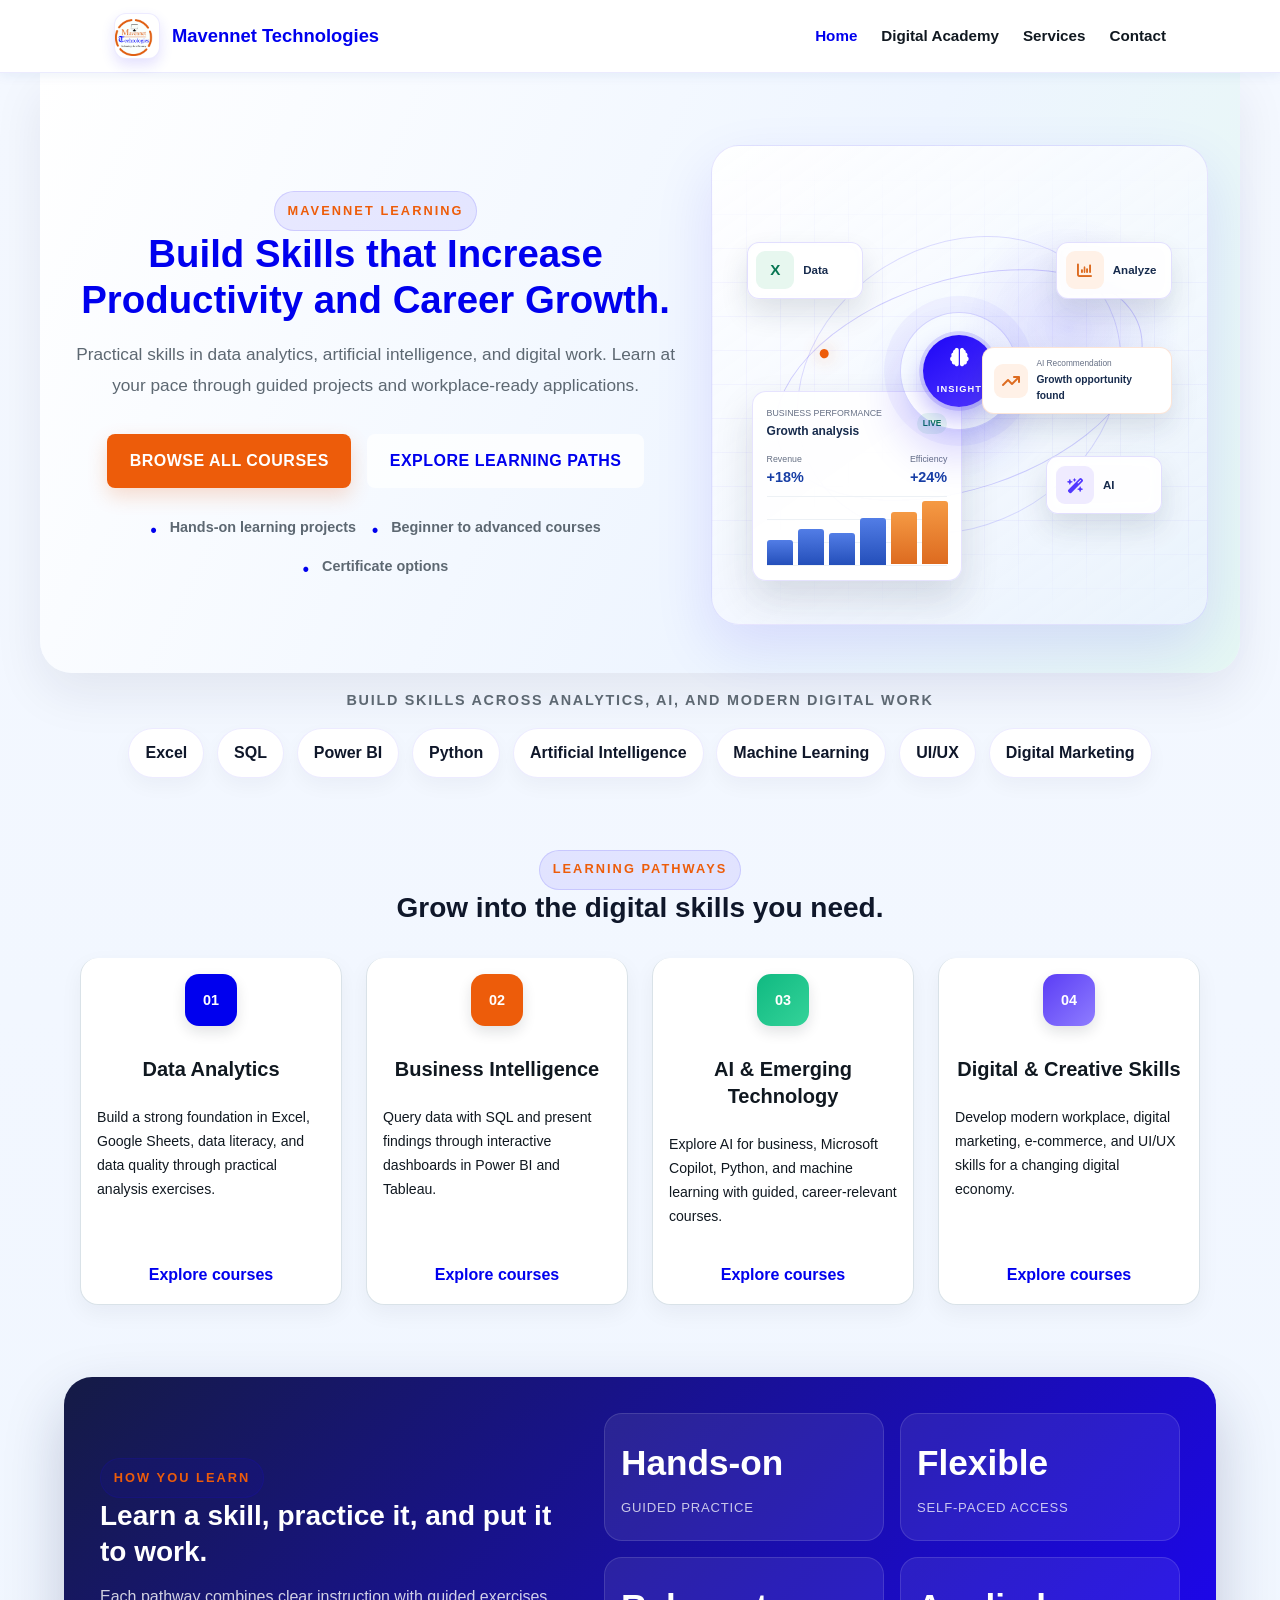
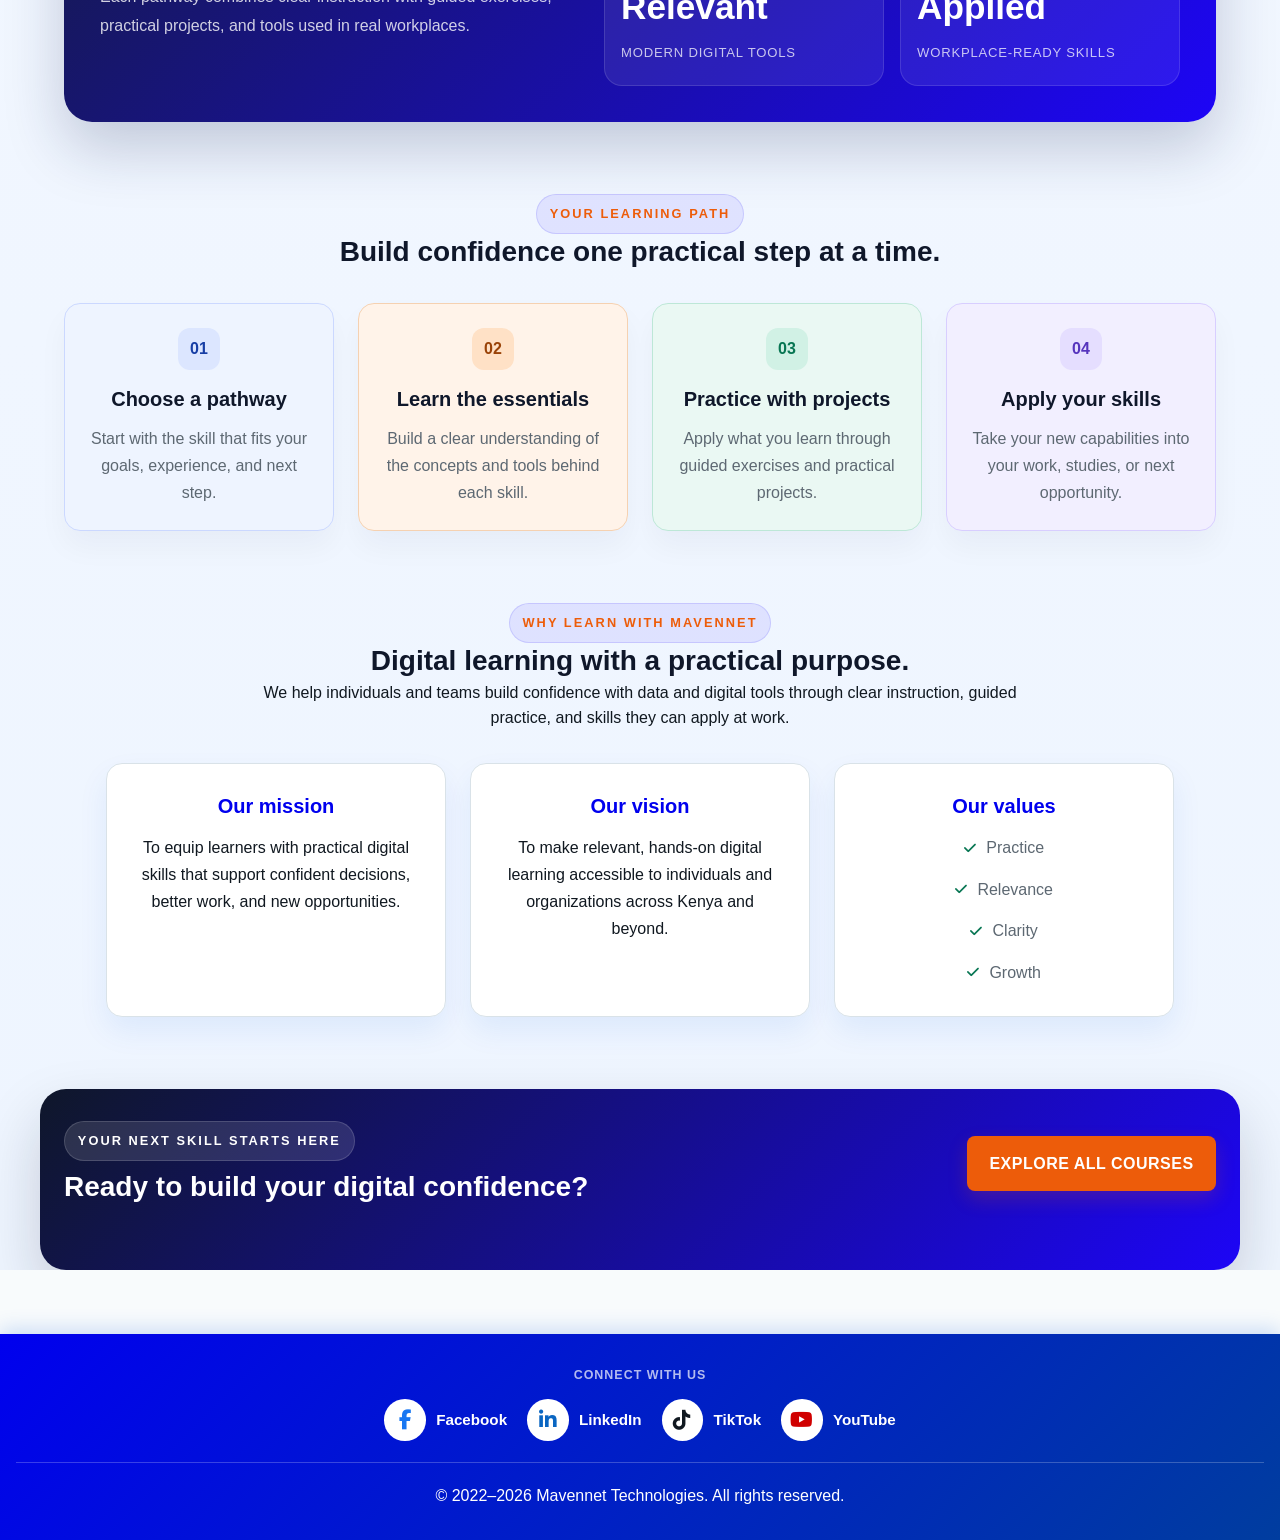
==== commit 288dd46e: "Courses addition and UI UX changes" ====
--- a/index.html
+++ b/index.html
@@ -5,6 +5,7 @@
   <meta name="viewport" content="width=device-width, initial-scale=1.0" />
   <meta name="description" content="Build practical data analytics and emerging digital skills with hands-on training in Excel, SQL, Power BI, Python, AI, and more from Mavennet Technologies." />
   <meta name="theme-color" content="#1d05f6" />
+  <meta name="p:domain_verify" content="9344c456be92e4ecd04cf765d21a1bd2"/>
   <link rel="canonical" href="https://patrickkimathi.github.io/Mavennet-Technologies/" />
   <meta property="og:type" content="website" />
   <meta property="og:site_name" content="Mavennet Technologies" />
@@ -49,7 +50,7 @@
       <img src="images/Mavennet Technologies Logo.png" alt="Mavennet Technologies logo" class="brand-logo" />
       <span>Mavennet Technologies</span>
     </a>
-    <ul class="nav-links">
+    <ul class="nav-links" id="main-navigation">
       <li><a href="index.html" class="active">Home</a></li>
       <li><a href="training-services.html">Digital Academy</a></li>
     
@@ -57,7 +58,9 @@
       <li><a href="contact.html">Contact</a></li>
     </ul>
     <!-- Hamburger icon -->
-    <div class="menu-toggle">&#9776;</div>
+    <button class="menu-toggle" type="button" aria-label="Toggle navigation" aria-controls="main-navigation" aria-expanded="false">
+      <span aria-hidden="true">&#9776;</span>
+    </button>
   </nav>
 </header>
 
@@ -65,10 +68,10 @@
   <main class="home-page" id="main-content" tabindex="-1">
     <section class="home-hero home-hero-animated">
       <div class="home-hero-copy">
-        <span class="eyebrow">Data Analytics • AI • Digital Skills</span>
-        <h1>Build Practical Data Analytics, AI & Digital Skills.</h1>
+        <span class="eyebrow">Mavennet Learning</span>
+        <h1>Build Skills that Increase Productivity and Career Growth.</h1>
         <p>
-          Learn data analytics and emerging technologies through structured, hands-on training. Build confidence with tools used to analyze information, communicate insights, and work smarter.
+          Practical skills in data analytics, artificial intelligence, and digital work. Learn at your pace through guided projects and workplace-ready applications.
         </p>
         <div class="hero-buttons">
           <a href="training-services.html" class="btn btn-primary">Browse All Courses</a>
@@ -81,77 +84,57 @@
         </ul>
       </div>
 
-      <div class="home-hero-visual" aria-label="Illustrative retail sales dashboard">
-        <div class="dashboard-card">
-          <div class="dashboard-topbar">
-            <span class="dot blue"></span>
-            <span class="dot orange"></span>
-            <span class="dot green"></span>
-          </div>
-
-          <div class="retail-dashboard-heading">
+      <div class="home-hero-visual" role="img" aria-label="Animated illustration showing raw data moving through analytics and artificial intelligence into a clear business insight">
+        <div class="motion-grid" aria-hidden="true"></div>
+        <div class="orbit orbit-one" aria-hidden="true"></div>
+        <div class="orbit orbit-two" aria-hidden="true"></div>
+
+        <div class="data-node node-excel" aria-hidden="true">
+          <span class="node-icon">X</span>
+          <span>Data</span>
+        </div>
+        <div class="data-node node-chart" aria-hidden="true">
+          <span class="node-icon"><i class="fa-solid fa-chart-column"></i></span>
+          <span>Analyze</span>
+        </div>
+        <div class="data-node node-ai" aria-hidden="true">
+          <span class="node-icon"><i class="fa-solid fa-wand-magic-sparkles"></i></span>
+          <span>AI</span>
+        </div>
+
+        <div class="insight-orb" aria-hidden="true">
+          <div class="insight-core">
+            <i class="fa-solid fa-brain"></i>
+            <span>INSIGHT</span>
+          </div>
+        </div>
+
+        <div class="analytics-card" aria-hidden="true">
+          <div class="analytics-card-heading">
             <div>
-              <p>SALES PERFORMANCE</p>
-              <h3>Store overview</h3>
+              <small>BUSINESS PERFORMANCE</small>
+              <strong>Growth analysis</strong>
             </div>
-            <span class="dashboard-sample">Sales Data</span>
-            </span>
-          </div>
-
-          <div class="retail-kpis">
-            <div class="retail-kpi retail-kpi-sales">
-              <span>Net sales · 7 days</span>
-              <strong>KES 4.82M</strong>
-              <small>+12.4% vs prior week</small>
-            </div>
-            <div class="retail-kpi">
-              <span>Orders</span>
-              <strong>1,284</strong>
-              <small>+8.1% vs prior week</small>
-            </div>
-            <div class="retail-kpi">
-              <span>Average order</span>
-              <strong>KES 3,754</strong>
-              <small>Per transaction</small>
-            </div>
-          </div>
-
-          <section class="retail-chart-panel" aria-labelledby="retail-chart-title">
-            <div class="retail-chart-heading">
-              <strong id="retail-chart-title">Daily sales</strong>
-              <span>KES · thousands</span>
-            </div>
-            <div class="retail-chart" role="img" aria-label="Seven-day sales: Monday 560 thousand, Tuesday 620 thousand, Wednesday 590 thousand, Thursday 740 thousand, Friday 810 thousand, Saturday 680 thousand, Sunday 820 thousand Kenyan shillings">
-              <div class="retail-chart-axis" aria-hidden="true">
-                <span>900</span><span>600</span><span>300</span><span>0</span>
-              </div>
-              <div class="retail-chart-plot">
-                <div class="retail-chart-gridlines" aria-hidden="true"><span></span><span></span><span></span><span></span></div>
-                <div class="retail-chart-bars" aria-hidden="true">
-                  <div class="retail-chart-column"><span style="--bar-height: 62%"></span><small>Mon</small></div>
-                  <div class="retail-chart-column"><span style="--bar-height: 69%"></span><small>Tue</small></div>
-                  <div class="retail-chart-column"><span style="--bar-height: 66%"></span><small>Wed</small></div>
-                  <div class="retail-chart-column"><span style="--bar-height: 82%"></span><small>Thu</small></div>
-                  <div class="retail-chart-column"><span style="--bar-height: 90%"></span><small>Fri</small></div>
-                  <div class="retail-chart-column"><span style="--bar-height: 76%"></span><small>Sat</small></div>
-                  <div class="retail-chart-column"><span style="--bar-height: 91%"></span><small>Sun</small></div>
-                </div>
-              </div>
-            </div>
-          </section>
-
-          <div class="retail-category-section">
-            <div class="retail-category-heading">
-              <strong>Sales by category</strong>
-              <span>Share of total</span>
-            </div>
-            <div class="retail-category-grid">
-              <span><i class="category-dot grocery"></i>Grocery <strong>38%</strong></span>
-              <span><i class="category-dot electronics"></i>Electronics <strong>29%</strong></span>
-              <span><i class="category-dot fashion"></i>Fashion <strong>20%</strong></span>
-              <span><i class="category-dot other"></i>Other <strong>13%</strong></span>
-            </div>
-          </div>
+            <span>LIVE</span>
+          </div>
+          <div class="analytics-metrics">
+            <div><small>Revenue</small><strong>+18%</strong></div>
+            <div><small>Efficiency</small><strong>+24%</strong></div>
+          </div>
+          <div class="animated-chart">
+            <span style="--height: 36%; --delay: 0.1s"></span>
+            <span style="--height: 52%; --delay: 0.2s"></span>
+            <span style="--height: 47%; --delay: 0.3s"></span>
+            <span style="--height: 68%; --delay: 0.4s"></span>
+            <span style="--height: 76%; --delay: 0.5s"></span>
+            <span style="--height: 92%; --delay: 0.6s"></span>
+          </div>
+        </div>
+
+        <div class="insight-badge" aria-hidden="true">
+          <i class="fa-solid fa-arrow-trend-up"></i>
+          <div><small>AI Recommendation</small><strong>Growth opportunity found</strong></div>
+        </div>
       </div>
     </section>
 
--- a/css/style.css
+++ b/css/style.css
@@ -170,9 +170,22 @@
 
 .menu-toggle {
   display: none;
+  align-items: center;
+  justify-content: center;
+  width: 44px;
+  height: 44px;
+  padding: 0;
+  border: 0;
+  border-radius: 8px;
+  background: transparent;
   font-size: 2rem;
-  color: #fff;
+  color: var(--text-color);
   cursor: pointer;
+}
+
+.menu-toggle:focus-visible {
+  outline: 3px solid var(--primary-color);
+  outline-offset: 3px;
 }
 
 /* ===== Hero Section ===== */
@@ -449,6 +462,300 @@
   animation: heroVisualIn 1s 0.25s both cubic-bezier(0.2, 0.75, 0.25, 1);
 }
 
+.home-hero-visual {
+  isolation: isolate;
+  overflow: hidden;
+  border: 1px solid rgba(29, 5, 246, 0.10);
+  border-radius: 28px;
+  background:
+    radial-gradient(circle at 72% 38%, rgba(29, 5, 246, 0.12), transparent 24%),
+    linear-gradient(145deg, rgba(255, 255, 255, 0.90), rgba(235, 242, 255, 0.74));
+  box-shadow: 0 24px 60px rgba(29, 5, 246, 0.11);
+}
+
+.motion-grid {
+  position: absolute;
+  inset: 0;
+  z-index: -2;
+  opacity: 0.42;
+  background-image:
+    linear-gradient(rgba(29, 5, 246, 0.08) 1px, transparent 1px),
+    linear-gradient(90deg, rgba(29, 5, 246, 0.08) 1px, transparent 1px);
+  background-size: 34px 34px;
+  mask-image: linear-gradient(to bottom, transparent 2%, #000 28%, #000 78%, transparent 100%);
+}
+
+.orbit {
+  position: absolute;
+  z-index: -1;
+  border: 1px solid rgba(29, 5, 246, 0.18);
+  border-radius: 50%;
+  transform: rotate(-18deg);
+}
+
+.orbit::after {
+  content: "";
+  position: absolute;
+  width: 9px;
+  height: 9px;
+  border-radius: 50%;
+  background: var(--accent-color);
+  box-shadow: 0 0 18px rgba(237, 92, 10, 0.48);
+}
+
+.orbit-one {
+  width: 380px;
+  height: 210px;
+  animation: orbitSpin 12s linear infinite;
+}
+
+.orbit-one::after {
+  top: 28px;
+  left: 66px;
+}
+
+.orbit-two {
+  width: 280px;
+  height: 340px;
+  opacity: 0.72;
+  transform: rotate(58deg);
+  animation: orbitSpinReverse 16s linear infinite;
+}
+
+.orbit-two::after {
+  right: 36px;
+  bottom: 48px;
+  background: #0dbaa4;
+  box-shadow: 0 0 18px rgba(13, 186, 164, 0.38);
+}
+
+.insight-orb {
+  position: absolute;
+  left: 50%;
+  top: 47%;
+  z-index: 4;
+  display: grid;
+  width: 118px;
+  height: 118px;
+  place-items: center;
+  transform: translate(-50%, -50%);
+  border: 1px solid rgba(29, 5, 246, 0.16);
+  border-radius: 50%;
+  background:
+    radial-gradient(circle, rgba(255, 255, 255, 0.92) 0 24%, rgba(29, 5, 246, 0.13) 25% 48%, transparent 49%);
+  box-shadow:
+    0 0 0 16px rgba(29, 5, 246, 0.04),
+    0 24px 45px rgba(29, 5, 246, 0.18);
+  animation: insightPulse 3.2s ease-in-out infinite;
+}
+
+.insight-core {
+  display: grid;
+  width: 72px;
+  height: 72px;
+  place-items: center;
+  border-radius: 50%;
+  background: linear-gradient(145deg, #1d05f6, #5137ff);
+  color: #ffffff;
+  box-shadow: 0 12px 25px rgba(29, 5, 246, 0.30);
+}
+
+.insight-core i {
+  font-size: 1.15rem;
+  margin-top: 0.25rem;
+}
+
+.insight-core span {
+  margin-top: -0.35rem;
+  font-size: 0.58rem;
+  font-weight: 800;
+  letter-spacing: 0.12em;
+}
+
+.data-node {
+  position: absolute;
+  z-index: 5;
+  display: grid;
+  grid-template-columns: 38px auto;
+  align-items: center;
+  gap: 0.55rem;
+  min-width: 116px;
+  padding: 0.55rem 0.7rem 0.55rem 0.55rem;
+  border: 1px solid rgba(29, 5, 246, 0.12);
+  border-radius: 12px;
+  background: rgba(255, 255, 255, 0.94);
+  color: #172b4d;
+  box-shadow: 0 14px 28px rgba(20, 31, 59, 0.12);
+  font-size: 0.72rem;
+  font-weight: 800;
+  backdrop-filter: blur(8px);
+}
+
+.node-icon {
+  display: grid;
+  width: 38px;
+  height: 38px;
+  place-items: center;
+  border-radius: 9px;
+  background: #eef3ff;
+  color: var(--primary-color);
+  font-size: 0.95rem;
+}
+
+.node-excel {
+  left: 7%;
+  top: 20%;
+  animation: nodeFloat 4.8s ease-in-out infinite;
+}
+
+.node-excel .node-icon {
+  background: #e7f7ef;
+  color: #087653;
+}
+
+.node-chart {
+  right: 7%;
+  top: 20%;
+  animation: nodeFloat 5.2s 0.4s ease-in-out infinite;
+}
+
+.node-chart .node-icon {
+  background: #fff1e7;
+  color: #dd6b20;
+}
+
+.node-ai {
+  right: 9%;
+  bottom: 23%;
+  animation: nodeFloat 4.6s 0.8s ease-in-out infinite;
+}
+
+.node-ai .node-icon {
+  background: #efebff;
+  color: #5137ff;
+}
+
+.analytics-card {
+  position: absolute;
+  left: 8%;
+  bottom: 9%;
+  z-index: 3;
+  width: 210px;
+  padding: 0.85rem;
+  border: 1px solid rgba(29, 5, 246, 0.11);
+  border-radius: 14px;
+  background: rgba(255, 255, 255, 0.96);
+  box-shadow: 0 18px 38px rgba(20, 31, 59, 0.14);
+  animation: cardReveal 1s 0.55s both ease-out;
+}
+
+.analytics-card-heading,
+.analytics-metrics {
+  display: flex;
+  align-items: center;
+  justify-content: space-between;
+  gap: 0.5rem;
+}
+
+.analytics-card-heading small,
+.analytics-metrics small {
+  display: block;
+  color: #667085;
+  font-size: 0.55rem;
+}
+
+.analytics-card-heading strong {
+  display: block;
+  color: #172b4d;
+  font-size: 0.75rem;
+  margin-top: 0.15rem;
+}
+
+.analytics-card-heading > span {
+  padding: 0.25rem 0.38rem;
+  border-radius: 999px;
+  background: #e8f7f1;
+  color: #087653;
+  font-size: 0.52rem;
+  font-weight: 800;
+}
+
+.analytics-metrics {
+  margin: 0.7rem 0 0.4rem;
+}
+
+.analytics-metrics strong {
+  display: block;
+  color: #173ea5;
+  font-size: 0.9rem;
+}
+
+.animated-chart {
+  display: flex;
+  height: 70px;
+  align-items: flex-end;
+  gap: 0.32rem;
+  border-bottom: 1px solid #edf1f5;
+  background: repeating-linear-gradient(to top, transparent 0 22px, #edf1f5 22px 23px);
+}
+
+.animated-chart span {
+  flex: 1;
+  height: var(--height);
+  border-radius: 3px 3px 0 0;
+  background: linear-gradient(180deg, #527de6, #244fba);
+  transform-origin: bottom;
+  animation: chartRise 1s var(--delay) both cubic-bezier(0.2, 0.75, 0.25, 1);
+}
+
+.animated-chart span:nth-last-child(-n+2) {
+  background: linear-gradient(180deg, #f59a44, #dd6b20);
+}
+
+.insight-badge {
+  position: absolute;
+  right: 7%;
+  top: 42%;
+  z-index: 6;
+  display: flex;
+  align-items: center;
+  gap: 0.55rem;
+  max-width: 190px;
+  padding: 0.55rem 0.65rem;
+  border: 1px solid rgba(237, 92, 10, 0.16);
+  border-radius: 12px;
+  background: #ffffff;
+  box-shadow: 0 14px 28px rgba(20, 31, 59, 0.12);
+  animation: badgeFloat 4.2s ease-in-out infinite;
+}
+
+.insight-badge > i {
+  display: grid;
+  width: 34px;
+  height: 34px;
+  flex: 0 0 34px;
+  place-items: center;
+  border-radius: 9px;
+  background: #fff1e7;
+  color: #dd6b20;
+}
+
+.insight-badge small,
+.insight-badge strong {
+  display: block;
+}
+
+.insight-badge small {
+  color: #667085;
+  font-size: 0.52rem;
+}
+
+.insight-badge strong {
+  color: #172b4d;
+  font-size: 0.64rem;
+  margin-top: 0.12rem;
+}
+
 .dashboard-card {
   width: min(100%, 520px);
   background: #ffffff;
@@ -936,6 +1243,66 @@
   to { transform: translateX(6px); }
 }
 
+@keyframes academyHeroReveal {
+  from { opacity: 0; transform: translateY(24px) scale(0.98); }
+  to { opacity: 1; transform: translateY(0) scale(1); }
+}
+
+@keyframes academyTagPulse {
+  0%, 100% { box-shadow: 0 0 0 0 rgba(255, 154, 69, 0); }
+  50% { box-shadow: 0 0 18px 2px rgba(255, 154, 69, 0.16); }
+}
+
+@keyframes academyGridDrift {
+  from { background-position: 0 0; }
+  to { background-position: 44px 44px; }
+}
+
+@keyframes academyOrbit {
+  from { transform: rotate(0deg); }
+  to { transform: rotate(360deg); }
+}
+
+@keyframes academyOrbitReverse {
+  from { transform: rotate(360deg); }
+  to { transform: rotate(0deg); }
+}
+
+@keyframes academyDataPulse {
+  0%, 100% { opacity: 0.25; transform: scale(0.7); }
+  50% { opacity: 1; transform: scale(1.25); }
+}
+
+@keyframes academyChipFloat {
+  0%, 100% { transform: translateY(0); }
+  50% { transform: translateY(-7px); }
+}
+
+@keyframes orbitSpin {
+  from { transform: rotate(-18deg); }
+  to { transform: rotate(342deg); }
+}
+
+@keyframes orbitSpinReverse {
+  from { transform: rotate(58deg); }
+  to { transform: rotate(-302deg); }
+}
+
+@keyframes insightPulse {
+  0%, 100% { transform: translate(-50%, -50%) scale(1); }
+  50% { transform: translate(-50%, -50%) scale(1.06); }
+}
+
+@keyframes nodeFloat {
+  0%, 100% { transform: translateY(0); }
+  50% { transform: translateY(-8px); }
+}
+
+@keyframes cardReveal {
+  from { opacity: 0; transform: translateY(16px) scale(0.96); }
+  to { opacity: 1; transform: translateY(0) scale(1); }
+}
+
 @media (prefers-reduced-motion: reduce) {
   .home-hero-copy,
   .about-copy,
@@ -946,6 +1313,18 @@
   .chart-bars span,
   .retail-chart-column > span,
   .floating-badge,
+  .orbit,
+  .insight-orb,
+  .data-node,
+  .analytics-card,
+  .insight-badge,
+  .animated-chart span,
+  .academy-motion-grid,
+  .academy-orb,
+  .academy-data-track span,
+  .academy-course-stream span,
+  .training-page .ecommerce-hero .hero-content,
+  .training-page .ecommerce-hero .eyebrow.light,
   .signal-track,
   [data-reveal],
   .stagger-grid > * {
@@ -1316,6 +1695,39 @@
 @media (max-width: 768px) {
   .home-hero {
     padding-top: 2.5rem;
+  }
+
+  .home-hero-visual {
+    min-height: 420px;
+  }
+
+  .orbit-one {
+    width: 310px;
+  }
+
+  .orbit-two {
+    width: 230px;
+  }
+
+  .node-excel {
+    left: 4%;
+  }
+
+  .node-chart {
+    right: 4%;
+  }
+
+  .node-ai {
+    right: 5%;
+  }
+
+  .analytics-card {
+    left: 5%;
+    width: 195px;
+  }
+
+  .insight-badge {
+    right: 4%;
   }
 
   .home-hero-copy h1 {
@@ -1985,7 +2397,7 @@
   }
 
   .menu-toggle {
-    display: block;
+    display: flex;
   }
 
   /* Hero */
@@ -2110,18 +2522,37 @@
   align-items: flex-start;
   gap: 2rem;
   max-width: 1100px;
-  margin: 2rem auto;
-  padding: 0 1rem;
+  margin: 3rem auto;
+  padding: 2rem 1rem;
 }
 
 .contact-hero .hero-text {
   flex: 1 1 360px;
   color: var(--text-color);
+  text-align: left;
+  padding: 2rem 1rem;
 }
 
 .contact-panel {
   flex: 1 1 420px;
   padding: 2rem;
+  border-top: 4px solid var(--primary-color);
+  box-shadow: 0 18px 40px rgba(16, 24, 32, 0.09);
+}
+
+.contact-panel h2 {
+  color: var(--text-color);
+  margin-bottom: 0.25rem;
+}
+
+.required-note {
+  color: var(--muted-text);
+  font-size: 0.85rem;
+  margin-bottom: 1.25rem;
+}
+
+.required-note span {
+  color: #dc2626;
 }
 
 .contact-panel form {
@@ -2129,13 +2560,19 @@
   gap: 1rem;
 }
 
+.form-field {
+  display: grid;
+  gap: 0.45rem;
+}
+
 .contact-panel label {
   color: var(--text-color);
   font-weight: 600;
 }
 
 .contact-panel input,
-.contact-panel textarea {
+.contact-panel textarea,
+.contact-panel select {
   width: 100%;
   background: #f5faff;
   border: 1px solid #c7dcff;
@@ -2144,6 +2581,49 @@
   border-radius: 12px;
 }
 
+.contact-panel select {
+  min-height: 52px;
+}
+
+.contact-panel input:focus-visible,
+.contact-panel textarea:focus-visible,
+.contact-panel select:focus-visible {
+  border-color: var(--primary-color);
+  outline: 3px solid rgba(0, 0, 238, 0.16);
+  outline-offset: 1px;
+}
+
+.contact-panel .is-invalid {
+  border-color: #dc2626;
+  background: #fffafa;
+}
+
+.field-error {
+  min-height: 1.2em;
+  color: #b91c1c;
+  font-size: 0.85rem;
+}
+
+.privacy-note {
+  color: var(--muted-text);
+  font-size: 0.82rem;
+  text-align: center;
+}
+
+.form-status {
+  min-height: 1.5em;
+  text-align: center;
+  font-weight: 700;
+}
+
+.form-status.success {
+  color: #166534;
+}
+
+.form-status.error {
+  color: #b91c1c;
+}
+
 .contact-details {
   max-width: 1100px;
   margin: auto;
@@ -2178,6 +2658,13 @@
 }
 
 .contact-card p {
+  color: var(--muted-text);
+  text-align: center;
+}
+
+.contact-card small {
+  display: block;
+  margin-top: 0.35rem;
   color: var(--muted-text);
   text-align: center;
 }
@@ -2608,10 +3095,36 @@
 .home-hero-copy,
 .about-copy,
 .leadership-copy,
-.contact-hero .hero-text,
 .training-hero .hero-text,
 .ecommerce-hero .hero-content {
   text-align: center;
+}
+
+.contact-hero .hero-text {
+  text-align: left;
+}
+
+.contact-hero .hero-text h1 {
+  margin-left: 0;
+  margin-right: 0;
+  font-size: var(--type-h1);
+}
+
+.contact-hero .hero-text p {
+  margin-left: 0;
+  margin-right: 0;
+  max-width: 520px;
+}
+
+.contact-hero .hero-text .eyebrow {
+  display: inline-block;
+  margin-bottom: 1.25rem;
+  color: var(--primary-color);
+  text-align: left;
+  text-transform: uppercase;
+  letter-spacing: 0.12em;
+  font-size: 0.78rem;
+  font-weight: 800;
 }
 
 .home-hero-copy h1,
@@ -3995,6 +4508,11 @@
   white-space: nowrap;
 }
 
+.course-request-link {
+  text-align: center;
+  text-decoration: none;
+}
+
 .btn-add-cart:hover {
   background: linear-gradient(135deg, #ff8c2d 0%, #ff7a00 100%);
   transform: translateY(-2px);
@@ -4918,6 +5436,21 @@
   text-align: center;
   justify-content: center;
   background: var(--brand-blue);
+  overflow: hidden;
+}
+
+.training-page .ecommerce-hero .hero-content {
+  animation: academyHeroReveal 0.9s 0.12s both cubic-bezier(0.2, 0.75, 0.25, 1);
+}
+
+.training-page .ecommerce-hero .eyebrow.light {
+  animation: academyTagPulse 3.6s ease-in-out infinite;
+}
+
+.training-page .ecommerce-hero .hero-overlay {
+  background:
+    radial-gradient(circle at 50% 50%, rgba(91, 71, 255, 0.18), transparent 34%),
+    linear-gradient(90deg, rgba(8, 8, 76, 0.74), rgba(8, 8, 76, 0.12), rgba(8, 8, 76, 0.74));
 }
 
 .training-page .ecommerce-hero .hero-content {
@@ -4959,29 +5492,233 @@
   font-size: 1rem;
 }
 
+.academy-motion-grid {
+  position: absolute;
+  inset: 0;
+  z-index: 2;
+  opacity: 0.22;
+  background-image:
+    linear-gradient(rgba(255, 255, 255, 0.16) 1px, transparent 1px),
+    linear-gradient(90deg, rgba(255, 255, 255, 0.16) 1px, transparent 1px);
+  background-size: 44px 44px;
+  mask-image: radial-gradient(circle at center, #000 0, transparent 72%);
+  animation: academyGridDrift 14s linear infinite;
+}
+
+.academy-orb {
+  position: absolute;
+  z-index: 2;
+  width: 280px;
+  height: 280px;
+  border: 1px solid rgba(255, 255, 255, 0.16);
+  border-radius: 50%;
+  pointer-events: none;
+}
+
+.academy-orb::before,
+.academy-orb::after {
+  content: "";
+  position: absolute;
+  width: 10px;
+  height: 10px;
+  border-radius: 50%;
+  background: #ff9a45;
+  box-shadow: 0 0 20px rgba(255, 154, 69, 0.8);
+}
+
+.academy-orb::before {
+  top: 18%;
+  left: 8%;
+}
+
+.academy-orb::after {
+  right: 12%;
+  bottom: 18%;
+  background: #57dfc5;
+  box-shadow: 0 0 20px rgba(87, 223, 197, 0.72);
+}
+
+.academy-orb-one {
+  left: -170px;
+  top: -40px;
+  animation: academyOrbit 18s linear infinite;
+}
+
+.academy-orb-two {
+  right: -160px;
+  bottom: -150px;
+  animation: academyOrbitReverse 22s linear infinite;
+}
+
+.academy-data-track {
+  position: absolute;
+  z-index: 2;
+  display: flex;
+  gap: 0.5rem;
+  opacity: 0.54;
+  pointer-events: none;
+}
+
+.academy-data-track span {
+  width: 6px;
+  height: 6px;
+  border-radius: 50%;
+  background: #ffffff;
+  animation: academyDataPulse 2.4s ease-in-out infinite;
+}
+
+.academy-data-track span:nth-child(2) {
+  animation-delay: 0.35s;
+}
+
+.academy-data-track span:nth-child(3) {
+  animation-delay: 0.7s;
+}
+
+.track-one {
+  left: 8%;
+  bottom: 22%;
+  transform: rotate(-18deg);
+}
+
+.track-two {
+  right: 10%;
+  top: 18%;
+  transform: rotate(24deg);
+}
+
+.academy-course-stream {
+  position: absolute;
+  right: 2.5%;
+  bottom: 1.25rem;
+  z-index: 4;
+  display: flex;
+  gap: 0.45rem;
+}
+
+.academy-course-stream span {
+  display: inline-flex;
+  align-items: center;
+  gap: 0.35rem;
+  padding: 0.45rem 0.62rem;
+  border: 1px solid rgba(255, 255, 255, 0.14);
+  border-radius: 999px;
+  background: rgba(8, 8, 76, 0.42);
+  color: rgba(255, 255, 255, 0.86);
+  font-size: 0.68rem;
+  font-weight: 700;
+  backdrop-filter: blur(8px);
+  animation: academyChipFloat 4s ease-in-out infinite;
+}
+
+.academy-course-stream span:nth-child(2) { animation-delay: 0.45s; }
+.academy-course-stream span:nth-child(3) { animation-delay: 0.9s; }
+.academy-course-stream span:nth-child(4) { animation-delay: 1.35s; }
+
 .training-page .academy-spotlight {
-  padding: 3rem 1.5rem 0;
+  padding: 2rem 1.5rem 0;
 }
 
 .training-page .spotlight-card {
+  position: relative;
+  display: grid;
+  grid-template-columns: minmax(0, 1.05fr) minmax(0, 0.95fr);
+  align-items: center;
+  gap: clamp(1.5rem, 4vw, 3.5rem);
   max-width: 1120px;
-  padding: 0 0 2rem;
-  border: 0;
-  border-bottom: 1px solid var(--training-line);
-  border-radius: 0;
-  background: transparent;
-  box-shadow: none;
+  padding: clamp(1.5rem, 3.2vw, 2.5rem);
+  overflow: hidden;
+  border: 1px solid #dfe7fb;
+  border-radius: 16px;
+  background:
+    radial-gradient(circle at 100% 0, rgba(29, 5, 246, 0.07), transparent 34%),
+    linear-gradient(120deg, #f3f6ff 0%, #ffffff 68%);
+  box-shadow: 0 12px 32px rgba(16, 42, 67, 0.06);
+}
+
+.training-page .spotlight-card::before {
+  content: "";
+  position: absolute;
+  top: 1.5rem;
+  bottom: 1.5rem;
+  left: 0;
+  width: 4px;
+  border-radius: 0 4px 4px 0;
+  background: linear-gradient(180deg, var(--brand-blue), var(--brand-orange));
+}
+
+.training-page .spotlight-copy,
+.training-page .spotlight-details {
+  min-width: 0;
 }
 
 .training-page .spotlight-card h2 {
+  max-width: 540px;
+  margin: 0.75rem 0 0;
   color: var(--training-ink);
-  font-size: clamp(1.5rem, 3vw, 2.1rem);
+  font-size: clamp(1.7rem, 3.1vw, 2.35rem);
+  line-height: 1.18;
   letter-spacing: -0.025em;
 }
 
-.training-page .spotlight-card p {
-  max-width: 420px;
+.training-page .spotlight-card .eyebrow {
+  margin: 0;
+}
+
+.training-page .spotlight-details > p {
+  max-width: 520px;
+  margin: 0 0 1rem;
   color: var(--training-muted);
+  font-size: 1rem;
+  line-height: 1.65;
+}
+
+.training-page .spotlight-benefits {
+  display: grid;
+  gap: 0.5rem;
+  margin: 0;
+  padding: 0;
+  color: #43566b;
+  font-size: 0.88rem;
+  list-style: none;
+}
+
+.training-page .spotlight-benefits li {
+  display: flex;
+  align-items: flex-start;
+  gap: 0.55rem;
+}
+
+.training-page .spotlight-benefits i {
+  flex: 0 0 auto;
+  margin-top: 0.22rem;
+  color: #087653;
+  font-size: 0.78rem;
+}
+
+.training-page .spotlight-link {
+  display: inline-flex;
+  align-items: center;
+  gap: 0.55rem;
+  margin-top: 1.1rem;
+  color: var(--brand-blue);
+  font-size: 0.9rem;
+  font-weight: 800;
+  text-decoration: none;
+}
+
+.training-page .spotlight-link i {
+  transition: transform 0.2s ease;
+}
+
+.training-page .spotlight-link:hover i {
+  transform: translateX(4px);
+}
+
+.training-page .spotlight-link:focus-visible {
+  border-radius: 2px;
+  outline: 3px solid var(--brand-orange);
+  outline-offset: 4px;
 }
 
 .training-page .ecommerce-filter {
@@ -5271,6 +6008,31 @@
 }
 
 @media (max-width: 767px) {
+  .training-page .ecommerce-hero {
+    min-height: 460px;
+  }
+
+  .academy-course-stream {
+    left: 50%;
+    right: auto;
+    bottom: 0.75rem;
+    max-width: calc(100% - 2rem);
+    transform: translateX(-50%);
+  }
+
+  .academy-course-stream span {
+    padding: 0.35rem 0.48rem;
+    font-size: 0.58rem;
+  }
+
+  .academy-orb-one {
+    left: -220px;
+  }
+
+  .academy-orb-two {
+    right: -220px;
+  }
+
   .home-hero,
   .about-hero {
     min-height: 0;
@@ -5285,11 +6047,22 @@
   }
 
   .training-page .spotlight-card {
-    display: block;
-  }
-
-  .training-page .spotlight-card p {
-    margin-top: 1rem;
+    grid-template-columns: 1fr;
+    gap: 1.25rem;
+    padding: 1.5rem;
+  }
+
+  .training-page .spotlight-card::before {
+    top: 1rem;
+    bottom: 1rem;
+  }
+
+  .training-page .spotlight-card h2 {
+    font-size: clamp(1.6rem, 7vw, 2rem);
+  }
+
+  .training-page .spotlight-details > p {
+    font-size: 0.95rem;
   }
 
   .training-page .ecommerce-filter,
@@ -5588,13 +6361,7 @@
 input:required:invalid,
 select:required:invalid,
 textarea:required:invalid {
-  border-color: #dc2626;
-}
-
-input:required:focus:invalid,
-select:required:focus:invalid,
-textarea:required:focus:invalid {
-  outline: 3px solid rgba(220, 38, 38, 0.16);
+  border-color: #c7dcff;
 }
 
 @media (max-width: 480px) {
